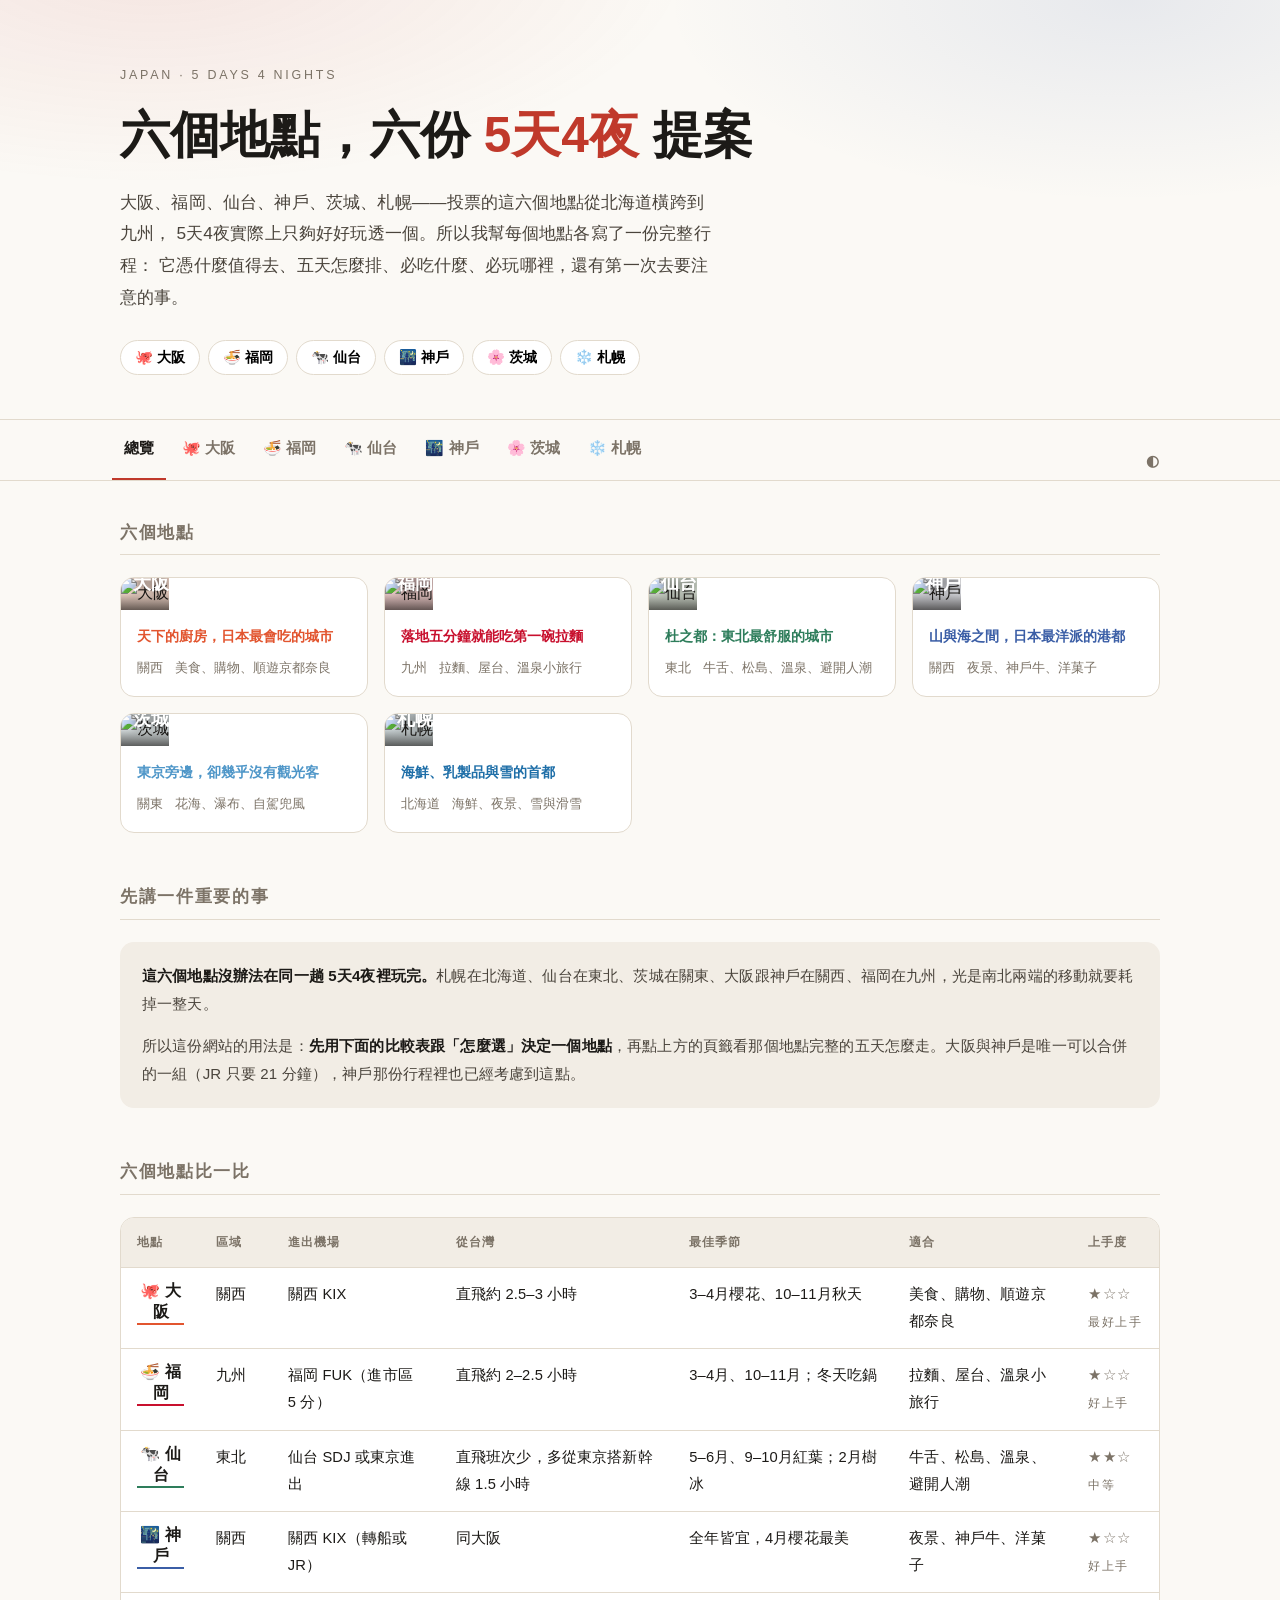
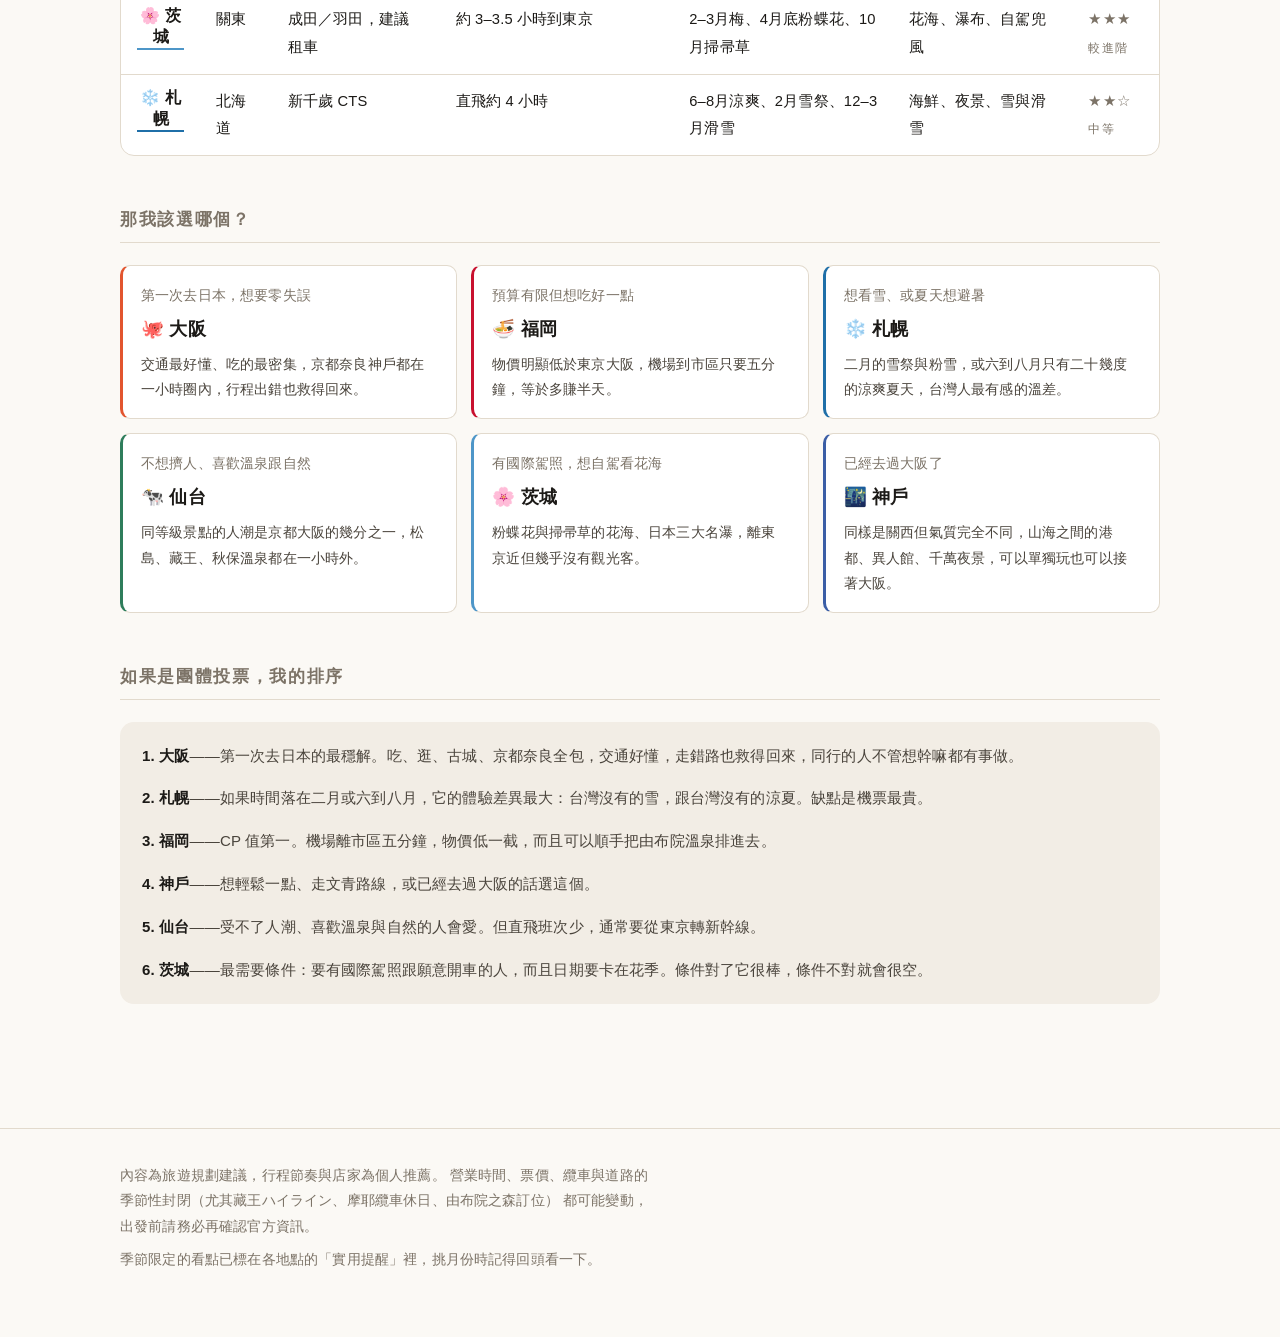
==== index.html @ 532aaed5 "Update site: photos, first-timer/deep plays, drinks & souvenirs Co-Authored-By: Claude Opus 4.8 (1M " ====
<!DOCTYPE html>
<html lang="zh-Hant">
<head>
<meta charset="UTF-8" />
<meta name="viewport" content="width=device-width, initial-scale=1.0" />
<title>日本六選一 · 5天4夜行程提案</title>
<meta name="description" content="大阪、福岡、仙台、神戶、茨城、札幌——六個地點的特色、必吃、必玩，各附一份 5 天 4 夜行程。" />
<link rel="icon" href="data:image/svg+xml,%3Csvg xmlns='http://www.w3.org/2000/svg' viewBox='0 0 100 100'%3E%3Ccircle cx='50' cy='50' r='46' fill='%23FBF9F5'/%3E%3Ccircle cx='50' cy='50' r='26' fill='%23C0392B'/%3E%3C/svg%3E" />
<link rel="stylesheet" href="assets/style.css" />
</head>
<body>

<header class="hero">
  <div class="wrap">
    <div class="kicker">JAPAN · 5 DAYS 4 NIGHTS</div>
    <h1>六個地點，六份 <span class="sun">5天4夜</span> 提案</h1>
    <p class="lede">
      大阪、福岡、仙台、神戶、茨城、札幌——投票的這六個地點從北海道橫跨到九州，
      5天4夜實際上只夠好好玩透一個。所以我幫每個地點各寫了一份完整行程：
      它憑什麼值得去、五天怎麼排、必吃什麼、必玩哪裡，還有第一次去要注意的事。
    </p>
    <div class="hero-pills" id="heroPills"></div>
  </div>
</header>

<nav class="nav" aria-label="地點導覽">
  <div class="nav-inner" id="tabs" role="tablist"></div>
</nav>

<main class="wrap" id="panels"></main>

<footer>
  <div class="wrap">
    <p>
      內容為旅遊規劃建議，行程節奏與店家為個人推薦。
      營業時間、票價、纜車與道路的季節性封閉（尤其藏王ハイライン、摩耶纜車休日、由布院之森訂位）
      都可能變動，出發前請務必再確認官方資訊。
    </p>
    <p>季節限定的看點已標在各地點的「實用提醒」裡，挑月份時記得回頭看一下。</p>
  </div>
</footer>

<button class="to-top" id="toTop" aria-label="回到頂端">↑</button>

<script src="assets/data.js"></script>
<script src="assets/credits.js"></script>
<script src="assets/extra.js"></script>
<script>
(function () {
  'use strict';

  var esc = function (s) {
    return String(s).replace(/[&<>"']/g, function (c) {
      return { '&': '&amp;', '<': '&lt;', '>': '&gt;', '"': '&quot;', "'": '&#39;' }[c];
    });
  };

  /* ── 照片：用 Wikimedia Special:FilePath 組出公開連結 ── */
  var CREDIT_INDEX = {};
  (typeof CREDITS !== 'undefined' ? CREDITS : []).forEach(function (c) {
    CREDIT_INDEX[c.dest + '/' + c.slug] = c;
  });

  function creditBySlug(dest, slug) {
    return CREDIT_INDEX[dest + '/' + slug] || null;
  }

  // 從 credits.js 的 source（File: 頁）轉成可直接 <img> 的縮圖網址
  function imgUrl(dest, slug, width) {
    var c = creditBySlug(dest, slug);
    if (!c || !c.source) return '';
    var file = c.source.replace('https://commons.wikimedia.org/wiki/File:', '');
    return 'https://commons.wikimedia.org/wiki/Special:FilePath/' + file + '?width=' + (width || 1200);
  }

  function extraOf(id) {
    return (typeof EXTRA !== 'undefined' && EXTRA[id]) ? EXTRA[id] : {};
  }

  function findBy(key, val) {
    for (var i = 0; i < DESTINATIONS.length; i++) {
      if (DESTINATIONS[i][key] === val) return DESTINATIONS[i];
    }
    return null;
  }

  var accentOf = function (id) {
    var d = findBy('id', id);
    return d ? d.accent : '#C0392B';
  };

  var emojiOf = function (id) {
    var d = findBy('id', id);
    return d ? d.emoji : '📍';
  };

  var idOfName = function (name) {
    var d = findBy('name', name);
    return d ? d.id : '';
  };

  /* ── 總覽面板 ─────────────────────────────────────── */
  function overviewPanel() {
    var rows = OVERVIEW.map(function (o) {
      return '<tr style="--row-accent:' + accentOf(o.id) + '">'
        + '<td><button class="dest-link" data-goto="' + o.id + '">'
        + emojiOf(o.id) + ' ' + esc(o.name) + '</button></td>'
        + '<td>' + esc(o.region) + '</td>'
        + '<td>' + esc(o.airport) + '</td>'
        + '<td>' + esc(o.flight) + '</td>'
        + '<td>' + esc(o.season) + '</td>'
        + '<td>' + esc(o.good) + '</td>'
        + '<td class="stars">'
        + new Array(o.level + 1).join('★') + new Array(4 - o.level).join('☆')
        + '<br><span style="font-size:.78rem">' + esc(o.levelText) + '</span></td>'
        + '</tr>';
    }).join('');

    var picks = PICK_GUIDE.map(function (p) {
      return '<div class="pick" style="border-left-color:' + accentOf(idOfName(p.a)) + '">'
        + '<div class="q">' + esc(p.q) + '</div>'
        + '<div class="a">' + emojiOf(idOfName(p.a)) + ' ' + esc(p.a) + '</div>'
        + '<p class="why">' + esc(p.why) + '</p>'
        + '</div>';
    }).join('');

    var cards = DESTINATIONS.map(function (d) {
      var x = extraOf(d.id);
      var url = x.hero ? imgUrl(d.id, x.hero, 700) : '';
      var thumb = url
        ? '<img src="' + url + '" alt="' + esc(d.name) + '" loading="lazy" />'
        : '';
      var ov = null;
      for (var oi = 0; oi < OVERVIEW.length; oi++) {
        if (OVERVIEW[oi].id === d.id) { ov = OVERVIEW[oi]; break; }
      }
      var meta = ov
        ? '<div class="mt"><span>' + esc(ov.region) + '</span><span>' + esc(ov.good) + '</span></div>'
        : '';
      return '<button class="dest-card" data-goto="' + d.id + '" style="--dest:' + d.accent + '">'
        + '<div class="thumb">' + thumb
        + '<span class="badge">' + d.emoji + ' ' + esc(d.name) + '</span></div>'
        + '<div class="body">'
        + '<div class="tl">' + esc(d.tagline) + '</div>'
        + meta
        + '</div></button>';
    }).join('');

    return '<section class="panel" id="panel-overview" role="tabpanel">'

      + '<div class="section">'
      + '<h2>六個地點</h2>'
      + '<div class="dest-cards">' + cards + '</div>'
      + '</div>'

      + '<div class="section">'
      + '<h2>先講一件重要的事</h2>'
      + '<div class="note">'
      + '<p><strong>這六個地點沒辦法在同一趟 5天4夜裡玩完。</strong>'
      + '札幌在北海道、仙台在東北、茨城在關東、大阪跟神戶在關西、福岡在九州，'
      + '光是南北兩端的移動就要耗掉一整天。</p>'
      + '<p>所以這份網站的用法是：<strong>先用下面的比較表跟「怎麼選」決定一個地點</strong>，'
      + '再點上方的頁籤看那個地點完整的五天怎麼走。'
      + '大阪與神戶是唯一可以合併的一組（JR 只要 21 分鐘），神戶那份行程裡也已經考慮到這點。</p>'
      + '</div>'
      + '</div>'

      + '<div class="section">'
      + '<h2>六個地點比一比</h2>'
      + '<div class="table-scroll"><table>'
      + '<thead><tr>'
      + '<th>地點</th><th>區域</th><th>進出機場</th><th>從台灣</th>'
      + '<th>最佳季節</th><th>適合</th><th>上手度</th>'
      + '</tr></thead><tbody>' + rows + '</tbody>'
      + '</table></div>'
      + '</div>'

      + '<div class="section">'
      + '<h2>那我該選哪個？</h2>'
      + '<div class="grid c2">' + picks + '</div>'
      + '</div>'

      + '<div class="section">'
      + '<h2>如果是團體投票，我的排序</h2>'
      + '<div class="note">'
      + '<p><strong>1. 大阪</strong>——第一次去日本的最穩解。吃、逛、古城、京都奈良全包，'
      + '交通好懂，走錯路也救得回來，同行的人不管想幹嘛都有事做。</p>'
      + '<p><strong>2. 札幌</strong>——如果時間落在二月或六到八月，它的體驗差異最大：'
      + '台灣沒有的雪，跟台灣沒有的涼夏。缺點是機票最貴。</p>'
      + '<p><strong>3. 福岡</strong>——CP 值第一。機場離市區五分鐘，物價低一截，'
      + '而且可以順手把由布院溫泉排進去。</p>'
      + '<p><strong>4. 神戶</strong>——想輕鬆一點、走文青路線，或已經去過大阪的話選這個。</p>'
      + '<p><strong>5. 仙台</strong>——受不了人潮、喜歡溫泉與自然的人會愛。'
      + '但直飛班次少，通常要從東京轉新幹線。</p>'
      + '<p><strong>6. 茨城</strong>——最需要條件：要有國際駕照跟願意開車的人，'
      + '而且日期要卡在花季。條件對了它很棒，條件不對就會很空。</p>'
      + '</div>'
      + '</div>'

      + '</section>';
  }

  /* ── 地點面板 ─────────────────────────────────────── */
  function destPanel(d) {
    var facts = Object.keys(d.facts).map(function (k) {
      return '<div class="row"><dt>' + esc(k) + '</dt><dd>' + esc(d.facts[k]) + '</dd></div>';
    }).join('');

    var why = d.why.map(function (w) {
      return '<div class="why-card">'
        + '<div class="ic">' + w.icon + '</div>'
        + '<h3>' + esc(w.title) + '</h3>'
        + '<p>' + esc(w.text) + '</p>'
        + '</div>';
    }).join('');

    var days = d.itinerary.map(function (day) {
      var blocks = day.blocks.map(function (b) {
        return '<div class="blk">'
          + '<div class="when">' + esc(b.when) + '</div>'
          + '<div class="what">' + esc(b.text) + '</div>'
          + '</div>';
      }).join('');

      var foot = '';
      if (day.stay || day.tip) {
        foot += '<div class="day-foot">';
        if (day.stay) {
          foot += '<div class="meta"><span class="lbl">住宿</span><span>' + esc(day.stay) + '</span></div>';
        }
        if (day.tip) {
          foot += '<div class="meta tip"><span class="lbl">小提醒</span><span>' + esc(day.tip) + '</span></div>';
        }
        foot += '</div>';
      }

      return '<article class="day">'
        + '<div class="day-head">'
        + '<span class="day-num">DAY ' + day.day + '</span>'
        + '<h3>' + esc(day.title) + '</h3>'
        + '</div>'
        + '<div class="day-body">' + blocks + foot + '</div>'
        + '</article>';
    }).join('');

    var eats = d.eats.map(function (e) {
      return '<div class="eat">'
        + '<div class="top"><span class="nm">' + esc(e.name) + '</span>'
        + '<span class="jp">' + esc(e.jp) + '</span></div>'
        + '<p>' + esc(e.text) + '</p>'
        + '<div class="where">' + esc(e.where) + '</div>'
        + '</div>';
    }).join('');

    var x = extraOf(d.id);
    var playImg = x.playImg || {};
    var usedSlugs = {};

    var plays = d.plays.map(function (p) {
      var slug = playImg[p.name];
      var ph;
      if (slug) {
        usedSlugs[slug] = true;
        ph = '<div class="ph"><img src="' + imgUrl(d.id, slug, 640)
          + '" alt="' + esc(p.name) + '" loading="lazy" /></div>';
      } else {
        ph = '<div class="ph no-img">' + d.emoji + '</div>';
      }
      return '<figure class="play-card">' + ph
        + '<figcaption><div class="nm">' + esc(p.name) + '</div>'
        + '<p class="ds">' + esc(p.text) + '</p></figcaption></figure>';
    }).join('');

    /* 怎麼玩：第一次 vs 深度 */
    var howto = '';
    if (x.howto) {
      var col = function (title, items) {
        var lis = (items || []).map(function (i) {
          return '<li><span><strong>' + esc(i.t) + '</strong>' + esc(i.d) + '</span></li>';
        }).join('');
        return '<ul>' + lis + '</ul>';
      };
      howto = '<div class="grid c2">'
        + '<div class="howto-col first"><h3>🧭 第一次來，這樣玩不會錯</h3>'
        + col('first', x.howto.first) + '</div>'
        + '<div class="howto-col deep"><h3>🔍 想玩深一點，像在地人</h3>'
        + col('deep', x.howto.deep) + '</div>'
        + '</div>';
    }

    /* 喝（沿用必吃卡片樣式） */
    var drinks = (x.drinks || []).map(function (e) {
      return '<div class="eat">'
        + '<div class="top"><span class="nm">' + esc(e.name) + '</span>'
        + '<span class="jp">' + esc(e.jp) + '</span></div>'
        + '<p>' + esc(e.text) + '</p>'
        + '<div class="where">' + esc(e.where) + '</div>'
        + '</div>';
    }).join('');

    /* 伴手禮 */
    var souvenirs = (x.souvenirs || []).map(function (e) {
      return '<div class="eat">'
        + '<div class="top"><span class="nm">' + esc(e.name) + '</span>'
        + '<span class="jp">' + esc(e.jp) + '</span></div>'
        + '<p>' + esc(e.text) + '</p>'
        + '<div class="where">' + esc(e.where) + '</div>'
        + '</div>';
    }).join('');

    var tips = d.tips.map(function (t) {
      return '<li><span>' + esc(t) + '</span></li>';
    }).join('');

    /* 照片版權（本頁用到的圖） */
    if (x.hero) usedSlugs[x.hero] = true;
    var creditItems = Object.keys(usedSlugs).map(function (slug) {
      return creditBySlug(d.id, slug);
    }).filter(Boolean).map(function (c) {
      return '<li>' + esc(c.title) + ' — ' + esc(c.artist)
        + '（' + esc(c.license) + '）· '
        + '<a href="' + esc(c.source) + '" target="_blank" rel="noopener">來源</a></li>';
    }).join('');
    var credits = creditItems
      ? '<details class="credits"><summary>照片版權與授權（Wikimedia Commons）</summary><ul>'
        + creditItems + '</ul></details>'
      : '';

    var heroUrl = x.hero ? imgUrl(d.id, x.hero, 1600) : '';
    var hero = heroUrl
      ? '<div class="dest-hero">'
        + '<img src="' + heroUrl + '" alt="' + esc(d.name) + '" />'
        + '<div class="scrim"></div>'
        + '<div class="big-emoji">' + d.emoji + '</div>'
        + '<div class="cap">'
        + '<div class="romaji">' + esc(d.romaji) + '</div>'
        + '<h2>' + esc(d.name) + '</h2>'
        + '<div class="tagline">' + esc(d.tagline) + '</div>'
        + '</div></div>'
      : '';

    return '<section class="panel" id="panel-' + d.id + '" role="tabpanel" style="--dest:' + d.accent + '">'

      + hero
      + '<div class="dest-head">'
      + '<p class="intro">' + esc(d.intro) + '</p>'
      + '</div>'

      + '<dl class="facts">' + facts + '</dl>'

      + '<div class="section"><h2>為什麼值得去</h2>'
      + '<div class="grid c2">' + why + '</div></div>'

      + (howto ? '<div class="section"><h2>怎麼玩：第一次 vs 深度</h2>' + howto + '</div>' : '')

      + '<div class="section"><h2>5天4夜怎麼走</h2>'
      + '<div class="days">' + days + '</div></div>'

      + '<div class="section"><h2>必吃</h2>'
      + '<div class="grid c2">' + eats + '</div></div>'

      + (drinks ? '<div class="section"><h2>喝什麼</h2>'
        + '<div class="grid c2">' + drinks + '</div></div>' : '')

      + '<div class="section"><h2>必玩景點</h2>'
      + '<div class="play-grid">' + plays + '</div></div>'

      + (souvenirs ? '<div class="section"><h2>伴手禮怎麼買</h2>'
        + '<div class="grid c2">' + souvenirs + '</div></div>' : '')

      + '<div class="section"><h2>實用提醒</h2>'
      + '<ul class="tips">' + tips + '</ul>'
      + credits + '</div>'

      + '</section>';
  }

  /* ── 組裝 ─────────────────────────────────────────── */
  var tabsEl = document.getElementById('tabs');
  var panelsEl = document.getElementById('panels');
  var heroEl = document.getElementById('heroPills');

  var tabDefs = [{ id: 'overview', label: '總覽', accent: '#C0392B' }].concat(
    DESTINATIONS.map(function (d) {
      return { id: d.id, label: d.emoji + ' ' + d.name, accent: d.accent };
    })
  );

  tabsEl.innerHTML = tabDefs.map(function (t) {
    return '<button role="tab" data-tab="' + t.id + '" aria-selected="false"'
      + ' style="--tab-accent:' + t.accent + '">' + t.label + '</button>';
  }).join('') + '<button class="theme-toggle" id="themeToggle" aria-label="切換深淺色">◐</button>';

  panelsEl.innerHTML = overviewPanel() + DESTINATIONS.map(destPanel).join('');

  heroEl.innerHTML = DESTINATIONS.map(function (d) {
    return '<button class="hero-pill" data-goto="' + d.id + '">'
      + d.emoji + ' ' + esc(d.name) + '</button>';
  }).join('');

  function show(id, push) {
    var panel = document.getElementById('panel-' + id);
    if (!panel) { id = 'overview'; panel = document.getElementById('panel-overview'); }

    Array.prototype.forEach.call(document.querySelectorAll('.panel'), function (p) {
      p.classList.toggle('is-active', p === panel);
    });
    Array.prototype.forEach.call(tabsEl.querySelectorAll('[data-tab]'), function (b) {
      var on = b.getAttribute('data-tab') === id;
      b.setAttribute('aria-selected', on ? 'true' : 'false');
      if (on) b.scrollIntoView({ block: 'nearest', inline: 'center' });
    });

    if (push && location.hash.slice(1) !== id) {
      history.pushState(null, '', '#' + id);
    }
    window.scrollTo({ top: 0 });
  }

  document.addEventListener('click', function (e) {
    var tab = e.target.closest('[data-tab]');
    if (tab) { show(tab.getAttribute('data-tab'), true); return; }

    var go = e.target.closest('[data-goto]');
    if (go) { show(go.getAttribute('data-goto'), true); return; }
  });

  window.addEventListener('hashchange', function () {
    show(location.hash.slice(1) || 'overview', false);
  });

  /* 深淺色切換 */
  var toggle = document.getElementById('themeToggle');
  var stored = null;
  try { stored = localStorage.getItem('theme'); } catch (err) { /* 隱私模式下忽略 */ }
  if (stored) document.documentElement.setAttribute('data-theme', stored);

  toggle.addEventListener('click', function () {
    var cur = document.documentElement.getAttribute('data-theme');
    if (!cur) {
      cur = window.matchMedia('(prefers-color-scheme: dark)').matches ? 'dark' : 'light';
    }
    var next = cur === 'dark' ? 'light' : 'dark';
    document.documentElement.setAttribute('data-theme', next);
    try { localStorage.setItem('theme', next); } catch (err) { /* 忽略 */ }
  });

  /* 回到頂端 */
  var toTop = document.getElementById('toTop');
  window.addEventListener('scroll', function () {
    toTop.classList.toggle('show', window.scrollY > 700);
  }, { passive: true });
  toTop.addEventListener('click', function () {
    window.scrollTo({ top: 0, behavior: 'smooth' });
  });

  show(location.hash.slice(1) || 'overview', false);
})();
</script>
</body>
</html>
---- assets/style.css ----
/* ── 基礎 ───────────────────────────────────────────── */
:root {
  --paper: #FBF9F5;
  --paper-2: #FFFFFF;
  --paper-3: #F2EDE5;
  --ink: #1C1A17;
  --ink-2: #4A443C;
  --ink-3: #7C7367;
  --line: #E2DACD;
  --accent: #C0392B;
  --shadow: 0 1px 2px rgba(28, 26, 23, .04), 0 8px 24px rgba(28, 26, 23, .06);
  --radius: 14px;
  --max: 1080px;
  color-scheme: light dark;
}

@media (prefers-color-scheme: dark) {
  :root {
    --paper: #14120F;
    --paper-2: #1E1B17;
    --paper-3: #262219;
    --ink: #F2EEE7;
    --ink-2: #C4BCAF;
    --ink-3: #8E8578;
    --line: #322C24;
    --shadow: 0 1px 2px rgba(0, 0, 0, .3), 0 8px 24px rgba(0, 0, 0, .35);
  }
}

:root[data-theme="dark"] {
  --paper: #14120F;
  --paper-2: #1E1B17;
  --paper-3: #262219;
  --ink: #F2EEE7;
  --ink-2: #C4BCAF;
  --ink-3: #8E8578;
  --line: #322C24;
  --shadow: 0 1px 2px rgba(0, 0, 0, .3), 0 8px 24px rgba(0, 0, 0, .35);
}

:root[data-theme="light"] {
  --paper: #FBF9F5;
  --paper-2: #FFFFFF;
  --paper-3: #F2EDE5;
  --ink: #1C1A17;
  --ink-2: #4A443C;
  --ink-3: #7C7367;
  --line: #E2DACD;
  --shadow: 0 1px 2px rgba(28, 26, 23, .04), 0 8px 24px rgba(28, 26, 23, .06);
}

* { box-sizing: border-box; }

body {
  margin: 0;
  background: var(--paper);
  color: var(--ink);
  font-family: "Helvetica Neue", "Segoe UI", Arial,
    "PingFang TC", "Hiragino Sans CNS", "Noto Sans TC", "Microsoft JhengHei", sans-serif;
  font-size: 16px;
  line-height: 1.85;
  -webkit-text-size-adjust: 100%;
  letter-spacing: .01em;
}

h1, h2, h3, h4 { line-height: 1.4; margin: 0; font-weight: 700; letter-spacing: 0; }
p { margin: 0 0 1em; }
a { color: inherit; }

.wrap { max-width: var(--max); margin: 0 auto; padding: 0 20px; }

/* ── Hero ───────────────────────────────────────────── */
.hero {
  position: relative;
  padding: 64px 0 44px;
  overflow: hidden;
  border-bottom: 1px solid var(--line);
  background:
    radial-gradient(ellipse 70% 90% at 12% -10%, rgba(192, 57, 43, .10), transparent 60%),
    radial-gradient(ellipse 60% 80% at 88% 0%, rgba(59, 94, 166, .10), transparent 60%);
}

.hero .kicker {
  font-size: .78rem;
  letter-spacing: .22em;
  color: var(--ink-3);
  text-transform: uppercase;
  margin-bottom: 14px;
}

.hero h1 {
  font-size: clamp(1.9rem, 6vw, 3.1rem);
  margin-bottom: 16px;
}

.hero h1 .sun { color: var(--accent); }

.hero .lede {
  max-width: 62ch;
  color: var(--ink-2);
  font-size: clamp(.98rem, 2.4vw, 1.08rem);
  margin-bottom: 26px;
}

.hero-pills { display: flex; flex-wrap: wrap; gap: 8px; }

.hero-pill {
  display: inline-flex;
  align-items: center;
  gap: 6px;
  padding: 7px 14px;
  border-radius: 999px;
  background: var(--paper-2);
  border: 1px solid var(--line);
  font-size: .9rem;
  font-weight: 600;
  cursor: pointer;
  transition: transform .15s, box-shadow .15s;
}
.hero-pill:hover { transform: translateY(-2px); box-shadow: var(--shadow); }

/* ── 導覽 ───────────────────────────────────────────── */
.nav {
  position: sticky;
  top: 0;
  z-index: 50;
  background: color-mix(in srgb, var(--paper) 88%, transparent);
  backdrop-filter: blur(12px);
  border-bottom: 1px solid var(--line);
}

.nav-inner {
  max-width: var(--max);
  margin: 0 auto;
  display: flex;
  align-items: center;
  gap: 4px;
  padding: 0 12px;
  overflow-x: auto;
  scrollbar-width: none;
}
.nav-inner::-webkit-scrollbar { display: none; }

.nav button {
  flex: 0 0 auto;
  appearance: none;
  border: 0;
  background: none;
  font: inherit;
  font-weight: 600;
  font-size: .93rem;
  color: var(--ink-3);
  padding: 15px 12px;
  cursor: pointer;
  border-bottom: 2px solid transparent;
  white-space: nowrap;
  transition: color .15s;
}
.nav button:hover { color: var(--ink); }
.nav button[aria-selected="true"] {
  color: var(--ink);
  border-bottom-color: var(--tab-accent, var(--accent));
}

.theme-toggle {
  margin-left: auto;
  flex: 0 0 auto;
  appearance: none;
  border: 1px solid var(--line);
  background: var(--paper-2);
  color: var(--ink-2);
  border-radius: 999px;
  width: 34px; height: 34px;
  font-size: .95rem;
  cursor: pointer;
}

/* ── 版面通用 ───────────────────────────────────────── */
.panel { display: none; padding: 40px 0 72px; }
.panel.is-active { display: block; animation: fade .3s ease; }
@keyframes fade { from { opacity: 0; transform: translateY(6px); } to { opacity: 1; transform: none; } }

.section { margin-bottom: 52px; }

.section > h2 {
  font-size: 1.05rem;
  letter-spacing: .1em;
  color: var(--ink-3);
  text-transform: uppercase;
  padding-bottom: 10px;
  margin-bottom: 22px;
  border-bottom: 1px solid var(--line);
}

.card {
  background: var(--paper-2);
  border: 1px solid var(--line);
  border-radius: var(--radius);
  padding: 20px 22px;
}

.grid { display: grid; gap: 14px; }
.grid.c2 { grid-template-columns: repeat(auto-fit, minmax(280px, 1fr)); }
.grid.c3 { grid-template-columns: repeat(auto-fit, minmax(230px, 1fr)); }

/* ── 總覽：比較表 ───────────────────────────────────── */
.table-scroll { overflow-x: auto; border: 1px solid var(--line); border-radius: var(--radius); background: var(--paper-2); }

table { border-collapse: collapse; width: 100%; min-width: 720px; font-size: .92rem; }
th, td { text-align: left; padding: 13px 16px; border-bottom: 1px solid var(--line); vertical-align: top; }
thead th {
  background: var(--paper-3);
  font-size: .78rem;
  letter-spacing: .08em;
  color: var(--ink-3);
  text-transform: uppercase;
  white-space: nowrap;
}
tbody tr:last-child td { border-bottom: 0; }
tbody tr:hover { background: var(--paper-3); }

.dest-link {
  font-weight: 700;
  font-size: 1rem;
  cursor: pointer;
  border: 0; background: none; font-family: inherit;
  padding: 0;
  color: var(--ink);
  border-bottom: 2px solid var(--row-accent, var(--accent));
}

.stars { color: var(--ink-3); letter-spacing: .12em; white-space: nowrap; }

/* ── 總覽：怎麼選 ───────────────────────────────────── */
.pick {
  background: var(--paper-2);
  border: 1px solid var(--line);
  border-left: 3px solid var(--accent);
  border-radius: 10px;
  padding: 16px 18px;
}
.pick .q { font-size: .88rem; color: var(--ink-3); margin-bottom: 4px; }
.pick .a { font-size: 1.15rem; font-weight: 700; margin-bottom: 6px; }
.pick .why { font-size: .9rem; color: var(--ink-2); line-height: 1.75; margin: 0; }

.note {
  background: var(--paper-3);
  border-radius: var(--radius);
  padding: 20px 22px;
  font-size: .94rem;
  color: var(--ink-2);
}
.note strong { color: var(--ink); }
.note p:last-child { margin-bottom: 0; }

/* ── 地點主視覺（照片橫幅）─────────────────────────── */
.dest-hero {
  position: relative;
  border-radius: 18px;
  overflow: hidden;
  margin-bottom: 22px;
  border: 1px solid var(--line);
  background: color-mix(in srgb, var(--dest) 14%, var(--paper-2));
  aspect-ratio: 16 / 7;
}
.dest-hero img {
  position: absolute;
  inset: 0;
  width: 100%; height: 100%;
  object-fit: cover;
  display: block;
}
.dest-hero .scrim {
  position: absolute;
  inset: 0;
  background: linear-gradient(
    to top,
    rgba(10, 8, 6, .82) 0%,
    rgba(10, 8, 6, .30) 42%,
    rgba(10, 8, 6, .05) 70%,
    transparent 100%);
}
.dest-hero .cap {
  position: absolute;
  left: clamp(18px, 4vw, 34px);
  right: clamp(18px, 4vw, 34px);
  bottom: clamp(16px, 3.5vw, 30px);
  color: #fff;
}
.dest-hero .big-emoji {
  position: absolute;
  right: clamp(14px, 3vw, 26px);
  top: clamp(12px, 3vw, 22px);
  font-size: clamp(2.4rem, 8vw, 4.2rem);
  line-height: 1;
  filter: drop-shadow(0 2px 8px rgba(0,0,0,.4));
}
.dest-hero .romaji {
  font-size: .74rem;
  letter-spacing: .28em;
  color: color-mix(in srgb, var(--dest) 60%, #fff);
  font-weight: 800;
  margin-bottom: 6px;
  text-shadow: 0 1px 6px rgba(0,0,0,.5);
}
.dest-hero h2 {
  font-size: clamp(1.9rem, 6vw, 2.9rem);
  margin-bottom: 6px;
  color: #fff;
  text-shadow: 0 2px 12px rgba(0,0,0,.55);
}
.dest-hero .tagline {
  color: #fff;
  font-weight: 600;
  font-size: clamp(.92rem, 2.6vw, 1.06rem);
  text-shadow: 0 1px 8px rgba(0,0,0,.6);
}

.dest-head { margin-bottom: 40px; }
.dest-head .intro { max-width: 62ch; color: var(--ink-2); margin: 0; font-size: 1.02rem; }

.facts { display: grid; gap: 0; margin-bottom: 44px; border-top: 1px solid var(--line); }
.facts .row {
  display: grid;
  grid-template-columns: 108px 1fr;
  gap: 14px;
  padding: 12px 2px;
  border-bottom: 1px solid var(--line);
  font-size: .93rem;
}
.facts .row dt { color: var(--ink-3); font-weight: 600; margin: 0; }
.facts .row dd { margin: 0; color: var(--ink-2); }

/* ── 為什麼值得去 ───────────────────────────────────── */
.why-card { background: var(--paper-2); border: 1px solid var(--line); border-radius: var(--radius); padding: 20px; }
.why-card .ic { font-size: 1.7rem; line-height: 1; margin-bottom: 12px; }
.why-card h3 { font-size: 1.02rem; margin-bottom: 8px; }
.why-card p { font-size: .91rem; color: var(--ink-2); margin: 0; line-height: 1.8; }

/* ── 行程時間軸 ─────────────────────────────────────── */
.days { display: grid; gap: 16px; }

.day {
  background: var(--paper-2);
  border: 1px solid var(--line);
  border-radius: var(--radius);
  overflow: hidden;
}

.day-head {
  display: flex;
  align-items: baseline;
  gap: 14px;
  padding: 16px 22px;
  background: linear-gradient(90deg, color-mix(in srgb, var(--dest) 11%, var(--paper-2)), var(--paper-2));
  border-bottom: 1px solid var(--line);
}
.day-num {
  flex: 0 0 auto;
  font-size: .72rem;
  font-weight: 800;
  letter-spacing: .14em;
  color: var(--dest);
}
.day-head h3 { font-size: 1.05rem; }

.day-body { padding: 6px 22px 18px; }

.blk {
  display: grid;
  grid-template-columns: 62px 1fr;
  gap: 16px;
  padding: 13px 0;
  border-bottom: 1px dashed var(--line);
}
.blk:last-of-type { border-bottom: 0; }
.blk .when {
  font-size: .8rem;
  font-weight: 700;
  color: var(--dest);
  padding-top: .28em;
  white-space: nowrap;
}
.blk .what { font-size: .93rem; color: var(--ink-2); line-height: 1.8; }

.day-foot { display: grid; gap: 8px; padding: 14px 0 4px; margin-top: 6px; border-top: 1px solid var(--line); }
.meta { font-size: .87rem; color: var(--ink-2); display: flex; gap: 8px; }
.meta .lbl {
  flex: 0 0 auto;
  font-size: .72rem;
  font-weight: 700;
  letter-spacing: .06em;
  padding: 1px 8px;
  border-radius: 999px;
  background: var(--paper-3);
  color: var(--ink-3);
  height: fit-content;
  margin-top: .28em;
  white-space: nowrap;
}
.meta.tip .lbl { background: color-mix(in srgb, var(--dest) 18%, var(--paper-3)); color: var(--dest); }

/* ── 必吃 ───────────────────────────────────────────── */
.eat {
  background: var(--paper-2);
  border: 1px solid var(--line);
  border-radius: var(--radius);
  padding: 17px 19px;
}
.eat .top { display: flex; align-items: baseline; gap: 9px; flex-wrap: wrap; margin-bottom: 8px; }
.eat .nm { font-weight: 700; font-size: 1rem; }
.eat .jp { font-size: .78rem; color: var(--ink-3); }
.eat p { font-size: .89rem; color: var(--ink-2); margin: 0 0 9px; line-height: 1.75; }
.eat .where { font-size: .82rem; color: var(--dest); font-weight: 600; }
.eat .where::before { content: "📍 "; }

/* ── 必玩 ───────────────────────────────────────────── */
.plays { display: grid; gap: 0; border-top: 1px solid var(--line); }
.play {
  display: grid;
  grid-template-columns: minmax(150px, 210px) 1fr;
  gap: 18px;
  padding: 14px 4px;
  border-bottom: 1px solid var(--line);
}
.play .nm { font-weight: 700; font-size: .95rem; }
.play .ds { font-size: .89rem; color: var(--ink-2); margin: 0; }

/* ── 實用提醒 ───────────────────────────────────────── */
.tips { list-style: none; padding: 0; margin: 0; display: grid; gap: 11px; }
.tips li {
  display: grid;
  grid-template-columns: 22px 1fr;
  gap: 10px;
  font-size: .92rem;
  color: var(--ink-2);
  background: var(--paper-2);
  border: 1px solid var(--line);
  border-radius: 10px;
  padding: 13px 16px;
}
.tips li::before { content: "✓"; color: var(--dest); font-weight: 800; }

/* ── 總覽：六地視覺卡片 ─────────────────────────────── */
.dest-cards { display: grid; gap: 16px; grid-template-columns: repeat(auto-fill, minmax(240px, 1fr)); }
.dest-card {
  --dest: var(--accent);
  text-align: left;
  border: 1px solid var(--line);
  border-radius: var(--radius);
  overflow: hidden;
  background: var(--paper-2);
  cursor: pointer;
  padding: 0;
  font: inherit;
  color: inherit;
  display: flex;
  flex-direction: column;
  transition: transform .15s, box-shadow .15s;
}
.dest-card:hover { transform: translateY(-3px); box-shadow: var(--shadow); }
.dest-card .thumb {
  position: relative;
  aspect-ratio: 3 / 2;
  background: color-mix(in srgb, var(--dest) 16%, var(--paper-3));
  overflow: hidden;
}
.dest-card .thumb img { width: 100%; height: 100%; object-fit: cover; display: block; }
.dest-card .thumb .badge {
  position: absolute;
  left: 12px; bottom: 10px;
  color: #fff;
  font-weight: 800;
  font-size: 1.15rem;
  text-shadow: 0 1px 8px rgba(0,0,0,.7);
}
.dest-card .thumb::after {
  content: "";
  position: absolute; inset: 0;
  background: linear-gradient(to top, rgba(10,8,6,.6), transparent 55%);
}
.dest-card .body { padding: 13px 16px 16px; display: flex; flex-direction: column; gap: 6px; }
.dest-card .tl { color: var(--dest); font-weight: 600; font-size: .9rem; }
.dest-card .mt { font-size: .82rem; color: var(--ink-3); display: flex; flex-wrap: wrap; gap: 4px 12px; }

/* ── 怎麼玩：第一次 vs 深度 ─────────────────────────── */
.howto-col {
  background: var(--paper-2);
  border: 1px solid var(--line);
  border-radius: var(--radius);
  padding: 20px 22px;
}
.howto-col.deep { background: var(--paper-3); }
.howto-col h3 {
  font-size: 1.02rem;
  margin-bottom: 14px;
  padding-bottom: 12px;
  border-bottom: 1px solid var(--line);
  display: flex; align-items: center; gap: 8px;
}
.howto-col ul { list-style: none; margin: 0; padding: 0; display: grid; gap: 14px; }
.howto-col li { display: grid; grid-template-columns: auto 1fr; gap: 10px; align-items: start; }
.howto-col li::before {
  content: "";
  width: 8px; height: 8px; border-radius: 50%;
  background: var(--dest);
  margin-top: .55em;
}
.howto-col.deep li::before { background: var(--ink-3); }
.howto-col li strong { display: block; font-size: .95rem; margin-bottom: 2px; }
.howto-col li span { font-size: .88rem; color: var(--ink-2); line-height: 1.7; }

/* ── 必玩景點：照片藝廊 ─────────────────────────────── */
.play-grid { display: grid; gap: 16px; grid-template-columns: repeat(auto-fill, minmax(238px, 1fr)); }
.play-card {
  margin: 0;
  border: 1px solid var(--line);
  border-radius: var(--radius);
  overflow: hidden;
  background: var(--paper-2);
  display: flex;
  flex-direction: column;
}
.play-card .ph {
  position: relative;
  aspect-ratio: 4 / 3;
  background: color-mix(in srgb, var(--dest) 14%, var(--paper-3));
  overflow: hidden;
}
.play-card .ph img {
  width: 100%; height: 100%;
  object-fit: cover;
  display: block;
  transition: transform .4s ease;
}
.play-card:hover .ph img { transform: scale(1.05); }
.play-card .ph.no-img {
  display: flex; align-items: center; justify-content: center;
  font-size: 2.6rem; opacity: .5;
}
.play-card figcaption { padding: 13px 16px 16px; }
.play-card .nm { font-weight: 700; font-size: .98rem; margin-bottom: 5px; }
.play-card .ds { font-size: .87rem; color: var(--ink-2); margin: 0; line-height: 1.7; }

/* ── 照片版權 ───────────────────────────────────────── */
.credits {
  margin-top: 8px;
  border: 1px solid var(--line);
  border-radius: 10px;
  background: var(--paper-2);
  font-size: .82rem;
}
.credits summary {
  cursor: pointer;
  padding: 12px 16px;
  color: var(--ink-3);
  font-weight: 600;
  letter-spacing: .04em;
}
.credits summary::marker { color: var(--dest); }
.credits ul { list-style: none; margin: 0; padding: 0 16px 14px; display: grid; gap: 7px; }
.credits li { color: var(--ink-3); line-height: 1.55; }
.credits a { color: var(--ink-2); text-decoration: underline; text-underline-offset: 2px; }

/* ── 頁尾 ───────────────────────────────────────────── */
footer {
  border-top: 1px solid var(--line);
  padding: 34px 0 56px;
  font-size: .86rem;
  color: var(--ink-3);
}
footer p { margin: 0 0 .6em; max-width: 70ch; }

.to-top {
  position: fixed;
  right: 18px; bottom: 18px;
  width: 42px; height: 42px;
  border-radius: 50%;
  border: 1px solid var(--line);
  background: var(--paper-2);
  color: var(--ink-2);
  box-shadow: var(--shadow);
  cursor: pointer;
  font-size: 1rem;
  display: none;
  z-index: 40;
}
.to-top.show { display: block; }

/* ── 手機 ───────────────────────────────────────────── */
@media (max-width: 620px) {
  body { font-size: 15.5px; }
  .hero { padding: 44px 0 34px; }
  .dest-head { padding: 24px 20px; }
  .day-head, .day-body { padding-left: 16px; padding-right: 16px; }
  .blk { grid-template-columns: 1fr; gap: 4px; }
  .blk .when { padding-top: 0; }
  .facts .row { grid-template-columns: 1fr; gap: 2px; }
  .play { grid-template-columns: 1fr; gap: 3px; }
  .section { margin-bottom: 40px; }
  .dest-hero { aspect-ratio: 3 / 2; }
  .play-grid { grid-template-columns: repeat(auto-fill, minmax(150px, 1fr)); gap: 12px; }
  .play-card figcaption { padding: 11px 13px 13px; }
  .dest-cards { grid-template-columns: repeat(auto-fill, minmax(158px, 1fr)); gap: 12px; }
}

@media (prefers-reduced-motion: reduce) {
  *, *::before, *::after { animation: none !important; transition: none !important; }
}
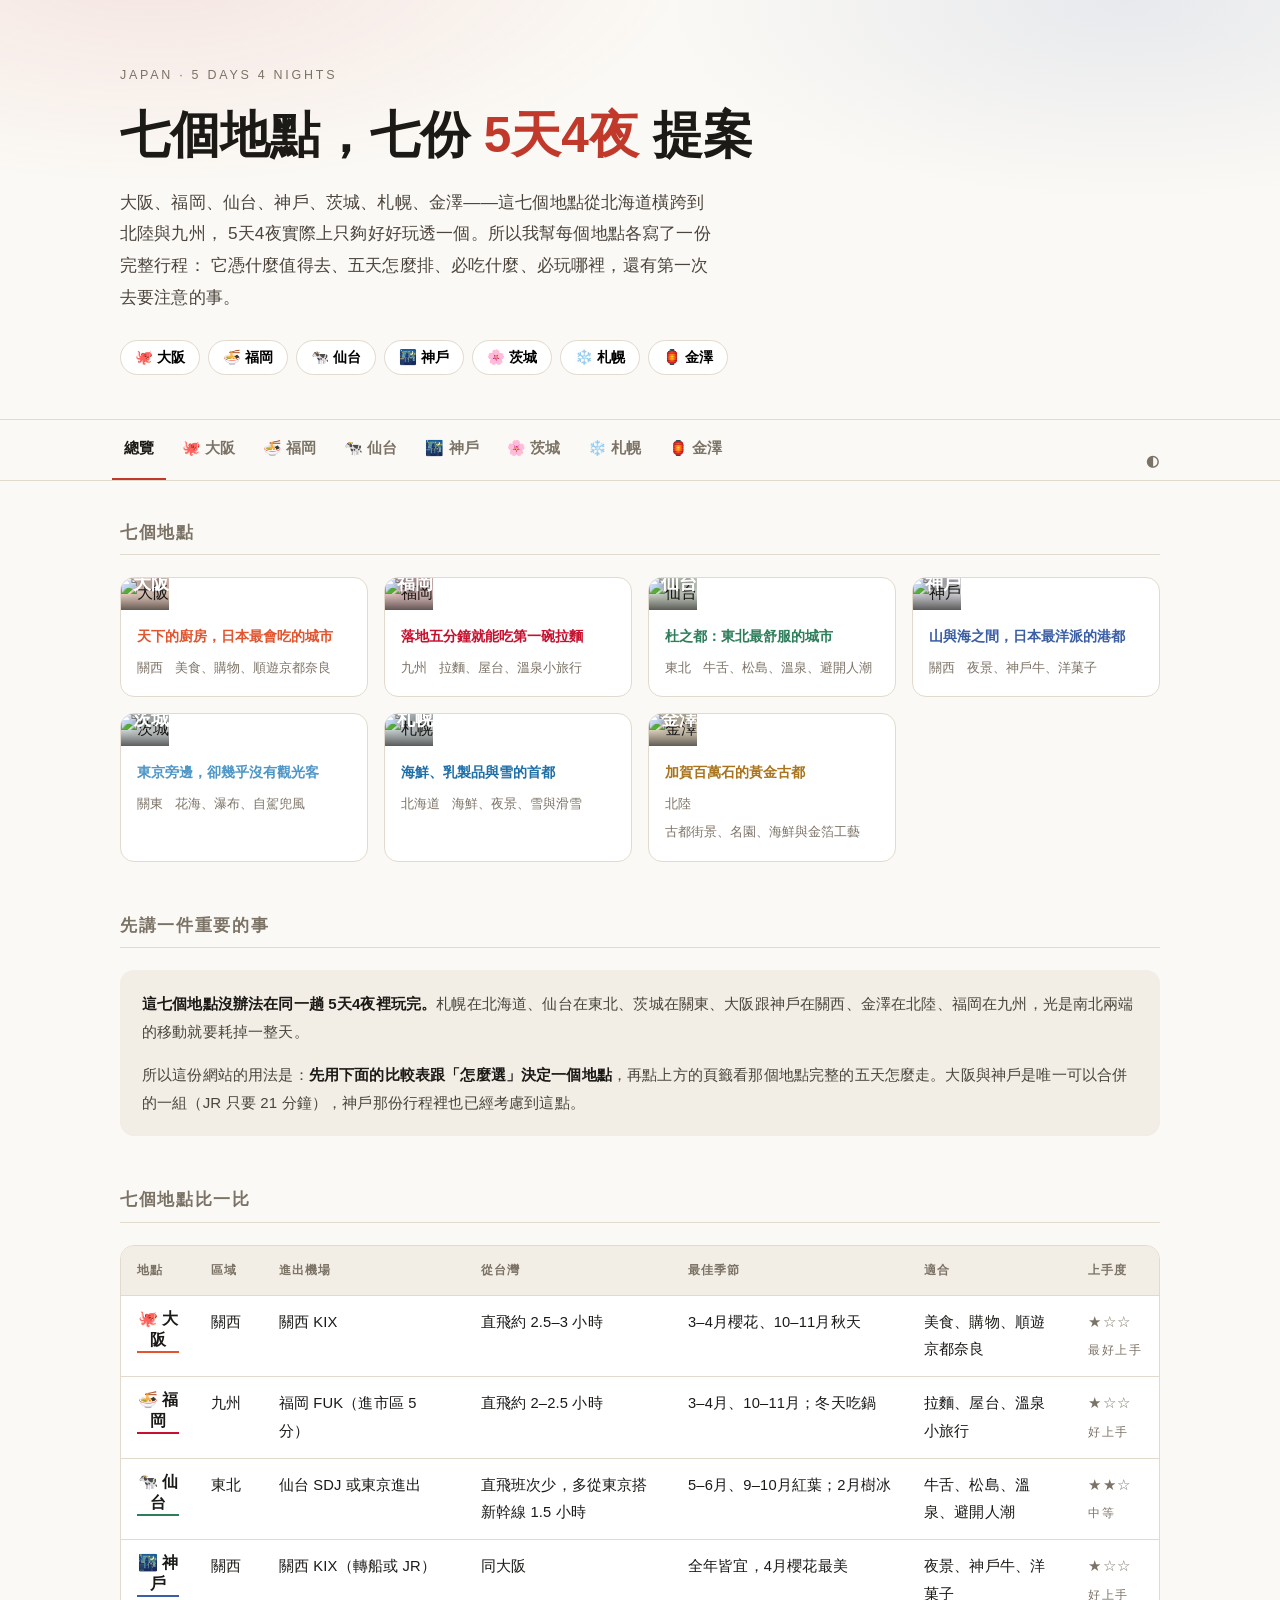
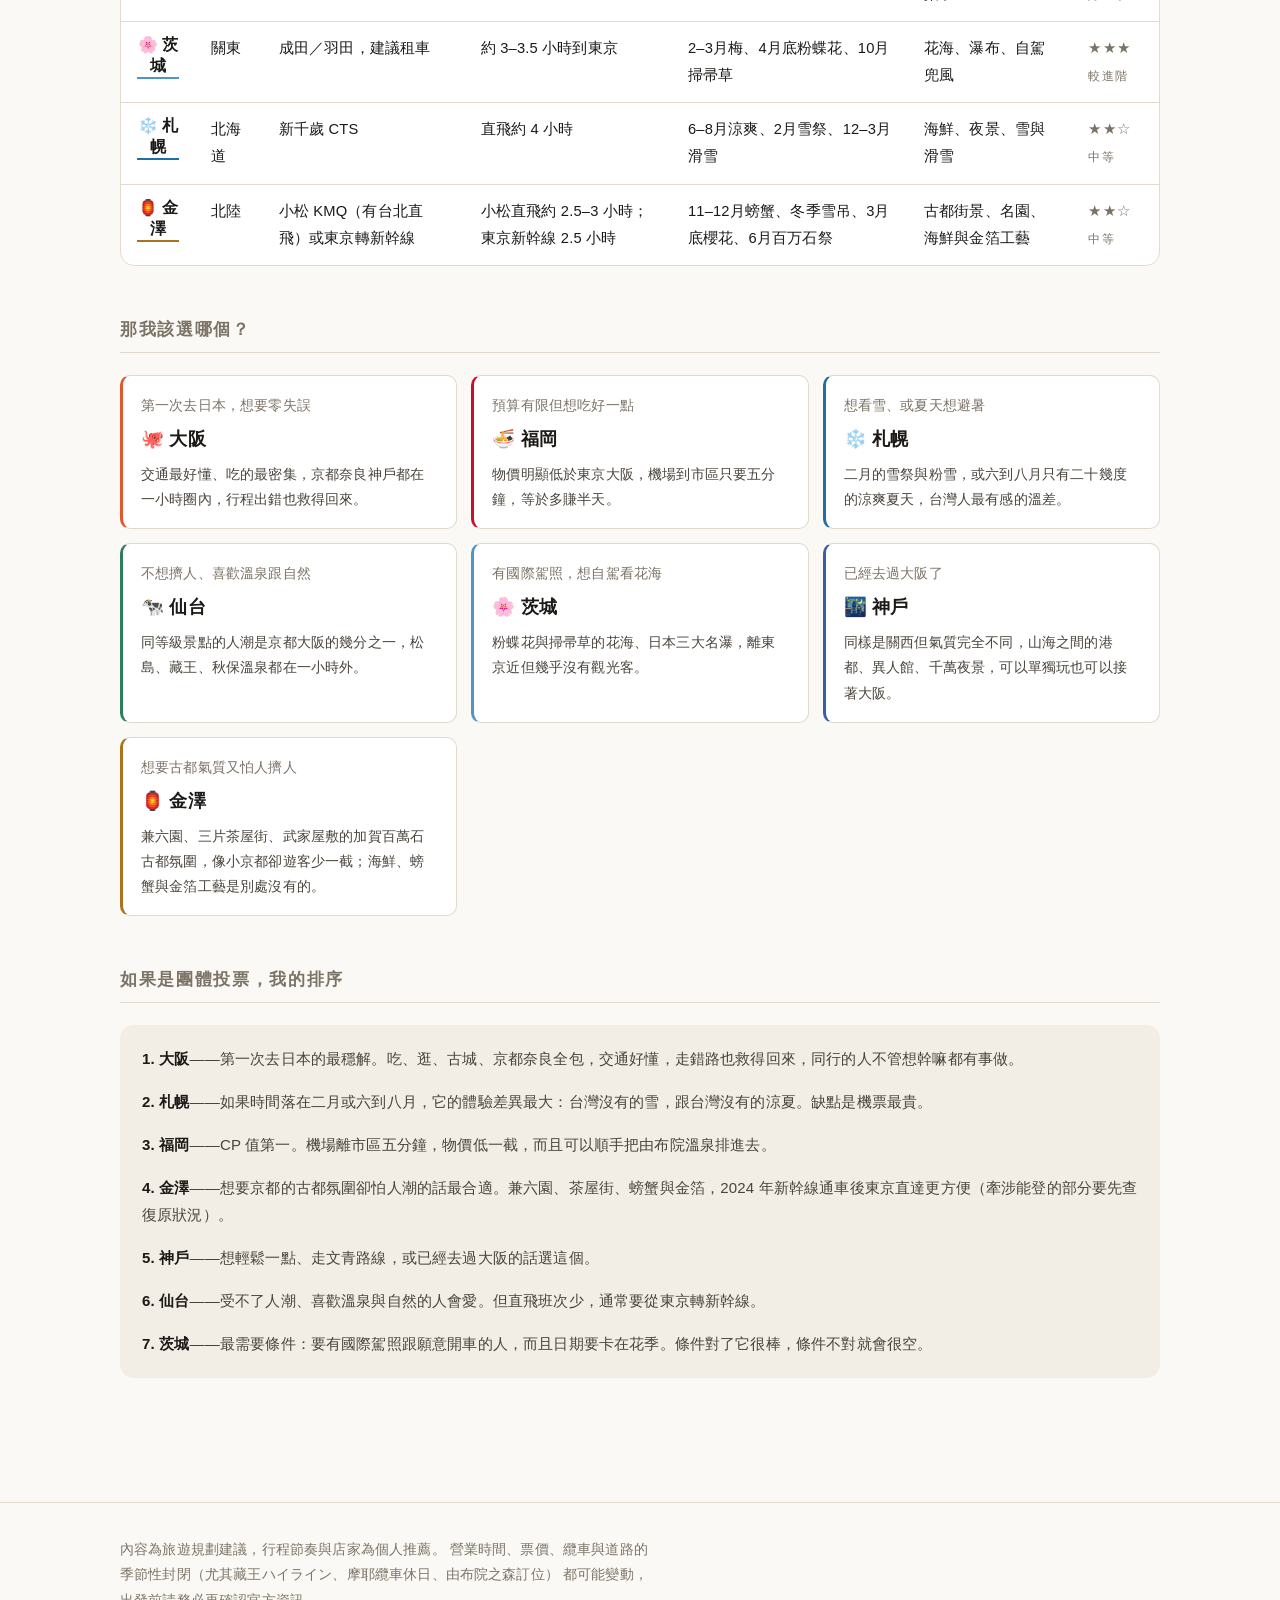
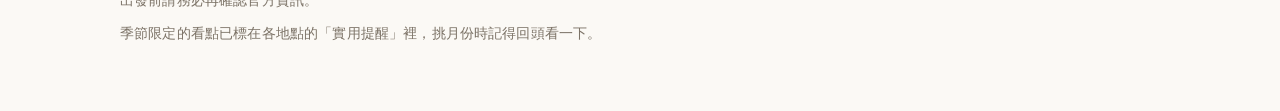
==== commit 63cfdc6c: "Update site: add Kanazawa (7th destination) Co-Authored-By: Claude Opus 4.8 (1M context) <noreply@an" ====
--- a/index.html
+++ b/index.html
@@ -4,7 +4,7 @@
 <meta charset="UTF-8" />
 <meta name="viewport" content="width=device-width, initial-scale=1.0" />
 <title>日本六選一 · 5天4夜行程提案</title>
-<meta name="description" content="大阪、福岡、仙台、神戶、茨城、札幌——六個地點的特色、必吃、必玩，各附一份 5 天 4 夜行程。" />
+<meta name="description" content="大阪、福岡、仙台、神戶、茨城、札幌、金澤——七個地點的特色、必吃、必玩，各附一份 5 天 4 夜行程。" />
 <link rel="icon" href="data:image/svg+xml,%3Csvg xmlns='http://www.w3.org/2000/svg' viewBox='0 0 100 100'%3E%3Ccircle cx='50' cy='50' r='46' fill='%23FBF9F5'/%3E%3Ccircle cx='50' cy='50' r='26' fill='%23C0392B'/%3E%3C/svg%3E" />
 <link rel="stylesheet" href="assets/style.css" />
 </head>
@@ -13,9 +13,9 @@
 <header class="hero">
   <div class="wrap">
     <div class="kicker">JAPAN · 5 DAYS 4 NIGHTS</div>
-    <h1>六個地點，六份 <span class="sun">5天4夜</span> 提案</h1>
+    <h1>七個地點，七份 <span class="sun">5天4夜</span> 提案</h1>
     <p class="lede">
-      大阪、福岡、仙台、神戶、茨城、札幌——投票的這六個地點從北海道橫跨到九州，
+      大阪、福岡、仙台、神戶、茨城、札幌、金澤——這七個地點從北海道橫跨到北陸與九州，
       5天4夜實際上只夠好好玩透一個。所以我幫每個地點各寫了一份完整行程：
       它憑什麼值得去、五天怎麼排、必吃什麼、必玩哪裡，還有第一次去要注意的事。
     </p>
@@ -149,15 +149,15 @@
     return '<section class="panel" id="panel-overview" role="tabpanel">'
 
       + '<div class="section">'
-      + '<h2>六個地點</h2>'
+      + '<h2>七個地點</h2>'
       + '<div class="dest-cards">' + cards + '</div>'
       + '</div>'
 
       + '<div class="section">'
       + '<h2>先講一件重要的事</h2>'
       + '<div class="note">'
-      + '<p><strong>這六個地點沒辦法在同一趟 5天4夜裡玩完。</strong>'
-      + '札幌在北海道、仙台在東北、茨城在關東、大阪跟神戶在關西、福岡在九州，'
+      + '<p><strong>這七個地點沒辦法在同一趟 5天4夜裡玩完。</strong>'
+      + '札幌在北海道、仙台在東北、茨城在關東、大阪跟神戶在關西、金澤在北陸、福岡在九州，'
       + '光是南北兩端的移動就要耗掉一整天。</p>'
       + '<p>所以這份網站的用法是：<strong>先用下面的比較表跟「怎麼選」決定一個地點</strong>，'
       + '再點上方的頁籤看那個地點完整的五天怎麼走。'
@@ -166,7 +166,7 @@
       + '</div>'
 
       + '<div class="section">'
-      + '<h2>六個地點比一比</h2>'
+      + '<h2>七個地點比一比</h2>'
       + '<div class="table-scroll"><table>'
       + '<thead><tr>'
       + '<th>地點</th><th>區域</th><th>進出機場</th><th>從台灣</th>'
@@ -189,10 +189,12 @@
       + '台灣沒有的雪，跟台灣沒有的涼夏。缺點是機票最貴。</p>'
       + '<p><strong>3. 福岡</strong>——CP 值第一。機場離市區五分鐘，物價低一截，'
       + '而且可以順手把由布院溫泉排進去。</p>'
-      + '<p><strong>4. 神戶</strong>——想輕鬆一點、走文青路線，或已經去過大阪的話選這個。</p>'
-      + '<p><strong>5. 仙台</strong>——受不了人潮、喜歡溫泉與自然的人會愛。'
+      + '<p><strong>4. 金澤</strong>——想要京都的古都氛圍卻怕人潮的話最合適。'
+      + '兼六園、茶屋街、螃蟹與金箔，2024 年新幹線通車後東京直達更方便（牽涉能登的部分要先查復原狀況）。</p>'
+      + '<p><strong>5. 神戶</strong>——想輕鬆一點、走文青路線，或已經去過大阪的話選這個。</p>'
+      + '<p><strong>6. 仙台</strong>——受不了人潮、喜歡溫泉與自然的人會愛。'
       + '但直飛班次少，通常要從東京轉新幹線。</p>'
-      + '<p><strong>6. 茨城</strong>——最需要條件：要有國際駕照跟願意開車的人，'
+      + '<p><strong>7. 茨城</strong>——最需要條件：要有國際駕照跟願意開車的人，'
       + '而且日期要卡在花季。條件對了它很棒，條件不對就會很空。</p>'
       + '</div>'
       + '</div>'
@@ -326,6 +328,47 @@
         + creditItems + '</ul></details>'
       : '';
 
+    /* 季節限定 */
+    var seasonal = '';
+    if (x.seasonal && x.seasonal.length) {
+      var sc = x.seasonal.map(function (s) {
+        return '<div class="season-card">'
+          + (s.tag ? '<span class="tag">' + esc(s.tag) + '</span>' : '')
+          + '<h3>' + esc(s.title) + '</h3>'
+          + '<p>' + esc(s.text) + '</p></div>';
+      }).join('');
+      seasonal = '<div class="section"><h2>季節限定</h2>'
+        + '<p class="data-note">資訊查證於 2026 年 7 月；活動日期與票價以官方最新公告為準。</p>'
+        + '<div class="grid c2">' + sc + '</div></div>';
+    }
+
+    /* 最新情報：新開與必知 */
+    var whatsnew = '';
+    if (x.whatsnew && x.whatsnew.length) {
+      var nc = x.whatsnew.map(function (n) {
+        return '<div class="eat">'
+          + '<div class="top"><span class="nm">' + esc(n.name) + '</span>'
+          + (n.tag ? '<span class="tag-new">' + esc(n.tag) + '</span>' : '') + '</div>'
+          + (n.when ? '<div class="when-badge">' + esc(n.when) + '</div>' : '')
+          + '<p>' + esc(n.text) + '</p></div>';
+      }).join('');
+      whatsnew = '<div class="section"><h2>最新情報：新開與必知</h2>'
+        + '<div class="grid c2">' + nc + '</div></div>';
+    }
+
+    /* 美食名店口袋清單 */
+    var foodPicks = (x.foodPicks || []).map(function (e) {
+      return '<div class="eat">'
+        + '<div class="top"><span class="nm">' + esc(e.name) + '</span>'
+        + '<span class="jp">' + esc(e.jp) + '</span></div>'
+        + '<p>' + esc(e.text) + '</p>'
+        + '<div class="where">' + esc(e.where) + '</div></div>';
+    }).join('');
+    var foodPicksSec = foodPicks
+      ? '<div class="section"><h2>美食名店口袋清單</h2>'
+        + '<div class="grid c2">' + foodPicks + '</div></div>'
+      : '';
+
     var heroUrl = x.hero ? imgUrl(d.id, x.hero, 1600) : '';
     var hero = heroUrl
       ? '<div class="dest-hero">'
@@ -351,6 +394,9 @@
       + '<div class="section"><h2>為什麼值得去</h2>'
       + '<div class="grid c2">' + why + '</div></div>'
 
+      + seasonal
+      + whatsnew
+
       + (howto ? '<div class="section"><h2>怎麼玩：第一次 vs 深度</h2>' + howto + '</div>' : '')
 
       + '<div class="section"><h2>5天4夜怎麼走</h2>'
@@ -358,6 +404,8 @@
 
       + '<div class="section"><h2>必吃</h2>'
       + '<div class="grid c2">' + eats + '</div></div>'
+
+      + foodPicksSec
 
       + (drinks ? '<div class="section"><h2>喝什麼</h2>'
         + '<div class="grid c2">' + drinks + '</div></div>' : '')
--- a/assets/style.css
+++ b/assets/style.css
@@ -509,6 +509,32 @@
 .howto-col.deep li::before { background: var(--ink-3); }
 .howto-col li strong { display: block; font-size: .95rem; margin-bottom: 2px; }
 .howto-col li span { font-size: .88rem; color: var(--ink-2); line-height: 1.7; }
+
+/* ── 季節限定 ───────────────────────────────────────── */
+.data-note { font-size: .82rem; color: var(--ink-3); margin: -8px 0 18px; }
+.season-card {
+  background: var(--paper-2);
+  border: 1px solid var(--line);
+  border-radius: var(--radius);
+  padding: 18px 20px;
+}
+.season-card .tag {
+  display: inline-block;
+  font-size: .72rem; font-weight: 800; letter-spacing: .06em;
+  color: #fff; background: var(--dest);
+  border-radius: 999px; padding: 3px 11px; margin-bottom: 11px;
+}
+.season-card h3 { font-size: 1rem; margin-bottom: 7px; }
+.season-card p { font-size: .89rem; color: var(--ink-2); margin: 0; line-height: 1.78; }
+
+/* ── 最新情報（沿用 .eat 卡片，加 when / tag）─────────── */
+.eat .when-badge { font-size: .74rem; font-weight: 700; color: var(--dest); margin-bottom: 7px; }
+.eat .tag-new {
+  display: inline-block;
+  font-size: .68rem; font-weight: 800; letter-spacing: .05em;
+  color: #fff; background: var(--dest);
+  border-radius: 999px; padding: 2px 9px; margin-left: 6px;
+}
 
 /* ── 必玩景點：照片藝廊 ─────────────────────────────── */
 .play-grid { display: grid; gap: 16px; grid-template-columns: repeat(auto-fill, minmax(238px, 1fr)); }
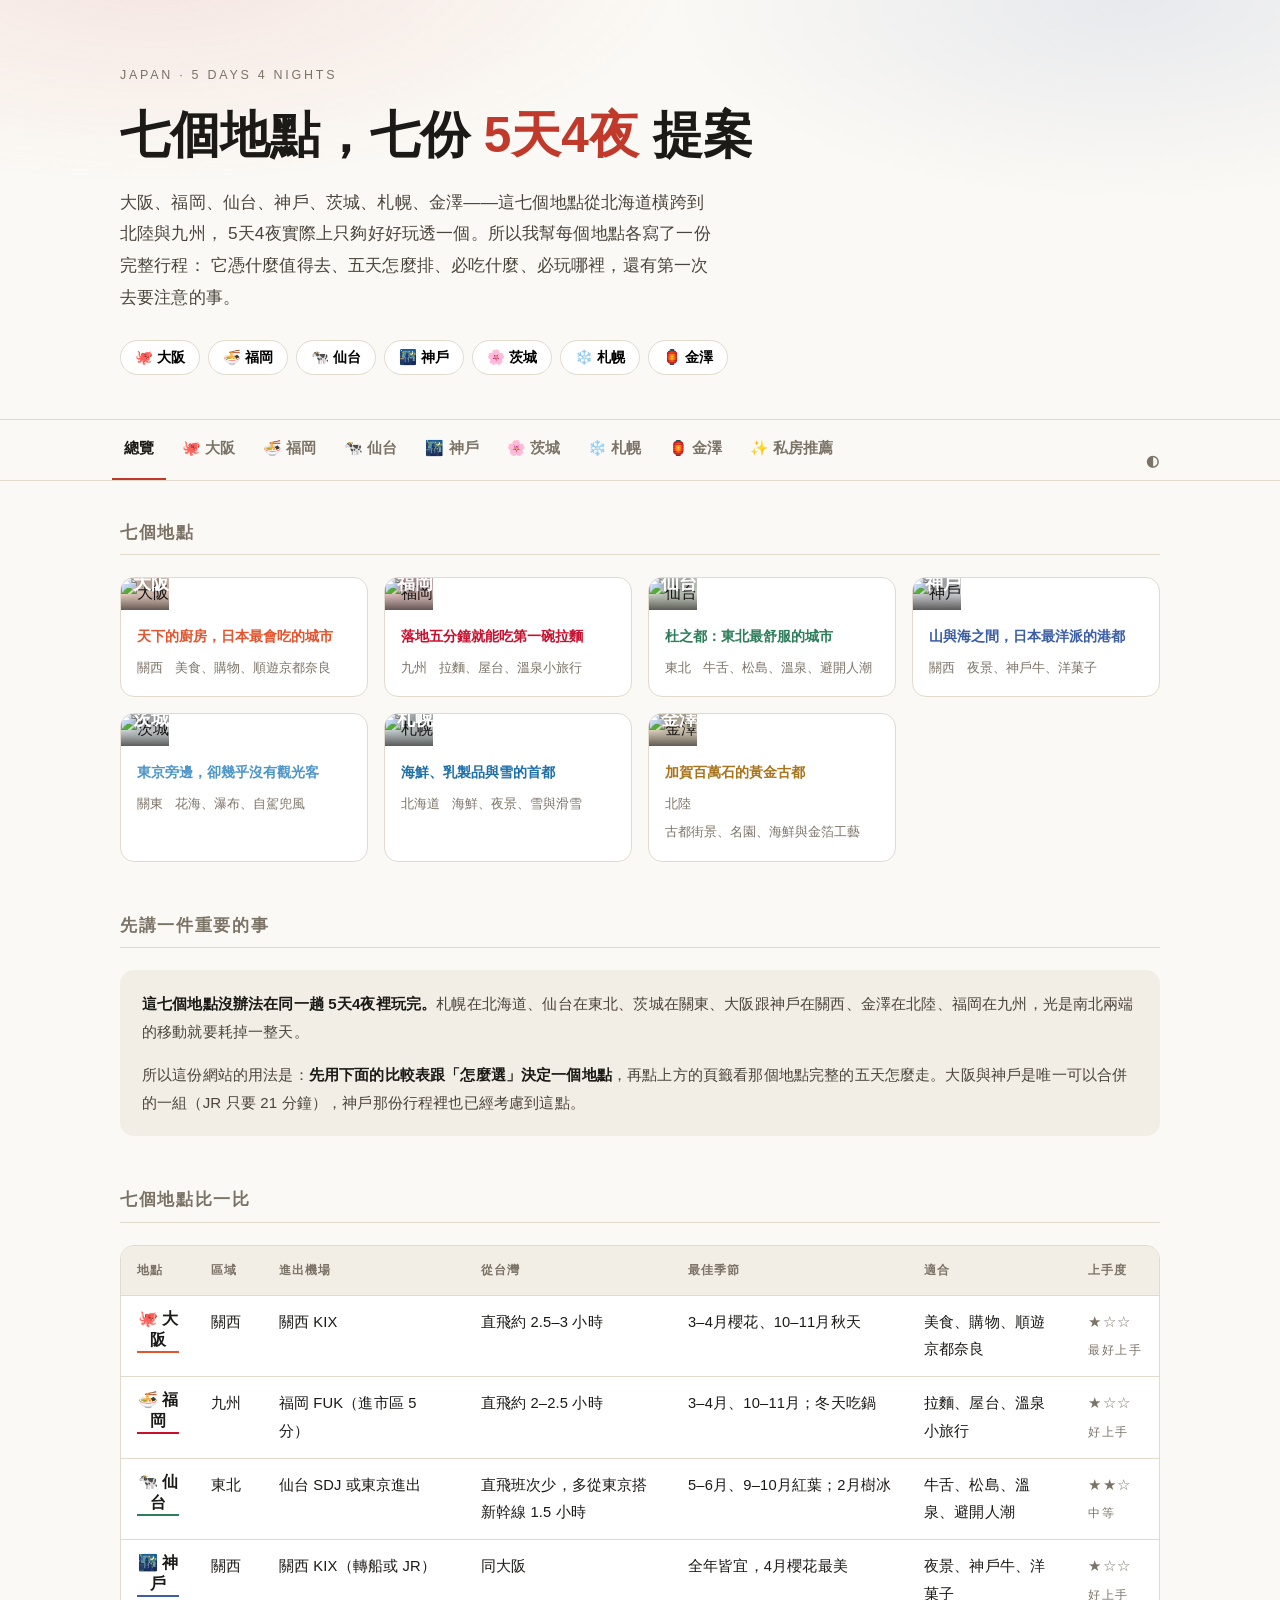
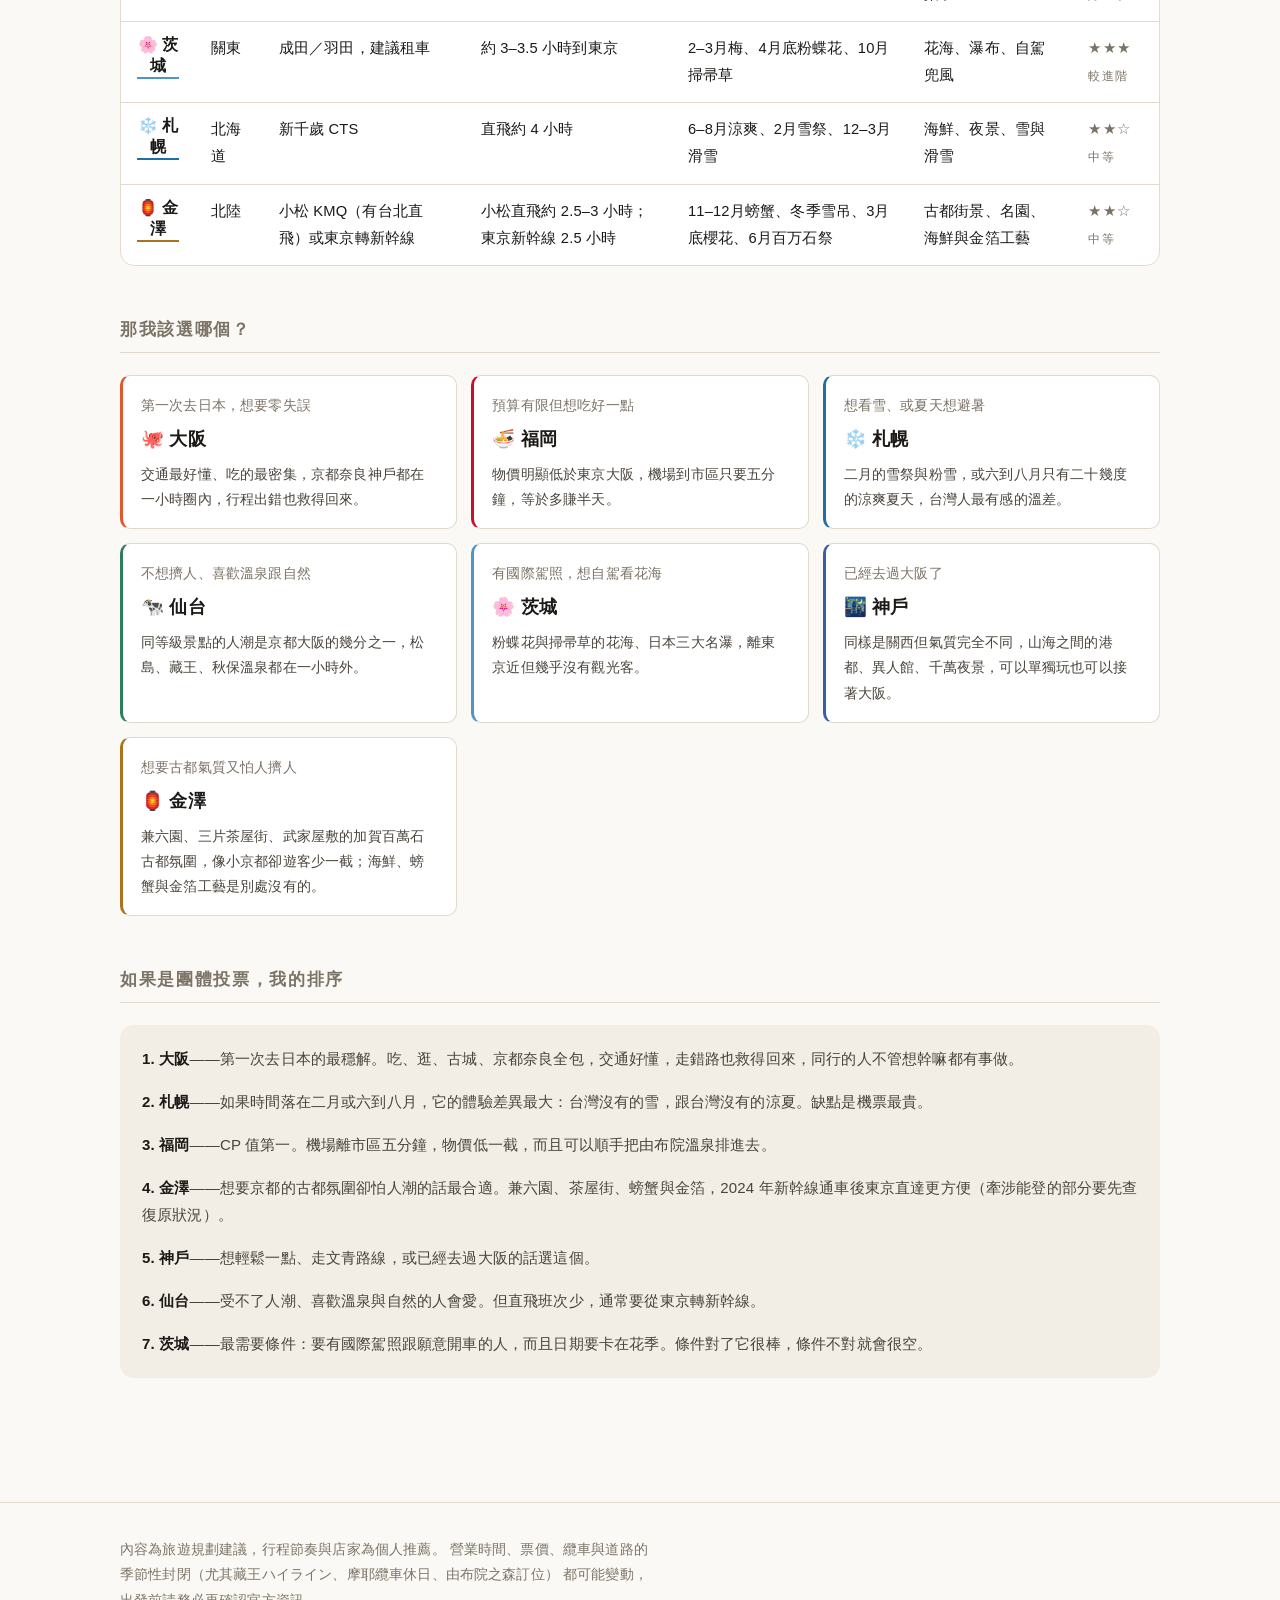
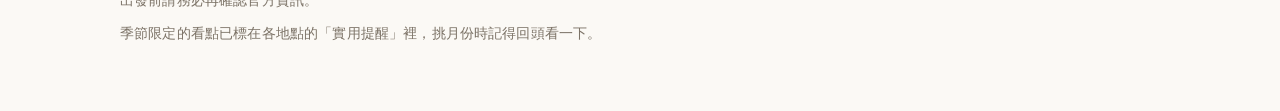
==== commit 46c031eb: "Update site: recommend section swapped to Aomori / San'in / Wakayama Co-Authored-By: Claude Opus 4.8" ====
--- a/index.html
+++ b/index.html
@@ -423,6 +423,55 @@
       + '</section>';
   }
 
+  /* ── 編輯私房推薦面板 ─────────────────────────────── */
+  var REC_ACCENT = '#3E7C82';
+
+  function recommendPanel() {
+    var cards = (typeof RECOMMEND !== 'undefined' ? RECOMMEND : []).map(function (r) {
+      var url = imgUrl('recommend', r.id, 900);
+      var thumb = url ? '<img src="' + url + '" alt="' + esc(r.name) + '" loading="lazy" />' : '';
+      var row = function (lbl, val) {
+        return '<div class="rec-row"><span class="rl">' + lbl + '</span><span>' + esc(val) + '</span></div>';
+      };
+      return '<article class="rec-card">'
+        + '<div class="rec-ph">' + thumb
+        + '<span class="rec-badge">' + r.emoji + ' ' + esc(r.name) + '</span>'
+        + '<span class="rec-region">' + esc(r.region) + '</span></div>'
+        + '<div class="rec-body">'
+        + '<div class="rec-tag">' + esc(r.tagline) + '</div>'
+        + '<p class="rec-why">' + esc(r.why) + '</p>'
+        + row('亮點', r.highlights.join('、'))
+        + row('必吃', r.eats.join('、'))
+        + row('季節', r.season)
+        + row('天數', r.days)
+        + row('怎麼去', r.transport)
+        + '<div class="rec-note"><span class="tag-new">最新</span>' + esc(r.heads) + '</div>'
+        + '</div></article>';
+    }).join('');
+
+    var recCredits = (typeof CREDITS !== 'undefined' ? CREDITS : [])
+      .filter(function (c) { return c.dest === 'recommend'; })
+      .map(function (c) {
+        return '<li>' + esc(c.title) + ' — ' + esc(c.artist)
+          + '（' + esc(c.license) + '）· '
+          + '<a href="' + esc(c.source) + '" target="_blank" rel="noopener">來源</a></li>';
+      }).join('');
+    var credits = recCredits
+      ? '<details class="credits"><summary>照片版權與授權（Wikimedia Commons）</summary><ul>'
+        + recCredits + '</ul></details>'
+      : '';
+
+    return '<section class="panel" id="panel-recommend" role="tabpanel" style="--dest:' + REC_ACCENT + '">'
+      + '<div class="section">'
+      + '<h2>編輯私房推薦</h2>'
+      + '<p class="data-note">這一區不是投票名單，而是我以旅遊角度補的「沒被提名、卻值得單獨成行」五個地點，'
+      + '刻意跨開關東、關西、沖繩、中國地方與四國，把現有七地沒代表到的區域與主題補齊。'
+      + '資訊查證於 2026 年 8 月，活動與票價以官方最新公告為準。</p>'
+      + '<div class="rec-grid">' + cards + '</div>'
+      + credits
+      + '</div></section>';
+  }
+
   /* ── 組裝 ─────────────────────────────────────────── */
   var tabsEl = document.getElementById('tabs');
   var panelsEl = document.getElementById('panels');
@@ -432,14 +481,14 @@
     DESTINATIONS.map(function (d) {
       return { id: d.id, label: d.emoji + ' ' + d.name, accent: d.accent };
     })
-  );
+  ).concat([{ id: 'recommend', label: '✨ 私房推薦', accent: REC_ACCENT }]);
 
   tabsEl.innerHTML = tabDefs.map(function (t) {
     return '<button role="tab" data-tab="' + t.id + '" aria-selected="false"'
       + ' style="--tab-accent:' + t.accent + '">' + t.label + '</button>';
   }).join('') + '<button class="theme-toggle" id="themeToggle" aria-label="切換深淺色">◐</button>';
 
-  panelsEl.innerHTML = overviewPanel() + DESTINATIONS.map(destPanel).join('');
+  panelsEl.innerHTML = overviewPanel() + DESTINATIONS.map(destPanel).join('') + recommendPanel();
 
   heroEl.innerHTML = DESTINATIONS.map(function (d) {
     return '<button class="hero-pill" data-goto="' + d.id + '">'
--- a/assets/style.css
+++ b/assets/style.css
@@ -587,6 +587,54 @@
 .credits ul { list-style: none; margin: 0; padding: 0 16px 14px; display: grid; gap: 7px; }
 .credits li { color: var(--ink-3); line-height: 1.55; }
 .credits a { color: var(--ink-2); text-decoration: underline; text-underline-offset: 2px; }
+
+/* ── 編輯私房推薦 ───────────────────────────────────── */
+.rec-grid { display: grid; gap: 20px; grid-template-columns: repeat(auto-fill, minmax(380px, 1fr)); }
+.rec-card {
+  border: 1px solid var(--line);
+  border-radius: var(--radius);
+  overflow: hidden;
+  background: var(--paper-2);
+  display: flex;
+  flex-direction: column;
+}
+.rec-ph {
+  position: relative;
+  aspect-ratio: 16 / 9;
+  background: color-mix(in srgb, var(--dest) 14%, var(--paper-3));
+  overflow: hidden;
+}
+.rec-ph img { width: 100%; height: 100%; object-fit: cover; display: block; }
+.rec-ph::after {
+  content: ""; position: absolute; inset: 0;
+  background: linear-gradient(to top, rgba(10, 8, 6, .74), transparent 55%);
+}
+.rec-badge {
+  position: absolute; left: 16px; bottom: 12px;
+  color: #fff; font-weight: 800; font-size: 1.3rem;
+  text-shadow: 0 2px 10px rgba(0, 0, 0, .6);
+}
+.rec-region {
+  position: absolute; right: 14px; top: 12px;
+  font-size: .72rem; font-weight: 800; letter-spacing: .06em;
+  color: #fff; background: var(--dest);
+  border-radius: 999px; padding: 3px 11px;
+}
+.rec-body { padding: 16px 20px 18px; display: flex; flex-direction: column; gap: 10px; }
+.rec-tag { color: var(--dest); font-weight: 700; }
+.rec-why { font-size: .9rem; color: var(--ink-2); margin: 0; line-height: 1.8; }
+.rec-row { display: grid; grid-template-columns: 46px 1fr; gap: 10px; font-size: .86rem; color: var(--ink-2); line-height: 1.7; }
+.rec-row .rl {
+  font-size: .72rem; font-weight: 700; color: var(--dest);
+  background: var(--paper-3); border-radius: 6px;
+  padding: 3px 0; height: fit-content; text-align: center;
+}
+.rec-note {
+  font-size: .85rem; color: var(--ink-2);
+  background: var(--paper-3); border-radius: 10px;
+  padding: 12px 14px; line-height: 1.72; margin-top: 2px;
+}
+.rec-note .tag-new { margin: 0 6px 0 0; }
 
 /* ── 頁尾 ───────────────────────────────────────────── */
 footer {
@@ -628,6 +676,7 @@
   .play-grid { grid-template-columns: repeat(auto-fill, minmax(150px, 1fr)); gap: 12px; }
   .play-card figcaption { padding: 11px 13px 13px; }
   .dest-cards { grid-template-columns: repeat(auto-fill, minmax(158px, 1fr)); gap: 12px; }
+  .rec-grid { grid-template-columns: 1fr; gap: 16px; }
 }
 
 @media (prefers-reduced-motion: reduce) {
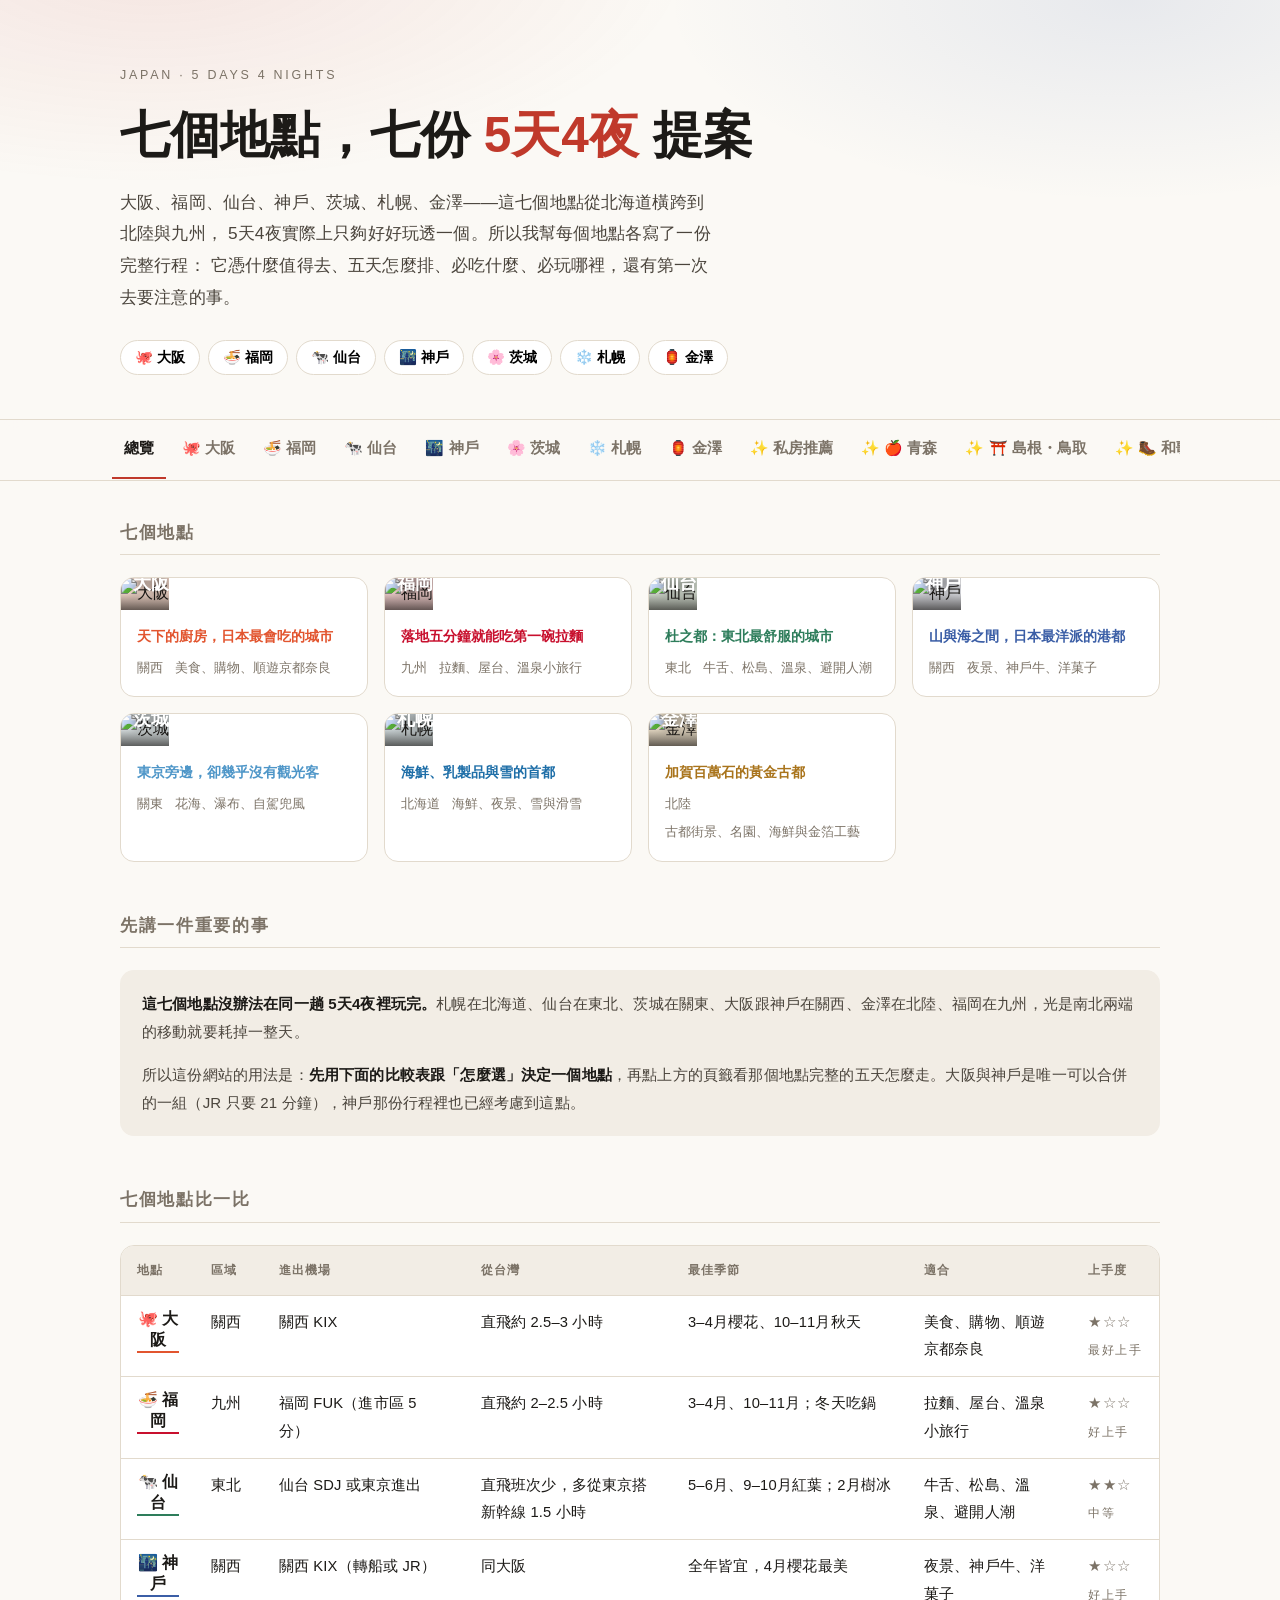
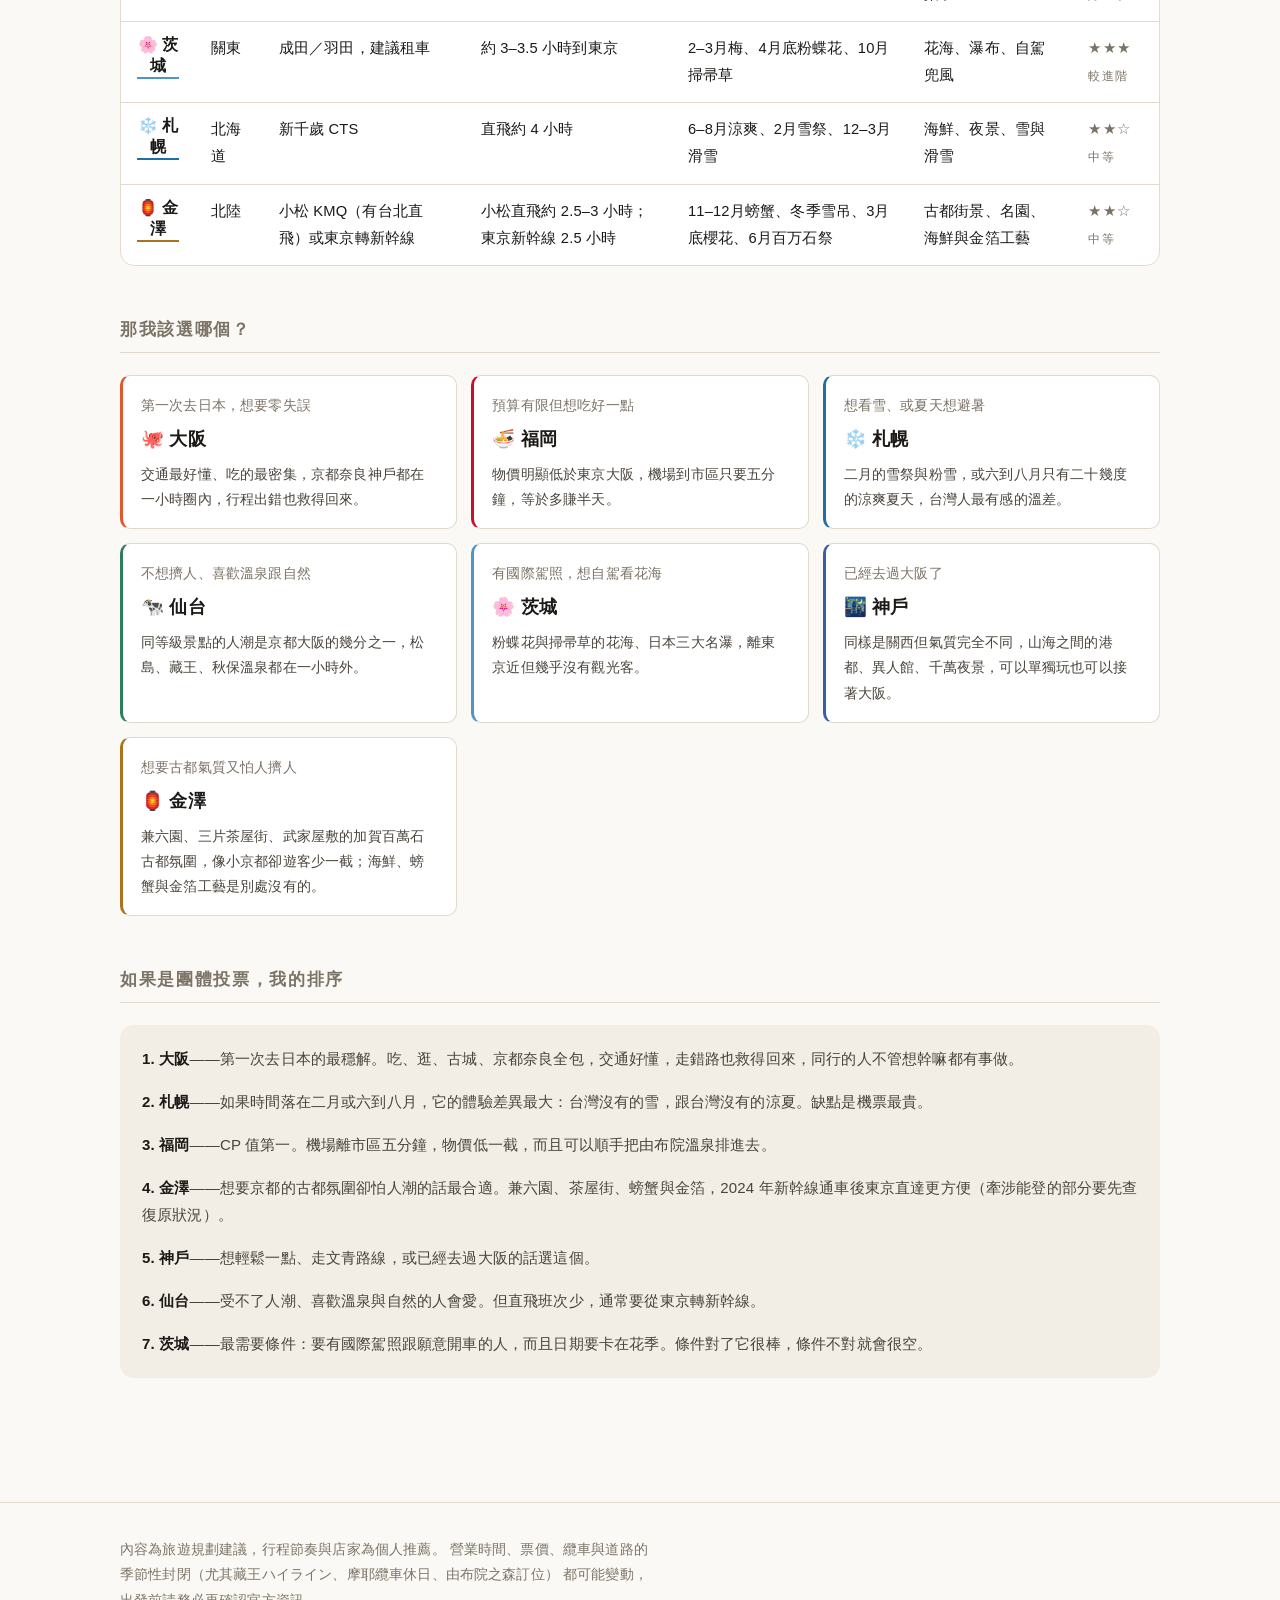
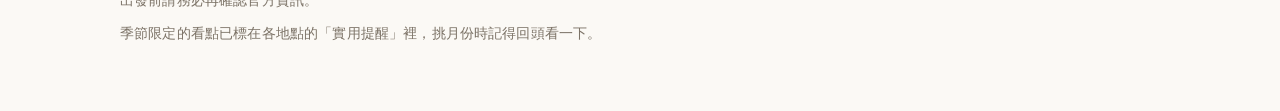
==== commit 776d689f: "Update site: full pages for the 5 私房推薦 picks Co-Authored-By: Claude Opus 4.8 (1M context) <noreply@a" ====
--- a/index.html
+++ b/index.html
@@ -374,6 +374,7 @@
       ? '<div class="dest-hero">'
         + '<img src="' + heroUrl + '" alt="' + esc(d.name) + '" />'
         + '<div class="scrim"></div>'
+        + (d.pick ? '<span class="pick-ribbon">✨ 編輯私房推薦</span>' : '')
         + '<div class="big-emoji">' + d.emoji + '</div>'
         + '<div class="cap">'
         + '<div class="romaji">' + esc(d.romaji) + '</div>'
@@ -428,12 +429,12 @@
 
   function recommendPanel() {
     var cards = (typeof RECOMMEND !== 'undefined' ? RECOMMEND : []).map(function (r) {
-      var url = imgUrl('recommend', r.id, 900);
+      var url = imgUrl(r.id, r.id + '-hero', 900);
       var thumb = url ? '<img src="' + url + '" alt="' + esc(r.name) + '" loading="lazy" />' : '';
       var row = function (lbl, val) {
         return '<div class="rec-row"><span class="rl">' + lbl + '</span><span>' + esc(val) + '</span></div>';
       };
-      return '<article class="rec-card">'
+      return '<article class="rec-card" data-goto="' + r.id + '">'
         + '<div class="rec-ph">' + thumb
         + '<span class="rec-badge">' + r.emoji + ' ' + esc(r.name) + '</span>'
         + '<span class="rec-region">' + esc(r.region) + '</span></div>'
@@ -446,6 +447,7 @@
         + row('天數', r.days)
         + row('怎麼去', r.transport)
         + '<div class="rec-note"><span class="tag-new">最新</span>' + esc(r.heads) + '</div>'
+        + '<div class="rec-more">看完整介紹與 5 天 4 夜行程 →</div>'
         + '</div></article>';
     }).join('');
 
@@ -465,7 +467,8 @@
       + '<div class="section">'
       + '<h2>編輯私房推薦</h2>'
       + '<p class="data-note">這一區不是投票名單，而是我以旅遊角度補的「沒被提名、卻值得單獨成行」五個地點，'
-      + '刻意跨開關東、關西、沖繩、中國地方與四國，把現有七地沒代表到的區域與主題補齊。'
+      + '刻意跨開東北、山陰、紀伊半島、中國地方與四國，把現有七地沒代表到的區域與主題補齊。'
+      + '每個都有跟其他地點一樣完整的頁面——<strong>點任一張卡（或上方頁籤）看完整介紹與 5 天 4 夜行程</strong>。'
       + '資訊查證於 2026 年 8 月，活動與票價以官方最新公告為準。</p>'
       + '<div class="rec-grid">' + cards + '</div>'
       + credits
@@ -477,18 +480,24 @@
   var panelsEl = document.getElementById('panels');
   var heroEl = document.getElementById('heroPills');
 
+  var PICK_LIST = (typeof PICKS !== 'undefined' ? PICKS : []);
+
   var tabDefs = [{ id: 'overview', label: '總覽', accent: '#C0392B' }].concat(
     DESTINATIONS.map(function (d) {
       return { id: d.id, label: d.emoji + ' ' + d.name, accent: d.accent };
     })
-  ).concat([{ id: 'recommend', label: '✨ 私房推薦', accent: REC_ACCENT }]);
+  ).concat([{ id: 'recommend', label: '✨ 私房推薦', accent: REC_ACCENT }])
+   .concat(PICK_LIST.map(function (d) {
+      return { id: d.id, label: '✨ ' + d.emoji + ' ' + d.name, accent: d.accent };
+   }));
 
   tabsEl.innerHTML = tabDefs.map(function (t) {
     return '<button role="tab" data-tab="' + t.id + '" aria-selected="false"'
       + ' style="--tab-accent:' + t.accent + '">' + t.label + '</button>';
   }).join('') + '<button class="theme-toggle" id="themeToggle" aria-label="切換深淺色">◐</button>';
 
-  panelsEl.innerHTML = overviewPanel() + DESTINATIONS.map(destPanel).join('') + recommendPanel();
+  panelsEl.innerHTML = overviewPanel() + DESTINATIONS.map(destPanel).join('')
+    + recommendPanel() + PICK_LIST.map(destPanel).join('');
 
   heroEl.innerHTML = DESTINATIONS.map(function (d) {
     return '<button class="hero-pill" data-goto="' + d.id + '">'
--- a/assets/style.css
+++ b/assets/style.css
@@ -635,6 +635,23 @@
   padding: 12px 14px; line-height: 1.72; margin-top: 2px;
 }
 .rec-note .tag-new { margin: 0 6px 0 0; }
+.rec-card[data-goto] { cursor: pointer; transition: transform .15s, box-shadow .15s; }
+.rec-card[data-goto]:hover { transform: translateY(-3px); box-shadow: var(--shadow); }
+.rec-card[data-goto] * { cursor: pointer; }
+.rec-more { color: var(--dest); font-weight: 700; font-size: .86rem; margin-top: 2px; }
+
+/* ── 私房推薦頁面的緞帶 ─────────────────────────────── */
+.pick-ribbon {
+  position: absolute;
+  left: 0; top: 16px;
+  background: var(--dest);
+  color: #fff;
+  font-size: .74rem; font-weight: 800; letter-spacing: .08em;
+  padding: 5px 14px 5px 12px;
+  border-radius: 0 999px 999px 0;
+  box-shadow: 0 2px 8px rgba(0,0,0,.3);
+  z-index: 2;
+}
 
 /* ── 頁尾 ───────────────────────────────────────────── */
 footer {
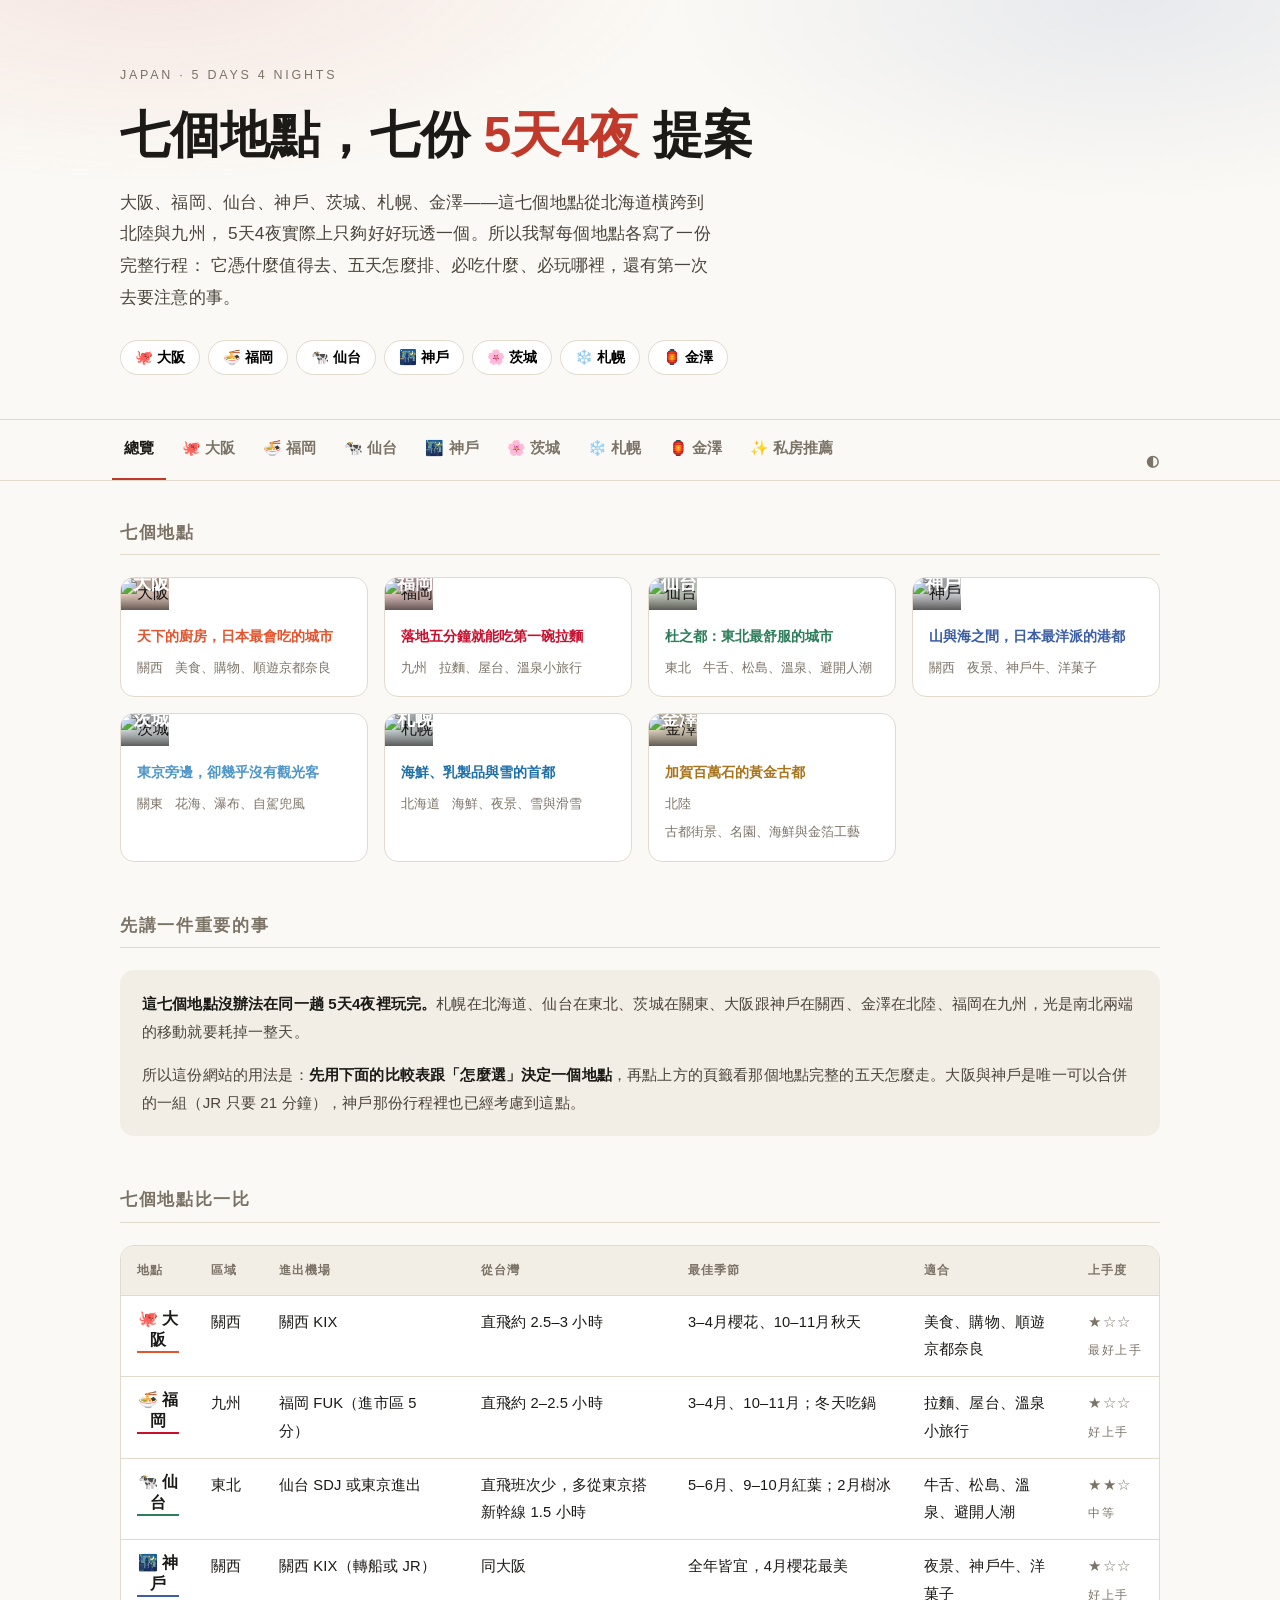
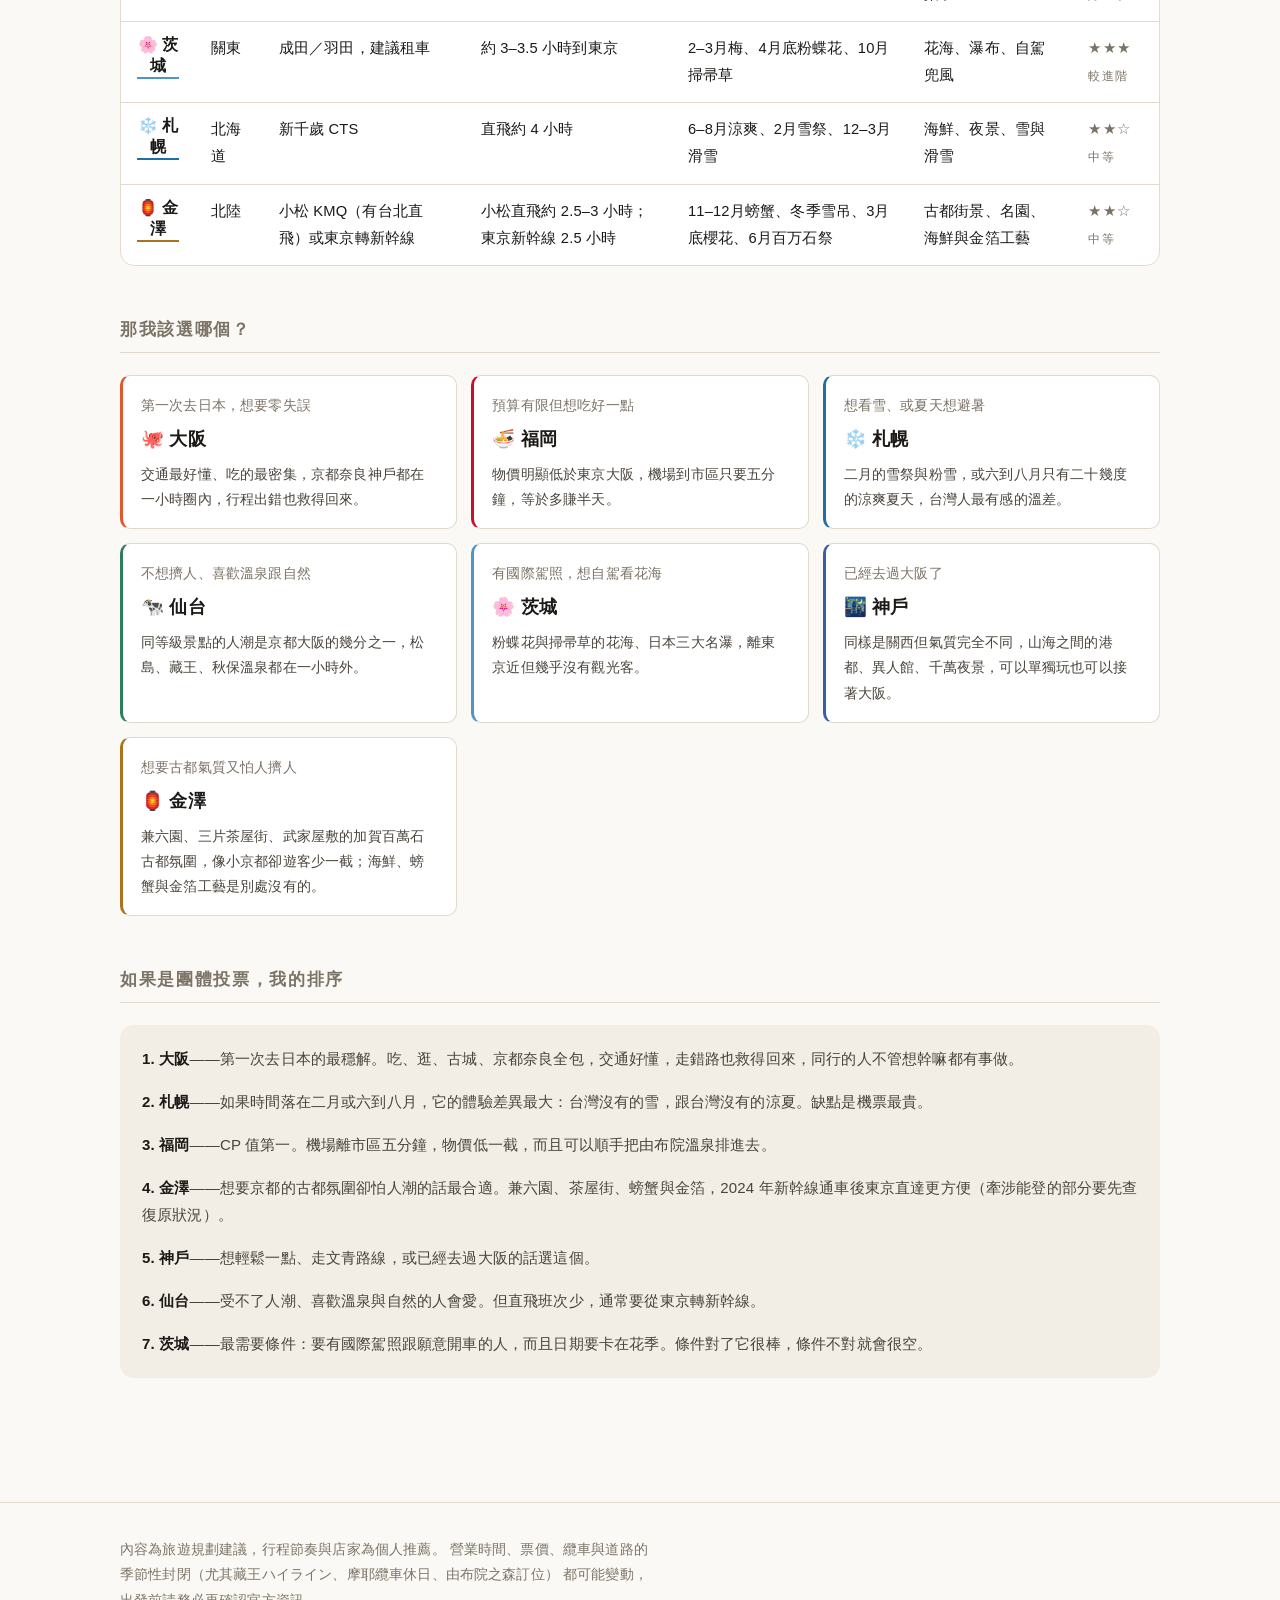
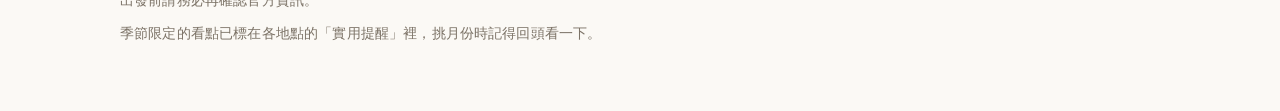
==== commit 34e8a0f8: "Update site: consolidate picks into one tab; trim emoji Co-Authored-By: Claude Opus 4.8 (1M context)" ====
--- a/index.html
+++ b/index.html
@@ -210,7 +210,6 @@
 
     var why = d.why.map(function (w) {
       return '<div class="why-card">'
-        + '<div class="ic">' + w.icon + '</div>'
         + '<h3>' + esc(w.title) + '</h3>'
         + '<p>' + esc(w.text) + '</p>'
         + '</div>';
@@ -283,9 +282,9 @@
         return '<ul>' + lis + '</ul>';
       };
       howto = '<div class="grid c2">'
-        + '<div class="howto-col first"><h3>🧭 第一次來，這樣玩不會錯</h3>'
+        + '<div class="howto-col first"><h3>第一次來，這樣玩不會錯</h3>'
         + col('first', x.howto.first) + '</div>'
-        + '<div class="howto-col deep"><h3>🔍 想玩深一點，像在地人</h3>'
+        + '<div class="howto-col deep"><h3>想玩深一點，像在地人</h3>'
         + col('deep', x.howto.deep) + '</div>'
         + '</div>';
     }
@@ -385,6 +384,7 @@
 
     return '<section class="panel" id="panel-' + d.id + '" role="tabpanel" style="--dest:' + d.accent + '">'
 
+      + (d.pick ? '<a class="pick-back" data-goto="recommend">← 回私房推薦</a>' : '')
       + hero
       + '<div class="dest-head">'
       + '<p class="intro">' + esc(d.intro) + '</p>'
@@ -486,10 +486,8 @@
     DESTINATIONS.map(function (d) {
       return { id: d.id, label: d.emoji + ' ' + d.name, accent: d.accent };
     })
-  ).concat([{ id: 'recommend', label: '✨ 私房推薦', accent: REC_ACCENT }])
-   .concat(PICK_LIST.map(function (d) {
-      return { id: d.id, label: '✨ ' + d.emoji + ' ' + d.name, accent: d.accent };
-   }));
+  ).concat([{ id: 'recommend', label: '✨ 私房推薦', accent: REC_ACCENT }]);
+  /* 5 個私房推薦景點不各佔頁籤，收攏在「✨ 私房推薦」tab 下，由 hub 卡片點進完整頁 */
 
   tabsEl.innerHTML = tabDefs.map(function (t) {
     return '<button role="tab" data-tab="' + t.id + '" aria-selected="false"'
@@ -504,15 +502,20 @@
       + d.emoji + ' ' + esc(d.name) + '</button>';
   }).join('');
 
+  var PICK_IDS = PICK_LIST.map(function (d) { return d.id; });
+
   function show(id, push) {
     var panel = document.getElementById('panel-' + id);
     if (!panel) { id = 'overview'; panel = document.getElementById('panel-overview'); }
+
+    /* 私房推薦的 5 個景點沒有自己的頁籤，高亮回「私房推薦」 */
+    var tabId = PICK_IDS.indexOf(id) !== -1 ? 'recommend' : id;
 
     Array.prototype.forEach.call(document.querySelectorAll('.panel'), function (p) {
       p.classList.toggle('is-active', p === panel);
     });
     Array.prototype.forEach.call(tabsEl.querySelectorAll('[data-tab]'), function (b) {
-      var on = b.getAttribute('data-tab') === id;
+      var on = b.getAttribute('data-tab') === tabId;
       b.setAttribute('aria-selected', on ? 'true' : 'false');
       if (on) b.scrollIntoView({ block: 'nearest', inline: 'center' });
     });
--- a/assets/style.css
+++ b/assets/style.css
@@ -639,6 +639,18 @@
 .rec-card[data-goto]:hover { transform: translateY(-3px); box-shadow: var(--shadow); }
 .rec-card[data-goto] * { cursor: pointer; }
 .rec-more { color: var(--dest); font-weight: 700; font-size: .86rem; margin-top: 2px; }
+
+/* ── 私房推薦：返回連結 ─────────────────────────────── */
+.pick-back {
+  display: inline-block;
+  margin-bottom: 14px;
+  font-size: .88rem;
+  font-weight: 700;
+  color: var(--dest);
+  cursor: pointer;
+  text-decoration: none;
+}
+.pick-back:hover { text-decoration: underline; text-underline-offset: 3px; }
 
 /* ── 私房推薦頁面的緞帶 ─────────────────────────────── */
 .pick-ribbon {
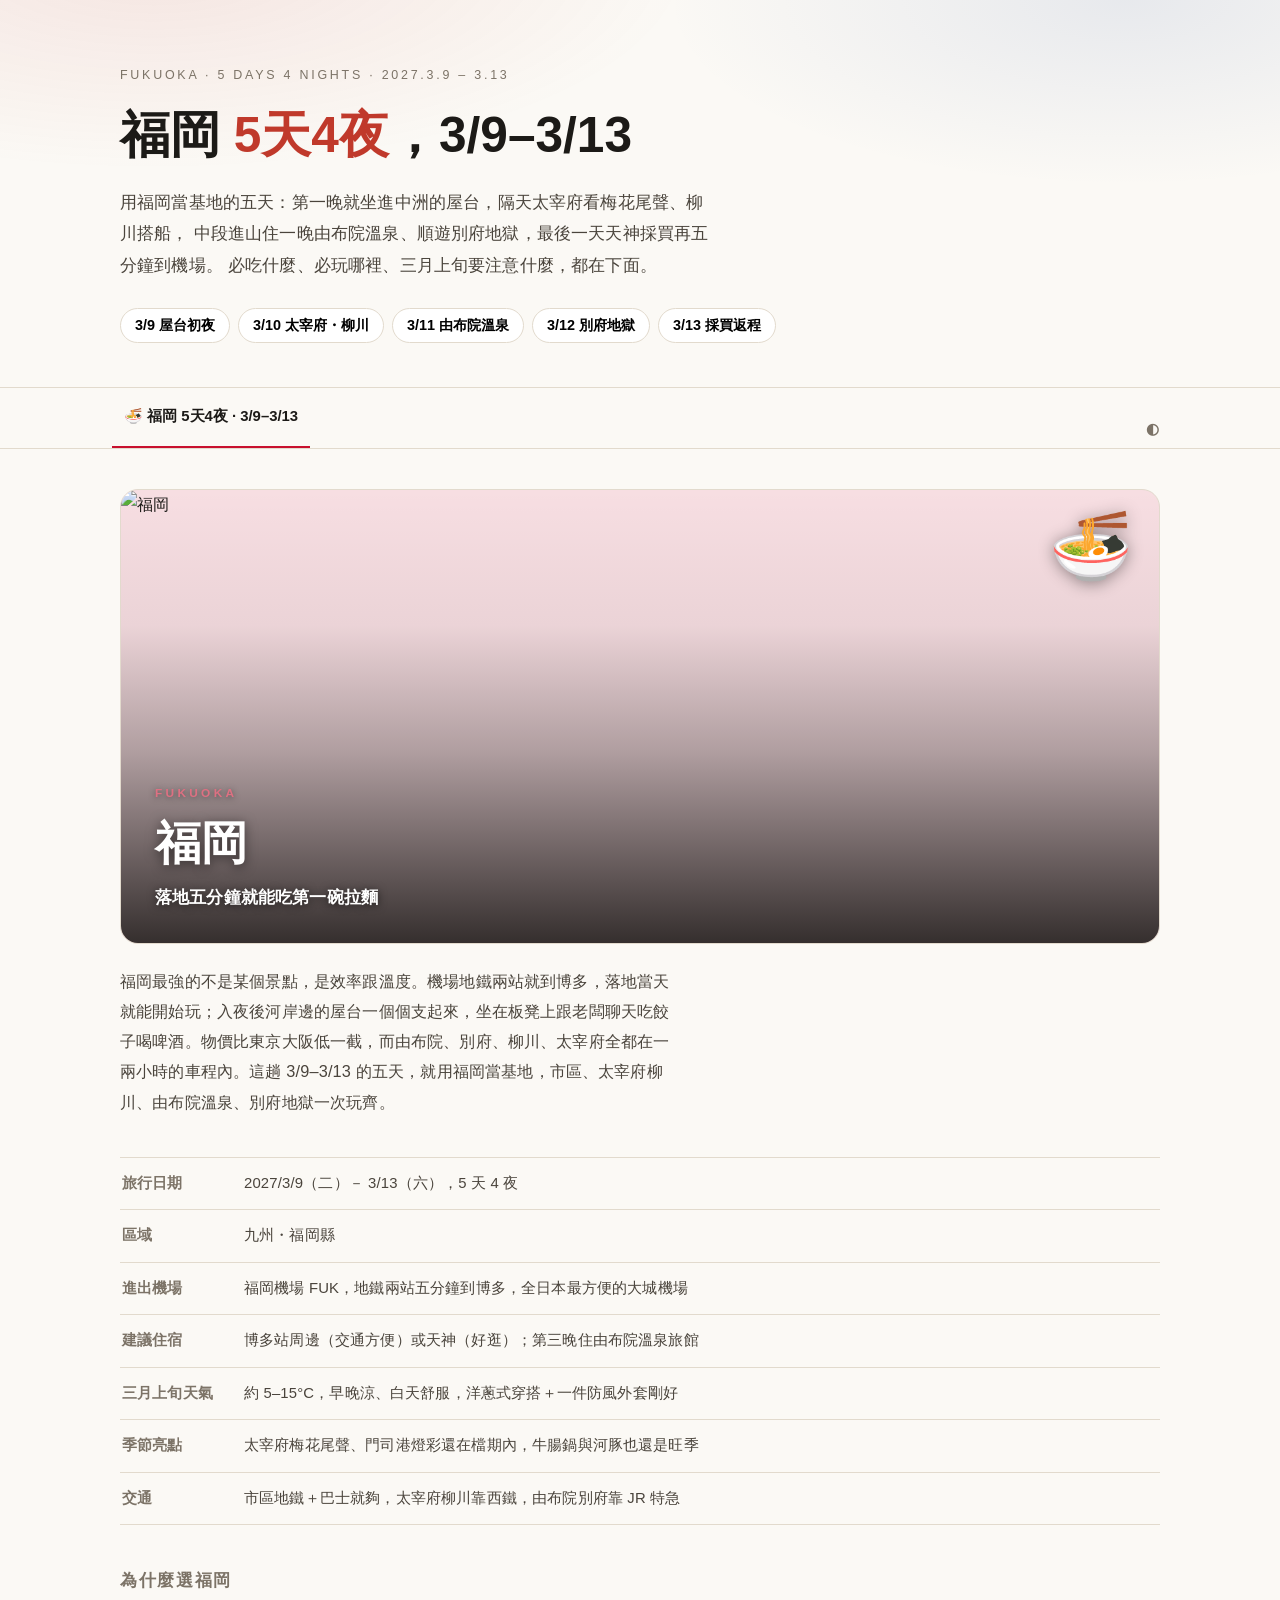
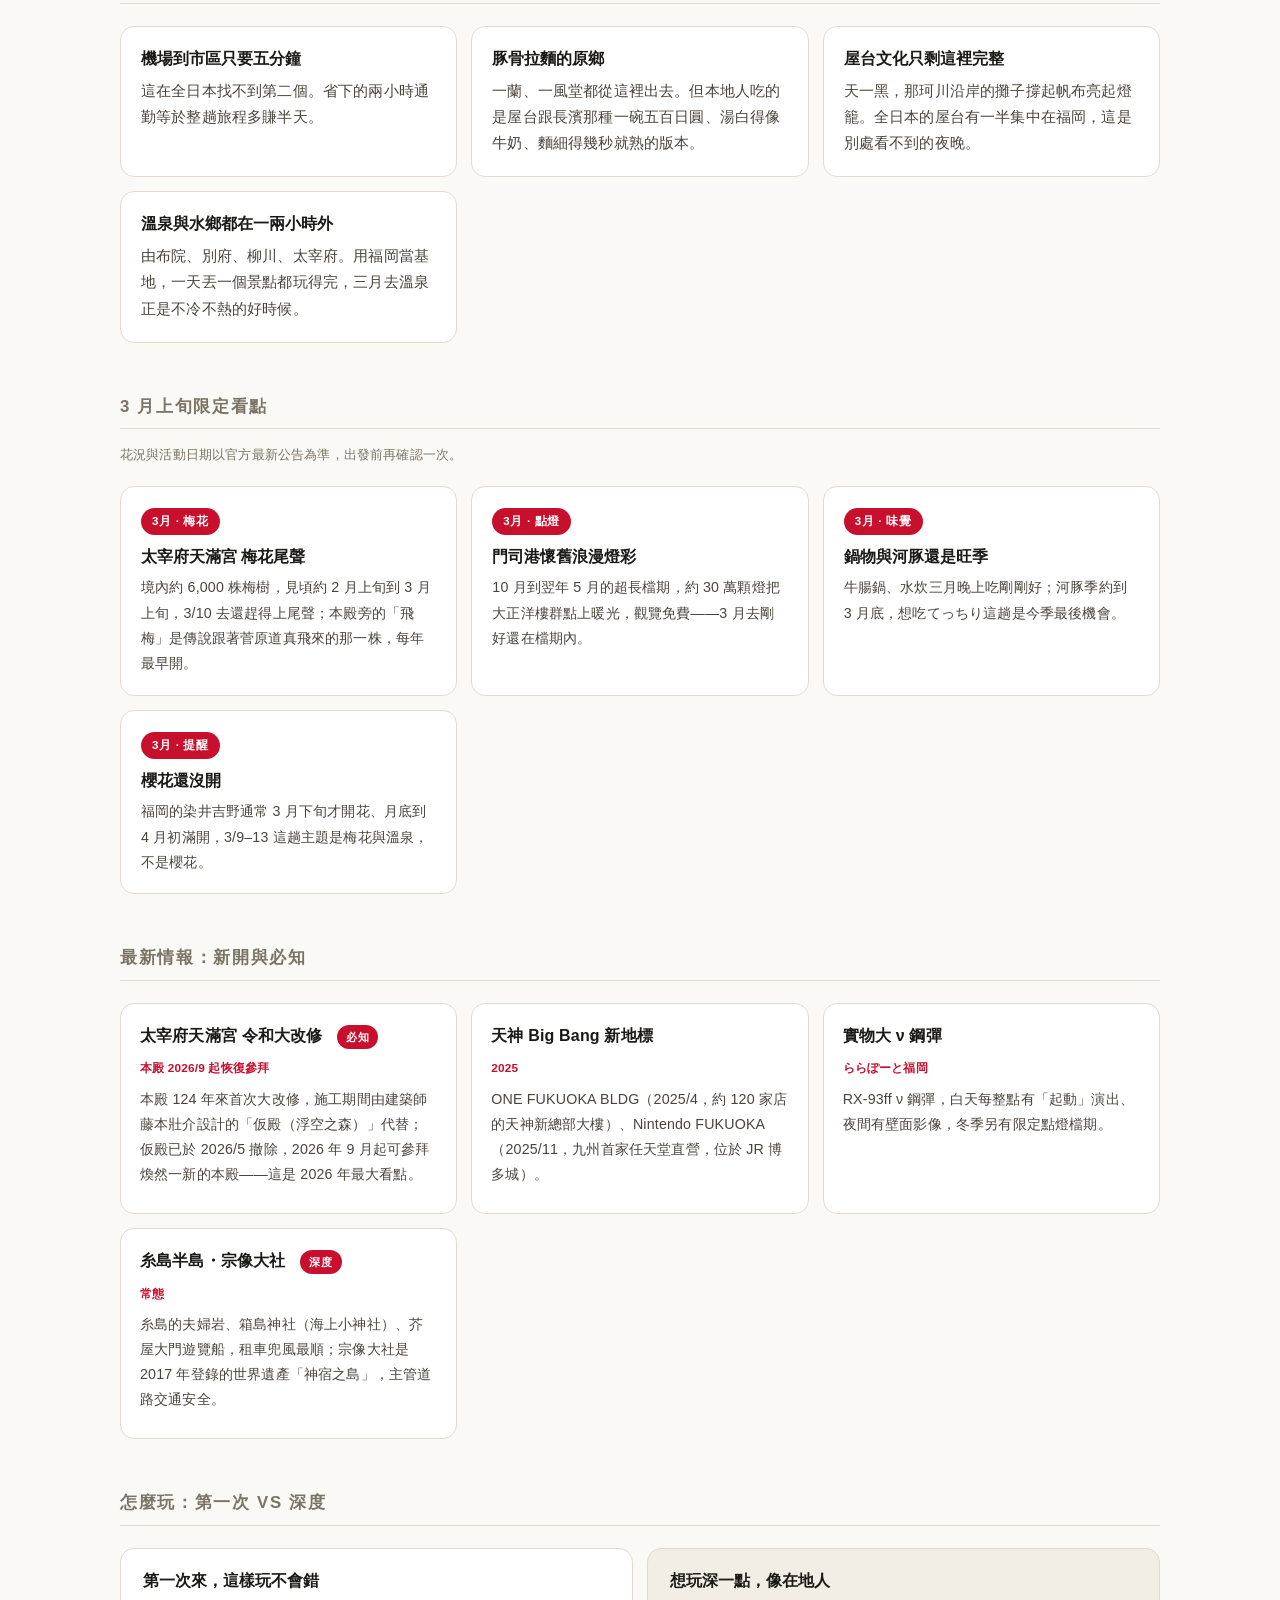
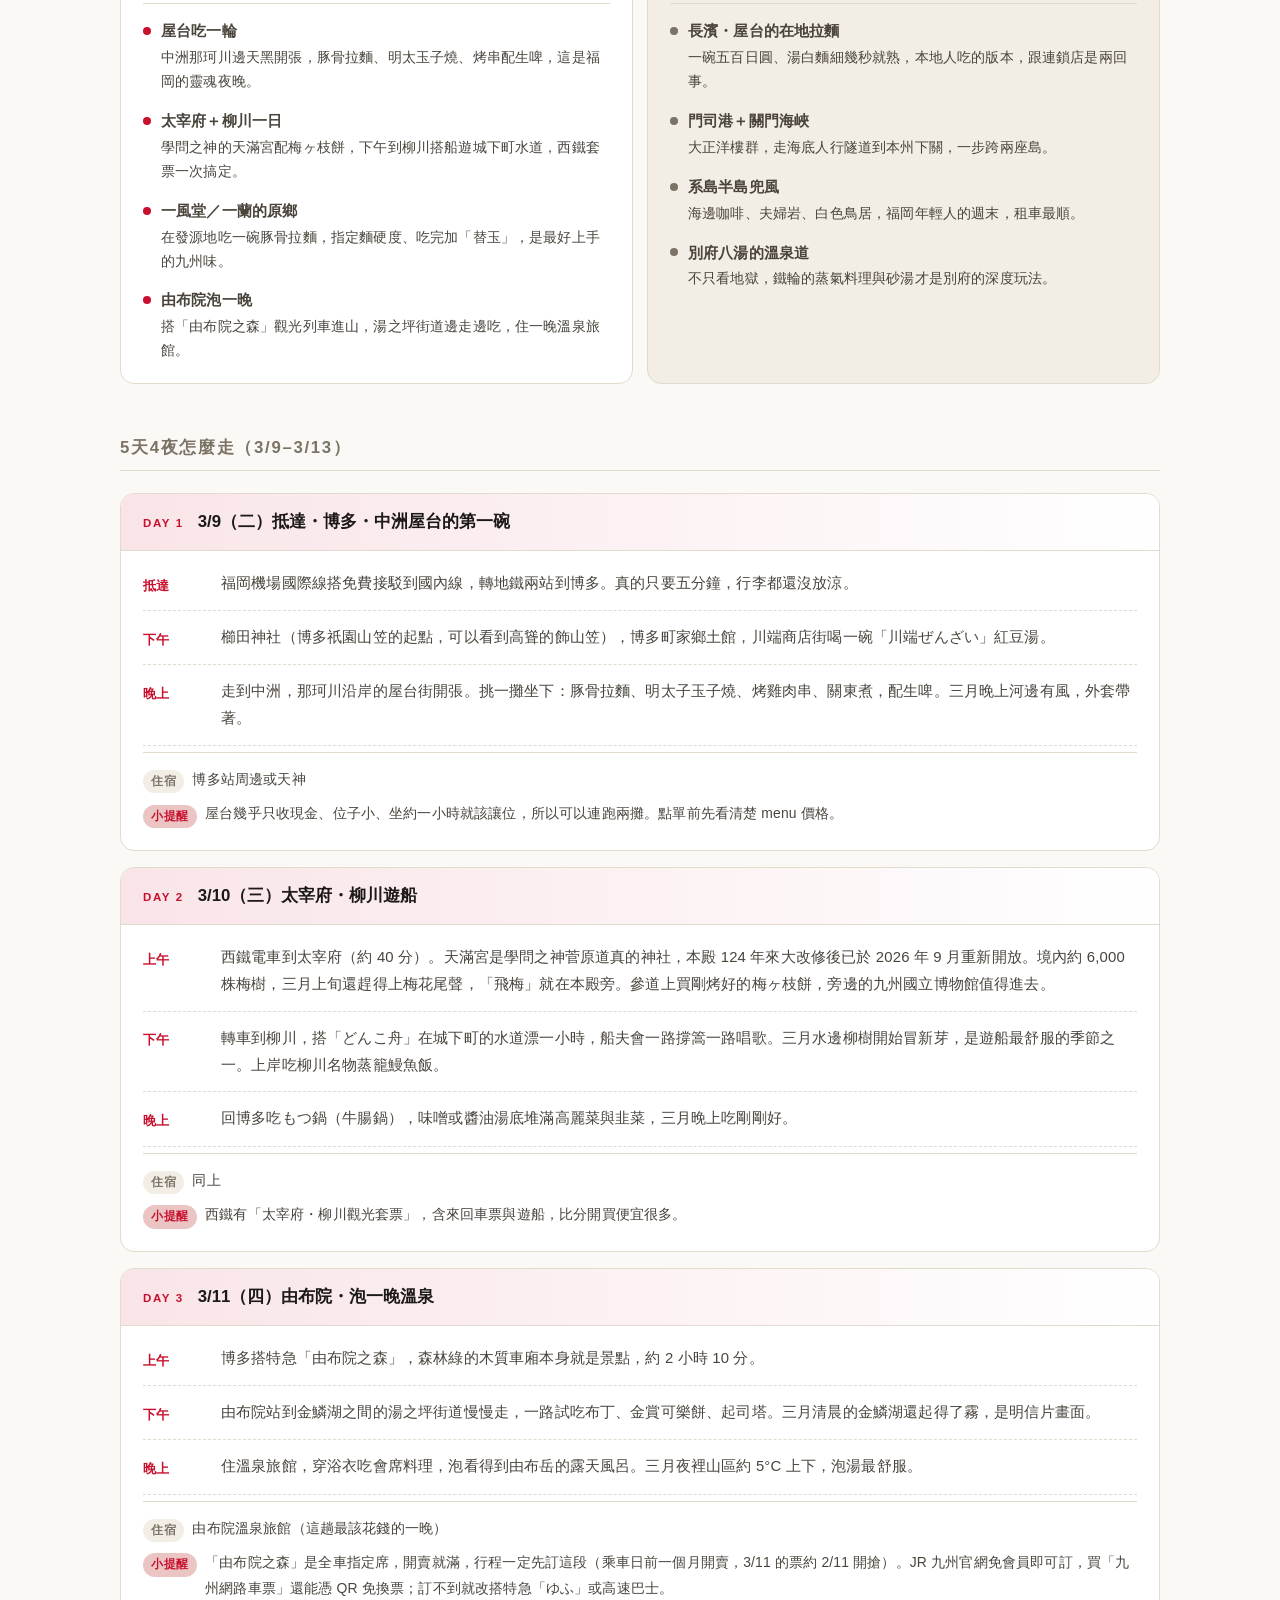
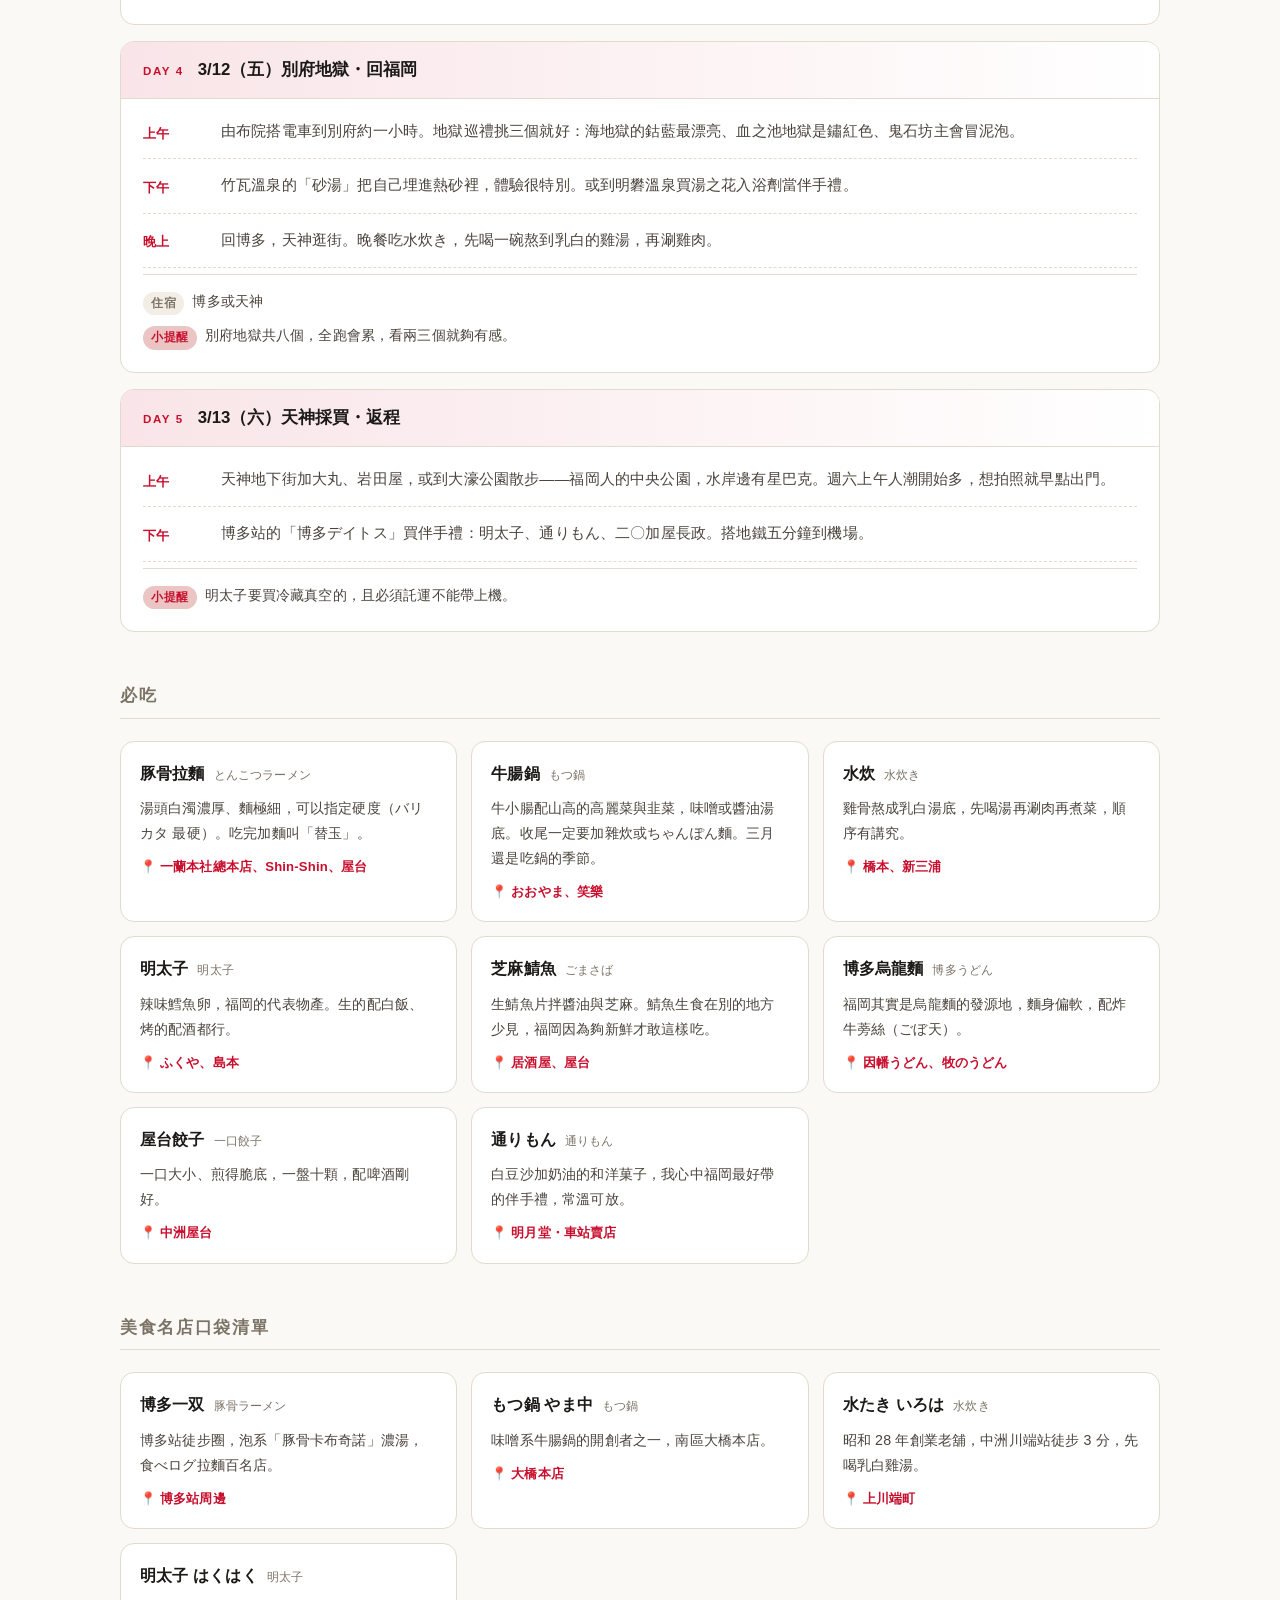
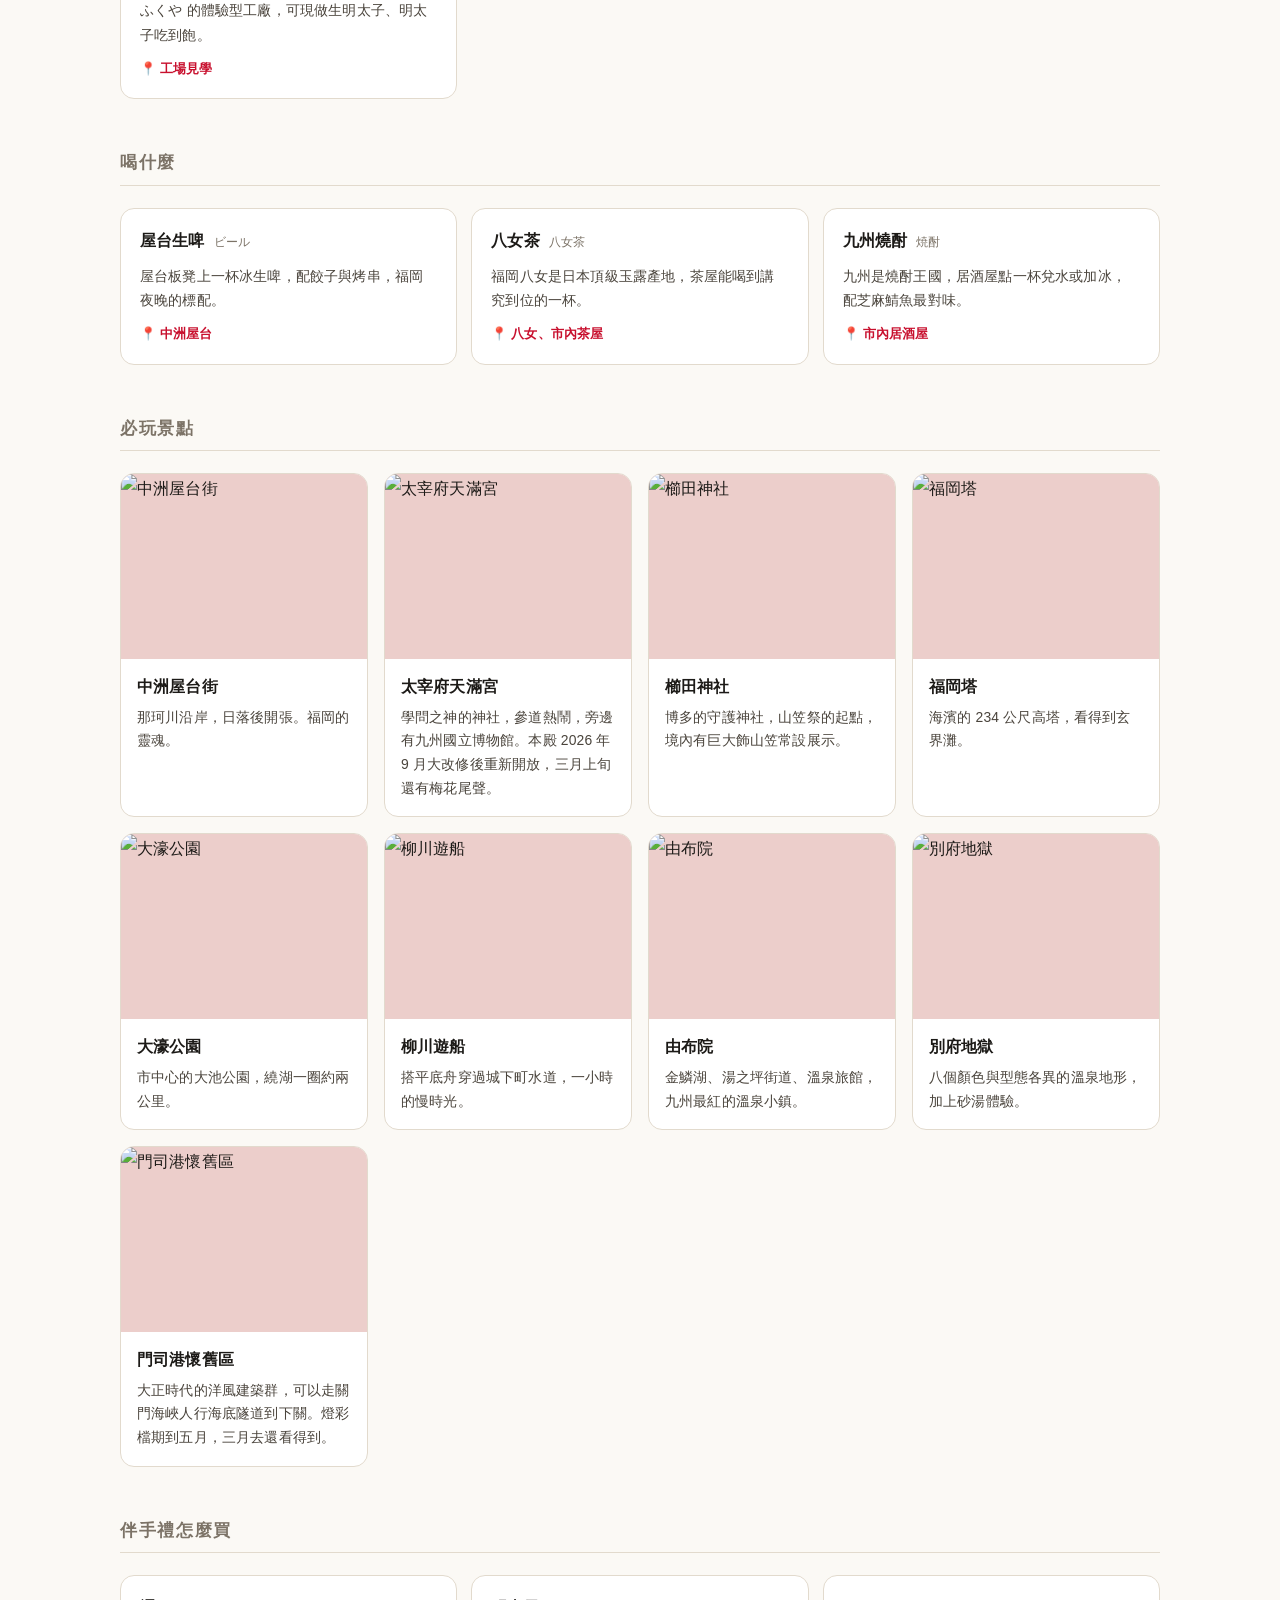
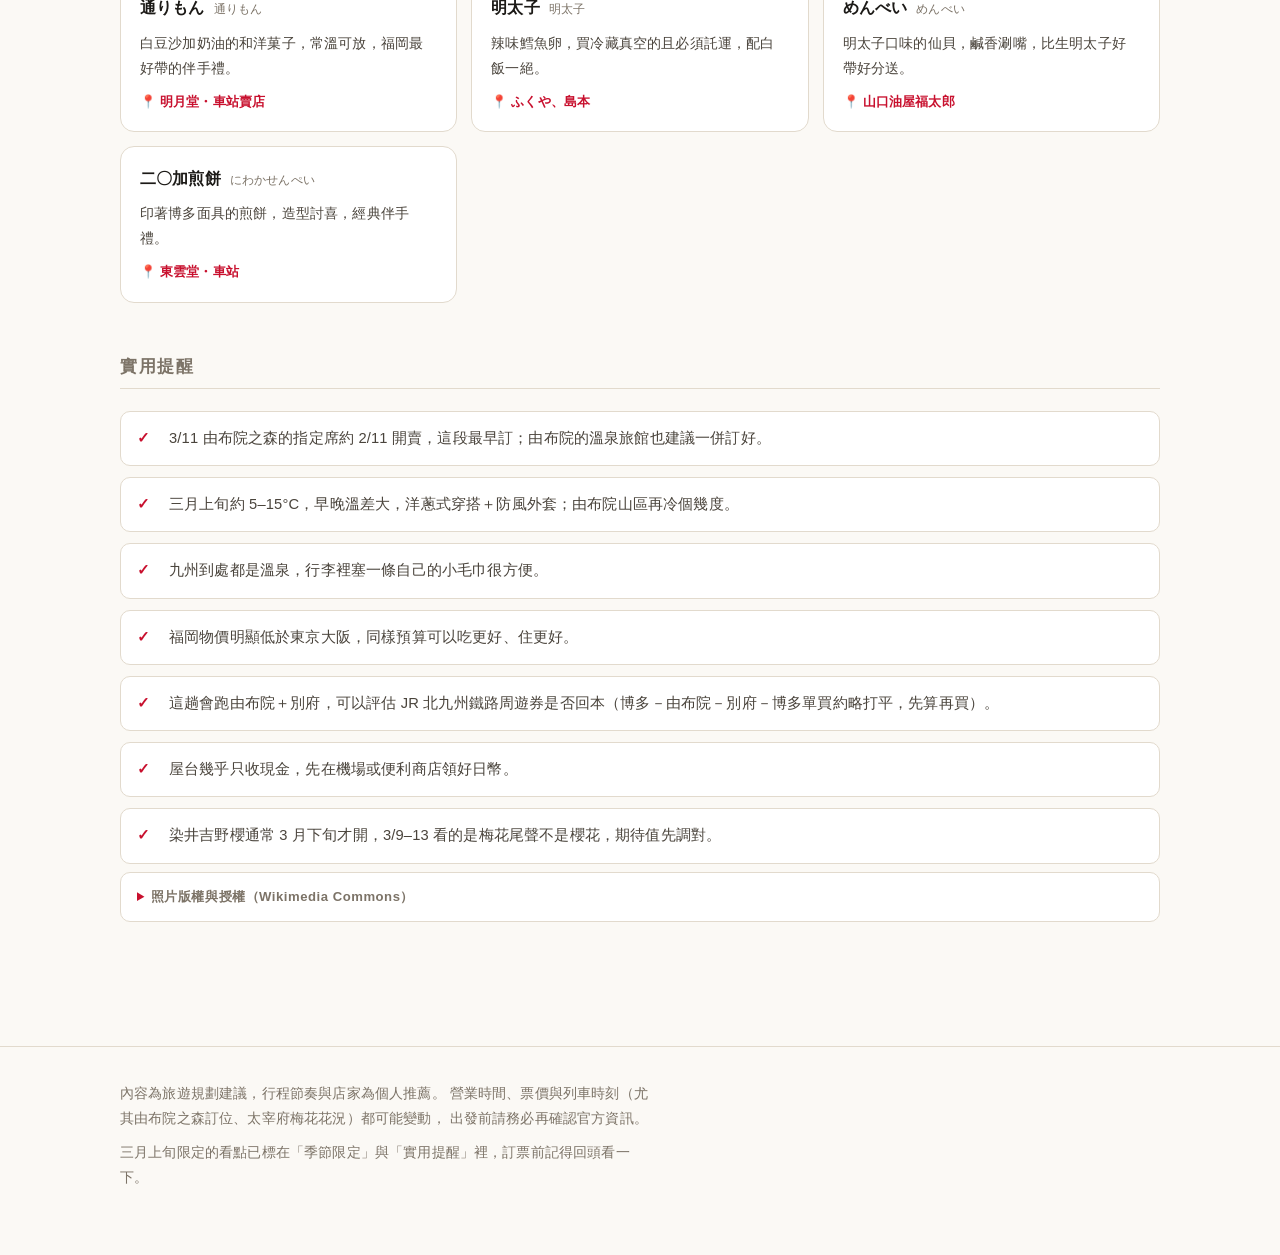
==== commit 3432a615: "Update site: Fukuoka 5D4N itinerary (3/9–3/13) Co-Authored-By: Claude Fable 5 <noreply@anthropic.com" ====
--- a/index.html
+++ b/index.html
@@ -3,8 +3,8 @@
 <head>
 <meta charset="UTF-8" />
 <meta name="viewport" content="width=device-width, initial-scale=1.0" />
-<title>日本六選一 · 5天4夜行程提案</title>
-<meta name="description" content="大阪、福岡、仙台、神戶、茨城、札幌、金澤——七個地點的特色、必吃、必玩，各附一份 5 天 4 夜行程。" />
+<title>福岡 5天4夜 · 3/9–3/13 行程</title>
+<meta name="description" content="福岡 5 天 4 夜（3/9–3/13）完整行程：博多屋台、太宰府柳川、由布院溫泉、別府地獄，附必吃清單、必玩景點與實用提醒。" />
 <link rel="icon" href="data:image/svg+xml,%3Csvg xmlns='http://www.w3.org/2000/svg' viewBox='0 0 100 100'%3E%3Ccircle cx='50' cy='50' r='46' fill='%23FBF9F5'/%3E%3Ccircle cx='50' cy='50' r='26' fill='%23C0392B'/%3E%3C/svg%3E" />
 <link rel="stylesheet" href="assets/style.css" />
 </head>
@@ -12,19 +12,19 @@
 
 <header class="hero">
   <div class="wrap">
-    <div class="kicker">JAPAN · 5 DAYS 4 NIGHTS</div>
-    <h1>七個地點，七份 <span class="sun">5天4夜</span> 提案</h1>
+    <div class="kicker">FUKUOKA · 5 DAYS 4 NIGHTS · 2027.3.9 – 3.13</div>
+    <h1>福岡 <span class="sun">5天4夜</span>，3/9–3/13</h1>
     <p class="lede">
-      大阪、福岡、仙台、神戶、茨城、札幌、金澤——這七個地點從北海道橫跨到北陸與九州，
-      5天4夜實際上只夠好好玩透一個。所以我幫每個地點各寫了一份完整行程：
-      它憑什麼值得去、五天怎麼排、必吃什麼、必玩哪裡，還有第一次去要注意的事。
+      用福岡當基地的五天：第一晚就坐進中洲的屋台，隔天太宰府看梅花尾聲、柳川搭船，
+      中段進山住一晚由布院溫泉、順遊別府地獄，最後一天天神採買再五分鐘到機場。
+      必吃什麼、必玩哪裡、三月上旬要注意什麼，都在下面。
     </p>
     <div class="hero-pills" id="heroPills"></div>
   </div>
 </header>
 
-<nav class="nav" aria-label="地點導覽">
-  <div class="nav-inner" id="tabs" role="tablist"></div>
+<nav class="nav" aria-label="工具列">
+  <div class="nav-inner" id="tabs"></div>
 </nav>
 
 <main class="wrap" id="panels"></main>
@@ -33,10 +33,10 @@
   <div class="wrap">
     <p>
       內容為旅遊規劃建議，行程節奏與店家為個人推薦。
-      營業時間、票價、纜車與道路的季節性封閉（尤其藏王ハイライン、摩耶纜車休日、由布院之森訂位）
-      都可能變動，出發前請務必再確認官方資訊。
+      營業時間、票價與列車時刻（尤其由布院之森訂位、太宰府梅花花況）都可能變動，
+      出發前請務必再確認官方資訊。
     </p>
-    <p>季節限定的看點已標在各地點的「實用提醒」裡，挑月份時記得回頭看一下。</p>
+    <p>三月上旬限定的看點已標在「季節限定」與「實用提醒」裡，訂票前記得回頭看一下。</p>
   </div>
 </footer>
 
@@ -75,131 +75,6 @@
 
   function extraOf(id) {
     return (typeof EXTRA !== 'undefined' && EXTRA[id]) ? EXTRA[id] : {};
-  }
-
-  function findBy(key, val) {
-    for (var i = 0; i < DESTINATIONS.length; i++) {
-      if (DESTINATIONS[i][key] === val) return DESTINATIONS[i];
-    }
-    return null;
-  }
-
-  var accentOf = function (id) {
-    var d = findBy('id', id);
-    return d ? d.accent : '#C0392B';
-  };
-
-  var emojiOf = function (id) {
-    var d = findBy('id', id);
-    return d ? d.emoji : '📍';
-  };
-
-  var idOfName = function (name) {
-    var d = findBy('name', name);
-    return d ? d.id : '';
-  };
-
-  /* ── 總覽面板 ─────────────────────────────────────── */
-  function overviewPanel() {
-    var rows = OVERVIEW.map(function (o) {
-      return '<tr style="--row-accent:' + accentOf(o.id) + '">'
-        + '<td><button class="dest-link" data-goto="' + o.id + '">'
-        + emojiOf(o.id) + ' ' + esc(o.name) + '</button></td>'
-        + '<td>' + esc(o.region) + '</td>'
-        + '<td>' + esc(o.airport) + '</td>'
-        + '<td>' + esc(o.flight) + '</td>'
-        + '<td>' + esc(o.season) + '</td>'
-        + '<td>' + esc(o.good) + '</td>'
-        + '<td class="stars">'
-        + new Array(o.level + 1).join('★') + new Array(4 - o.level).join('☆')
-        + '<br><span style="font-size:.78rem">' + esc(o.levelText) + '</span></td>'
-        + '</tr>';
-    }).join('');
-
-    var picks = PICK_GUIDE.map(function (p) {
-      return '<div class="pick" style="border-left-color:' + accentOf(idOfName(p.a)) + '">'
-        + '<div class="q">' + esc(p.q) + '</div>'
-        + '<div class="a">' + emojiOf(idOfName(p.a)) + ' ' + esc(p.a) + '</div>'
-        + '<p class="why">' + esc(p.why) + '</p>'
-        + '</div>';
-    }).join('');
-
-    var cards = DESTINATIONS.map(function (d) {
-      var x = extraOf(d.id);
-      var url = x.hero ? imgUrl(d.id, x.hero, 700) : '';
-      var thumb = url
-        ? '<img src="' + url + '" alt="' + esc(d.name) + '" loading="lazy" />'
-        : '';
-      var ov = null;
-      for (var oi = 0; oi < OVERVIEW.length; oi++) {
-        if (OVERVIEW[oi].id === d.id) { ov = OVERVIEW[oi]; break; }
-      }
-      var meta = ov
-        ? '<div class="mt"><span>' + esc(ov.region) + '</span><span>' + esc(ov.good) + '</span></div>'
-        : '';
-      return '<button class="dest-card" data-goto="' + d.id + '" style="--dest:' + d.accent + '">'
-        + '<div class="thumb">' + thumb
-        + '<span class="badge">' + d.emoji + ' ' + esc(d.name) + '</span></div>'
-        + '<div class="body">'
-        + '<div class="tl">' + esc(d.tagline) + '</div>'
-        + meta
-        + '</div></button>';
-    }).join('');
-
-    return '<section class="panel" id="panel-overview" role="tabpanel">'
-
-      + '<div class="section">'
-      + '<h2>七個地點</h2>'
-      + '<div class="dest-cards">' + cards + '</div>'
-      + '</div>'
-
-      + '<div class="section">'
-      + '<h2>先講一件重要的事</h2>'
-      + '<div class="note">'
-      + '<p><strong>這七個地點沒辦法在同一趟 5天4夜裡玩完。</strong>'
-      + '札幌在北海道、仙台在東北、茨城在關東、大阪跟神戶在關西、金澤在北陸、福岡在九州，'
-      + '光是南北兩端的移動就要耗掉一整天。</p>'
-      + '<p>所以這份網站的用法是：<strong>先用下面的比較表跟「怎麼選」決定一個地點</strong>，'
-      + '再點上方的頁籤看那個地點完整的五天怎麼走。'
-      + '大阪與神戶是唯一可以合併的一組（JR 只要 21 分鐘），神戶那份行程裡也已經考慮到這點。</p>'
-      + '</div>'
-      + '</div>'
-
-      + '<div class="section">'
-      + '<h2>七個地點比一比</h2>'
-      + '<div class="table-scroll"><table>'
-      + '<thead><tr>'
-      + '<th>地點</th><th>區域</th><th>進出機場</th><th>從台灣</th>'
-      + '<th>最佳季節</th><th>適合</th><th>上手度</th>'
-      + '</tr></thead><tbody>' + rows + '</tbody>'
-      + '</table></div>'
-      + '</div>'
-
-      + '<div class="section">'
-      + '<h2>那我該選哪個？</h2>'
-      + '<div class="grid c2">' + picks + '</div>'
-      + '</div>'
-
-      + '<div class="section">'
-      + '<h2>如果是團體投票，我的排序</h2>'
-      + '<div class="note">'
-      + '<p><strong>1. 大阪</strong>——第一次去日本的最穩解。吃、逛、古城、京都奈良全包，'
-      + '交通好懂，走錯路也救得回來，同行的人不管想幹嘛都有事做。</p>'
-      + '<p><strong>2. 札幌</strong>——如果時間落在二月或六到八月，它的體驗差異最大：'
-      + '台灣沒有的雪，跟台灣沒有的涼夏。缺點是機票最貴。</p>'
-      + '<p><strong>3. 福岡</strong>——CP 值第一。機場離市區五分鐘，物價低一截，'
-      + '而且可以順手把由布院溫泉排進去。</p>'
-      + '<p><strong>4. 金澤</strong>——想要京都的古都氛圍卻怕人潮的話最合適。'
-      + '兼六園、茶屋街、螃蟹與金箔，2024 年新幹線通車後東京直達更方便（牽涉能登的部分要先查復原狀況）。</p>'
-      + '<p><strong>5. 神戶</strong>——想輕鬆一點、走文青路線，或已經去過大阪的話選這個。</p>'
-      + '<p><strong>6. 仙台</strong>——受不了人潮、喜歡溫泉與自然的人會愛。'
-      + '但直飛班次少，通常要從東京轉新幹線。</p>'
-      + '<p><strong>7. 茨城</strong>——最需要條件：要有國際駕照跟願意開車的人，'
-      + '而且日期要卡在花季。條件對了它很棒，條件不對就會很空。</p>'
-      + '</div>'
-      + '</div>'
-
-      + '</section>';
   }
 
   /* ── 地點面板 ─────────────────────────────────────── */
@@ -235,7 +110,7 @@
         foot += '</div>';
       }
 
-      return '<article class="day">'
+      return '<article class="day" id="day-' + day.day + '">'
         + '<div class="day-head">'
         + '<span class="day-num">DAY ' + day.day + '</span>'
         + '<h3>' + esc(day.title) + '</h3>'
@@ -336,8 +211,8 @@
           + '<h3>' + esc(s.title) + '</h3>'
           + '<p>' + esc(s.text) + '</p></div>';
       }).join('');
-      seasonal = '<div class="section"><h2>季節限定</h2>'
-        + '<p class="data-note">資訊查證於 2026 年 7 月；活動日期與票價以官方最新公告為準。</p>'
+      seasonal = '<div class="section"><h2>3 月上旬限定看點</h2>'
+        + '<p class="data-note">花況與活動日期以官方最新公告為準，出發前再確認一次。</p>'
         + '<div class="grid c2">' + sc + '</div></div>';
     }
 
@@ -373,7 +248,6 @@
       ? '<div class="dest-hero">'
         + '<img src="' + heroUrl + '" alt="' + esc(d.name) + '" />'
         + '<div class="scrim"></div>'
-        + (d.pick ? '<span class="pick-ribbon">✨ 編輯私房推薦</span>' : '')
         + '<div class="big-emoji">' + d.emoji + '</div>'
         + '<div class="cap">'
         + '<div class="romaji">' + esc(d.romaji) + '</div>'
@@ -382,9 +256,8 @@
         + '</div></div>'
       : '';
 
-    return '<section class="panel" id="panel-' + d.id + '" role="tabpanel" style="--dest:' + d.accent + '">'
-
-      + (d.pick ? '<a class="pick-back" data-goto="recommend">← 回私房推薦</a>' : '')
+    return '<section class="panel is-active" id="panel-' + d.id + '" role="main" style="--dest:' + d.accent + '">'
+
       + hero
       + '<div class="dest-head">'
       + '<p class="intro">' + esc(d.intro) + '</p>'
@@ -392,7 +265,7 @@
 
       + '<dl class="facts">' + facts + '</dl>'
 
-      + '<div class="section"><h2>為什麼值得去</h2>'
+      + '<div class="section"><h2>為什麼選福岡</h2>'
       + '<div class="grid c2">' + why + '</div></div>'
 
       + seasonal
@@ -400,7 +273,7 @@
 
       + (howto ? '<div class="section"><h2>怎麼玩：第一次 vs 深度</h2>' + howto + '</div>' : '')
 
-      + '<div class="section"><h2>5天4夜怎麼走</h2>'
+      + '<div class="section" id="itinerary"><h2>5天4夜怎麼走（3/9–3/13）</h2>'
       + '<div class="days">' + days + '</div></div>'
 
       + '<div class="section"><h2>必吃</h2>'
@@ -424,118 +297,36 @@
       + '</section>';
   }
 
-  /* ── 編輯私房推薦面板 ─────────────────────────────── */
-  var REC_ACCENT = '#3E7C82';
-
-  function recommendPanel() {
-    var cards = (typeof RECOMMEND !== 'undefined' ? RECOMMEND : []).map(function (r) {
-      var url = imgUrl(r.id, r.id + '-hero', 900);
-      var thumb = url ? '<img src="' + url + '" alt="' + esc(r.name) + '" loading="lazy" />' : '';
-      var row = function (lbl, val) {
-        return '<div class="rec-row"><span class="rl">' + lbl + '</span><span>' + esc(val) + '</span></div>';
-      };
-      return '<article class="rec-card" data-goto="' + r.id + '">'
-        + '<div class="rec-ph">' + thumb
-        + '<span class="rec-badge">' + r.emoji + ' ' + esc(r.name) + '</span>'
-        + '<span class="rec-region">' + esc(r.region) + '</span></div>'
-        + '<div class="rec-body">'
-        + '<div class="rec-tag">' + esc(r.tagline) + '</div>'
-        + '<p class="rec-why">' + esc(r.why) + '</p>'
-        + row('亮點', r.highlights.join('、'))
-        + row('必吃', r.eats.join('、'))
-        + row('季節', r.season)
-        + row('天數', r.days)
-        + row('怎麼去', r.transport)
-        + '<div class="rec-note"><span class="tag-new">最新</span>' + esc(r.heads) + '</div>'
-        + '<div class="rec-more">看完整介紹與 5 天 4 夜行程 →</div>'
-        + '</div></article>';
-    }).join('');
-
-    var recCredits = (typeof CREDITS !== 'undefined' ? CREDITS : [])
-      .filter(function (c) { return c.dest === 'recommend'; })
-      .map(function (c) {
-        return '<li>' + esc(c.title) + ' — ' + esc(c.artist)
-          + '（' + esc(c.license) + '）· '
-          + '<a href="' + esc(c.source) + '" target="_blank" rel="noopener">來源</a></li>';
-      }).join('');
-    var credits = recCredits
-      ? '<details class="credits"><summary>照片版權與授權（Wikimedia Commons）</summary><ul>'
-        + recCredits + '</ul></details>'
-      : '';
-
-    return '<section class="panel" id="panel-recommend" role="tabpanel" style="--dest:' + REC_ACCENT + '">'
-      + '<div class="section">'
-      + '<h2>編輯私房推薦</h2>'
-      + '<p class="data-note">這一區不是投票名單，而是我以旅遊角度補的「沒被提名、卻值得單獨成行」五個地點，'
-      + '刻意跨開東北、山陰、紀伊半島、中國地方與四國，把現有七地沒代表到的區域與主題補齊。'
-      + '每個都有跟其他地點一樣完整的頁面——<strong>點任一張卡（或上方頁籤）看完整介紹與 5 天 4 夜行程</strong>。'
-      + '資訊查證於 2026 年 8 月，活動與票價以官方最新公告為準。</p>'
-      + '<div class="rec-grid">' + cards + '</div>'
-      + credits
-      + '</div></section>';
-  }
-
   /* ── 組裝 ─────────────────────────────────────────── */
+  var FUKUOKA = DESTINATIONS[0];
   var tabsEl = document.getElementById('tabs');
   var panelsEl = document.getElementById('panels');
   var heroEl = document.getElementById('heroPills');
 
-  var PICK_LIST = (typeof PICKS !== 'undefined' ? PICKS : []);
-
-  var tabDefs = [{ id: 'overview', label: '總覽', accent: '#C0392B' }].concat(
-    DESTINATIONS.map(function (d) {
-      return { id: d.id, label: d.emoji + ' ' + d.name, accent: d.accent };
-    })
-  ).concat([{ id: 'recommend', label: '✨ 私房推薦', accent: REC_ACCENT }]);
-  /* 5 個私房推薦景點不各佔頁籤，收攏在「✨ 私房推薦」tab 下，由 hub 卡片點進完整頁 */
-
-  tabsEl.innerHTML = tabDefs.map(function (t) {
-    return '<button role="tab" data-tab="' + t.id + '" aria-selected="false"'
-      + ' style="--tab-accent:' + t.accent + '">' + t.label + '</button>';
-  }).join('') + '<button class="theme-toggle" id="themeToggle" aria-label="切換深淺色">◐</button>';
-
-  panelsEl.innerHTML = overviewPanel() + DESTINATIONS.map(destPanel).join('')
-    + recommendPanel() + PICK_LIST.map(destPanel).join('');
-
-  heroEl.innerHTML = DESTINATIONS.map(function (d) {
-    return '<button class="hero-pill" data-goto="' + d.id + '">'
-      + d.emoji + ' ' + esc(d.name) + '</button>';
+  tabsEl.innerHTML = '<button role="tab" data-tab="fukuoka" aria-selected="true"'
+    + ' style="--tab-accent:' + FUKUOKA.accent + '">' + FUKUOKA.emoji + ' 福岡 5天4夜 · 3/9–3/13</button>'
+    + '<button class="theme-toggle" id="themeToggle" aria-label="切換深淺色">◐</button>';
+
+  panelsEl.innerHTML = destPanel(FUKUOKA);
+
+  /* 英雄區的每日小膠囊：點了捲到那一天 */
+  var DAY_PILLS = [
+    { day: 1, label: '3/9 屋台初夜' },
+    { day: 2, label: '3/10 太宰府・柳川' },
+    { day: 3, label: '3/11 由布院溫泉' },
+    { day: 4, label: '3/12 別府地獄' },
+    { day: 5, label: '3/13 採買返程' },
+  ];
+  heroEl.innerHTML = DAY_PILLS.map(function (p) {
+    return '<button class="hero-pill" data-day="' + p.day + '">' + esc(p.label) + '</button>';
   }).join('');
 
-  var PICK_IDS = PICK_LIST.map(function (d) { return d.id; });
-
-  function show(id, push) {
-    var panel = document.getElementById('panel-' + id);
-    if (!panel) { id = 'overview'; panel = document.getElementById('panel-overview'); }
-
-    /* 私房推薦的 5 個景點沒有自己的頁籤，高亮回「私房推薦」 */
-    var tabId = PICK_IDS.indexOf(id) !== -1 ? 'recommend' : id;
-
-    Array.prototype.forEach.call(document.querySelectorAll('.panel'), function (p) {
-      p.classList.toggle('is-active', p === panel);
-    });
-    Array.prototype.forEach.call(tabsEl.querySelectorAll('[data-tab]'), function (b) {
-      var on = b.getAttribute('data-tab') === tabId;
-      b.setAttribute('aria-selected', on ? 'true' : 'false');
-      if (on) b.scrollIntoView({ block: 'nearest', inline: 'center' });
-    });
-
-    if (push && location.hash.slice(1) !== id) {
-      history.pushState(null, '', '#' + id);
-    }
-    window.scrollTo({ top: 0 });
-  }
-
   document.addEventListener('click', function (e) {
-    var tab = e.target.closest('[data-tab]');
-    if (tab) { show(tab.getAttribute('data-tab'), true); return; }
-
-    var go = e.target.closest('[data-goto]');
-    if (go) { show(go.getAttribute('data-goto'), true); return; }
-  });
-
-  window.addEventListener('hashchange', function () {
-    show(location.hash.slice(1) || 'overview', false);
+    var pill = e.target.closest('[data-day]');
+    if (pill) {
+      var el = document.getElementById('day-' + pill.getAttribute('data-day'));
+      if (el) el.scrollIntoView({ behavior: 'smooth', block: 'start' });
+    }
   });
 
   /* 深淺色切換 */
@@ -562,8 +353,6 @@
   toTop.addEventListener('click', function () {
     window.scrollTo({ top: 0, behavior: 'smooth' });
   });
-
-  show(location.hash.slice(1) || 'overview', false);
 })();
 </script>
 </body>
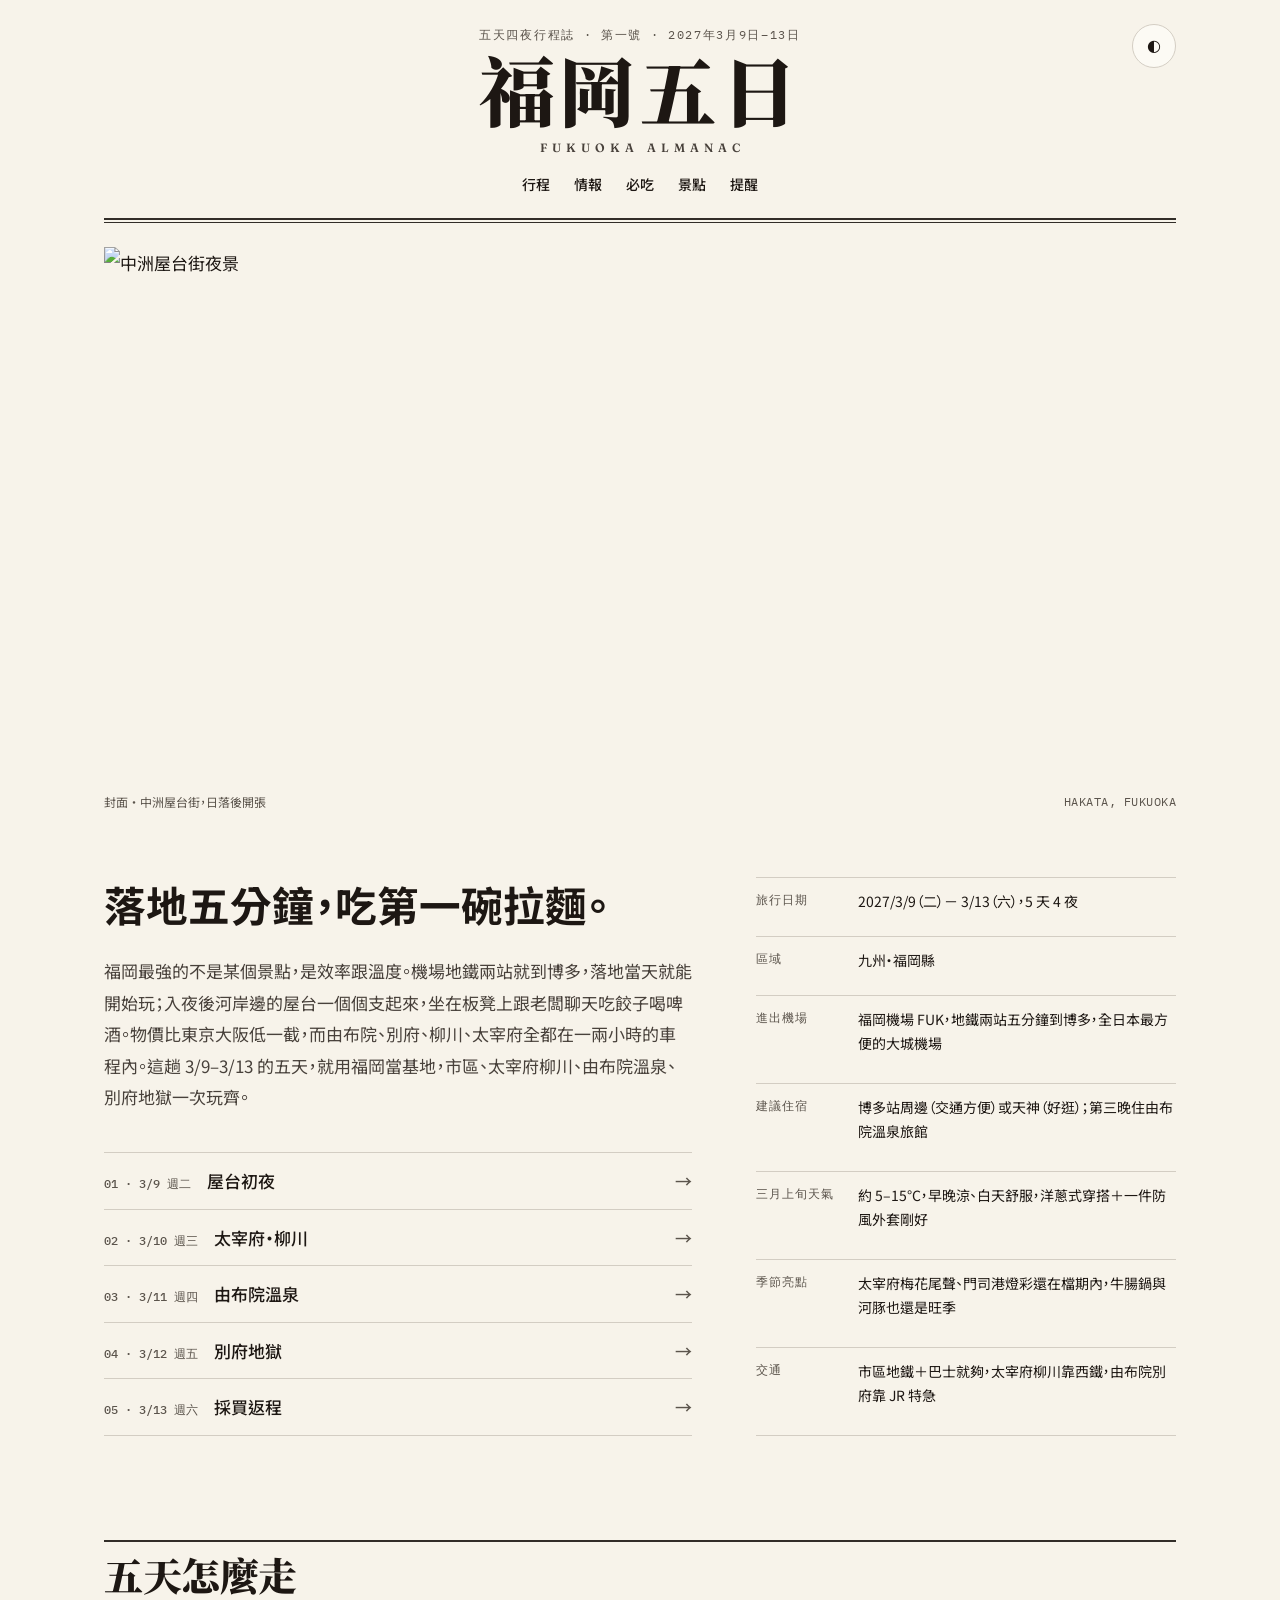
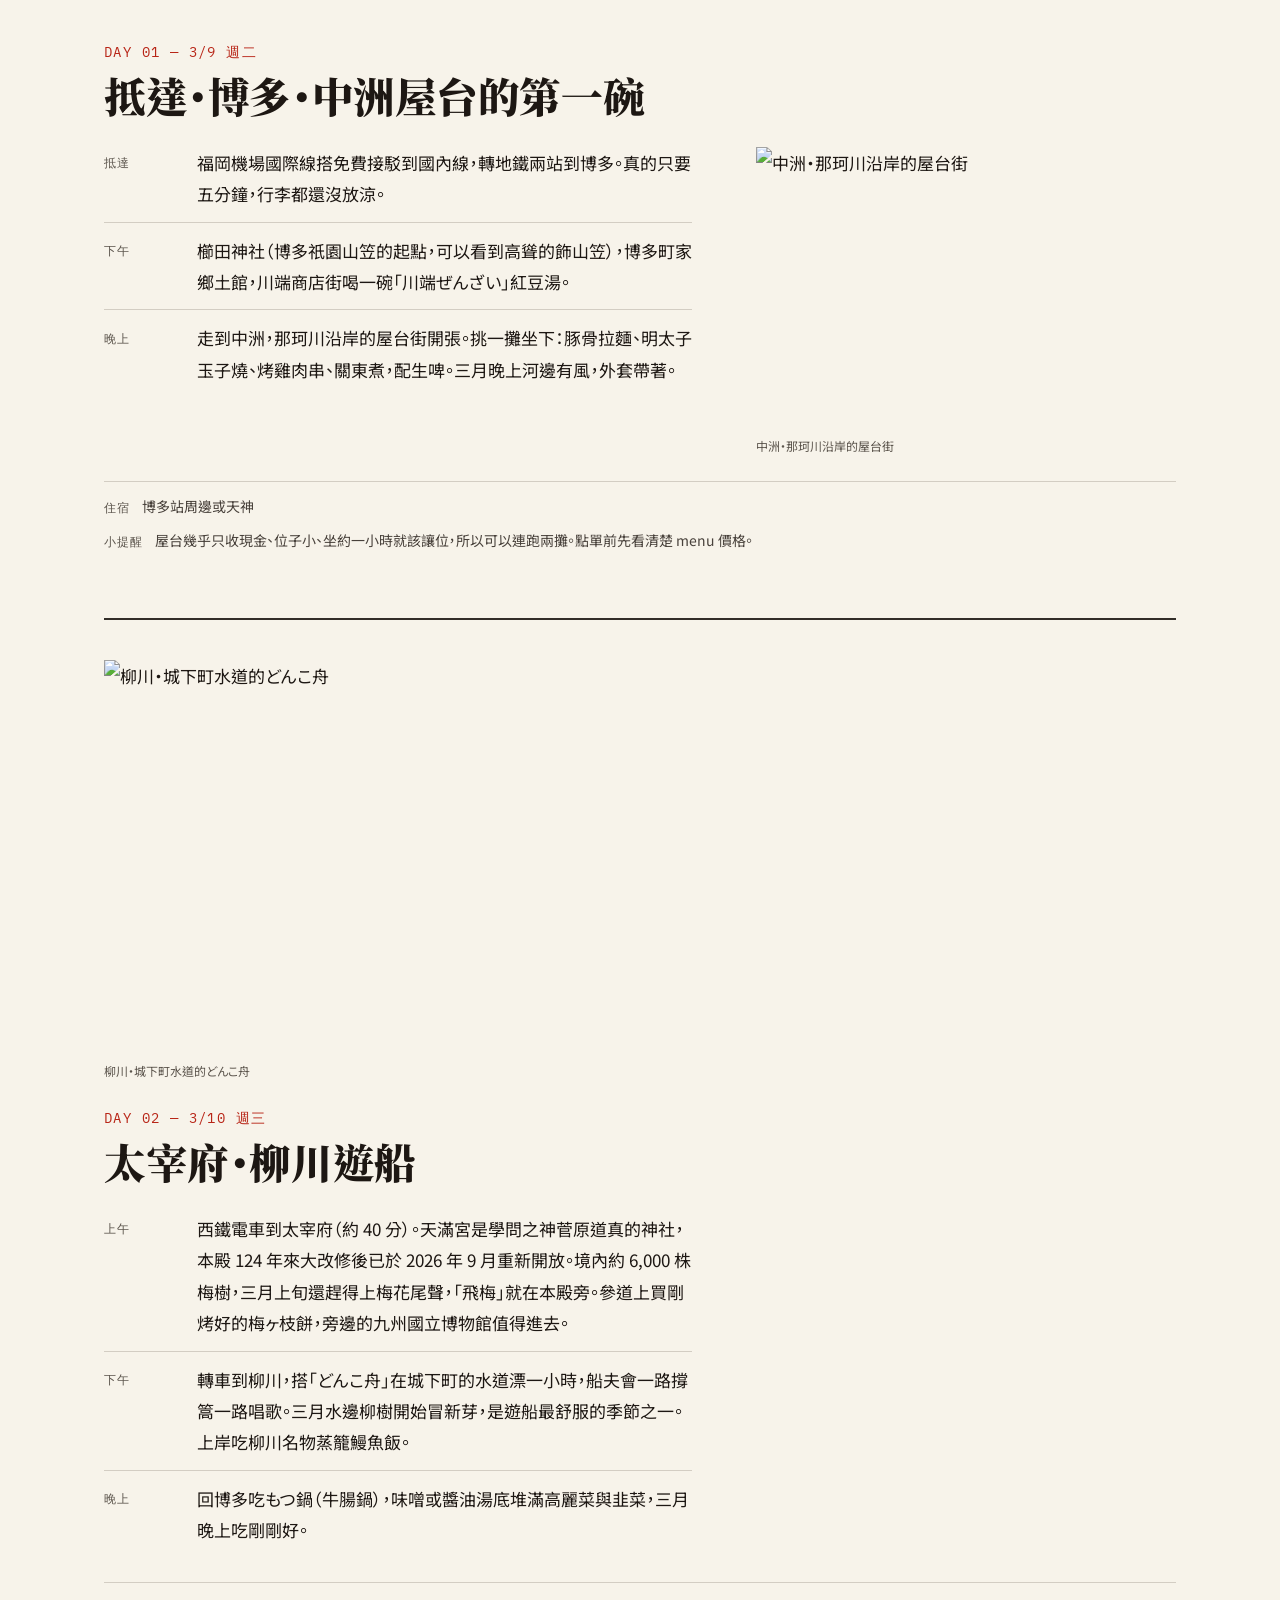
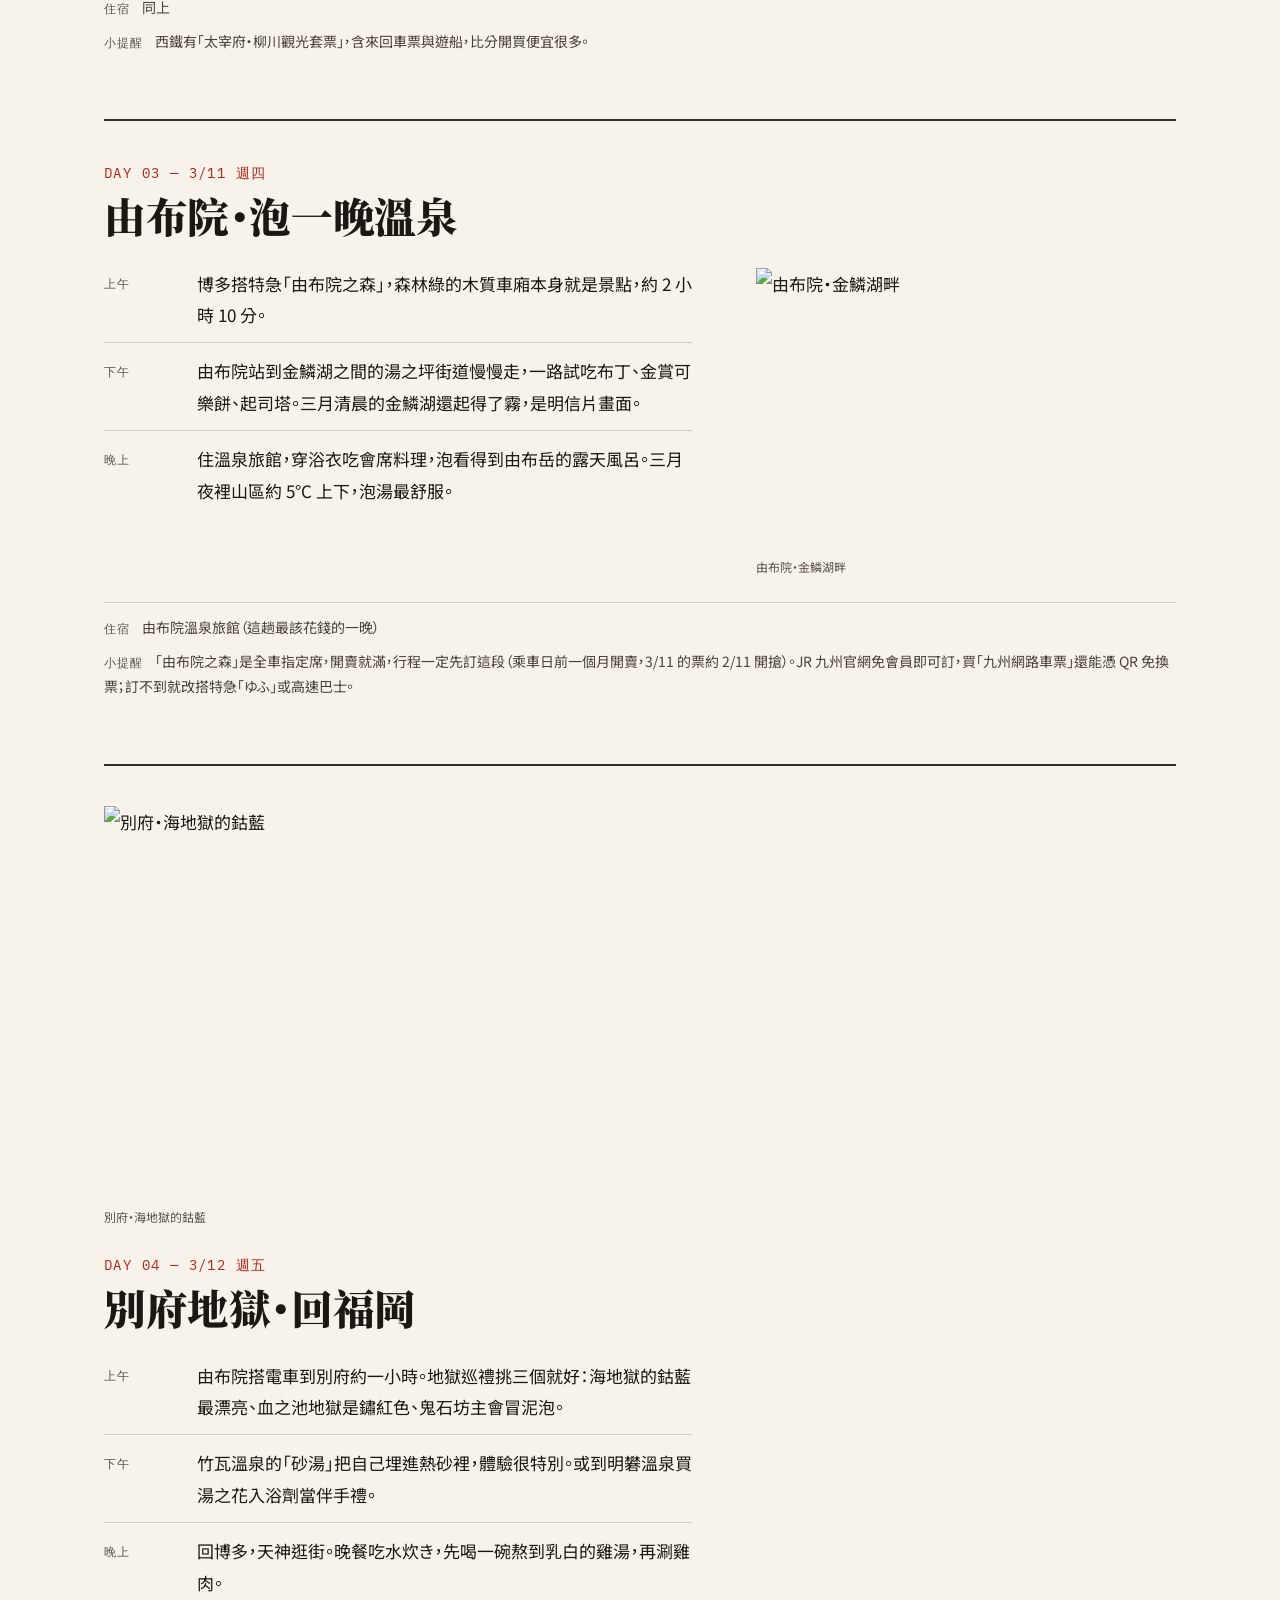
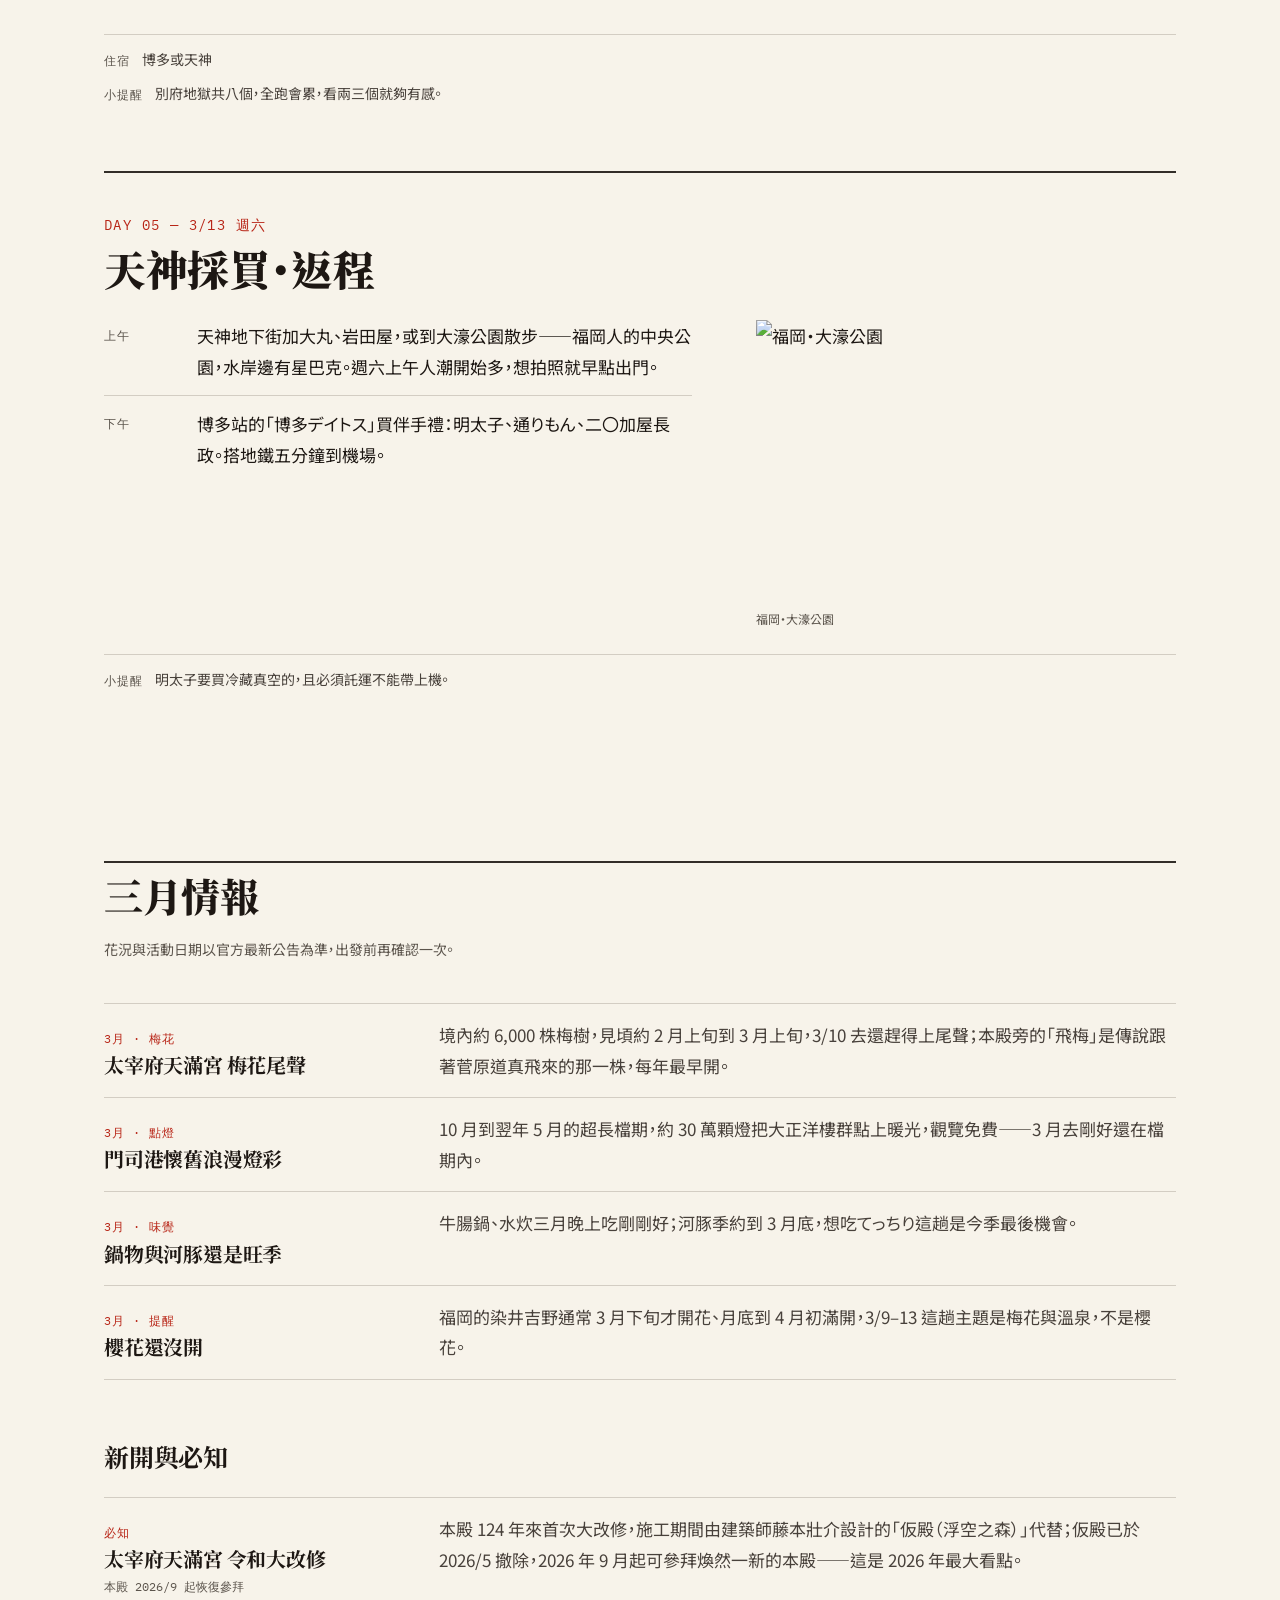
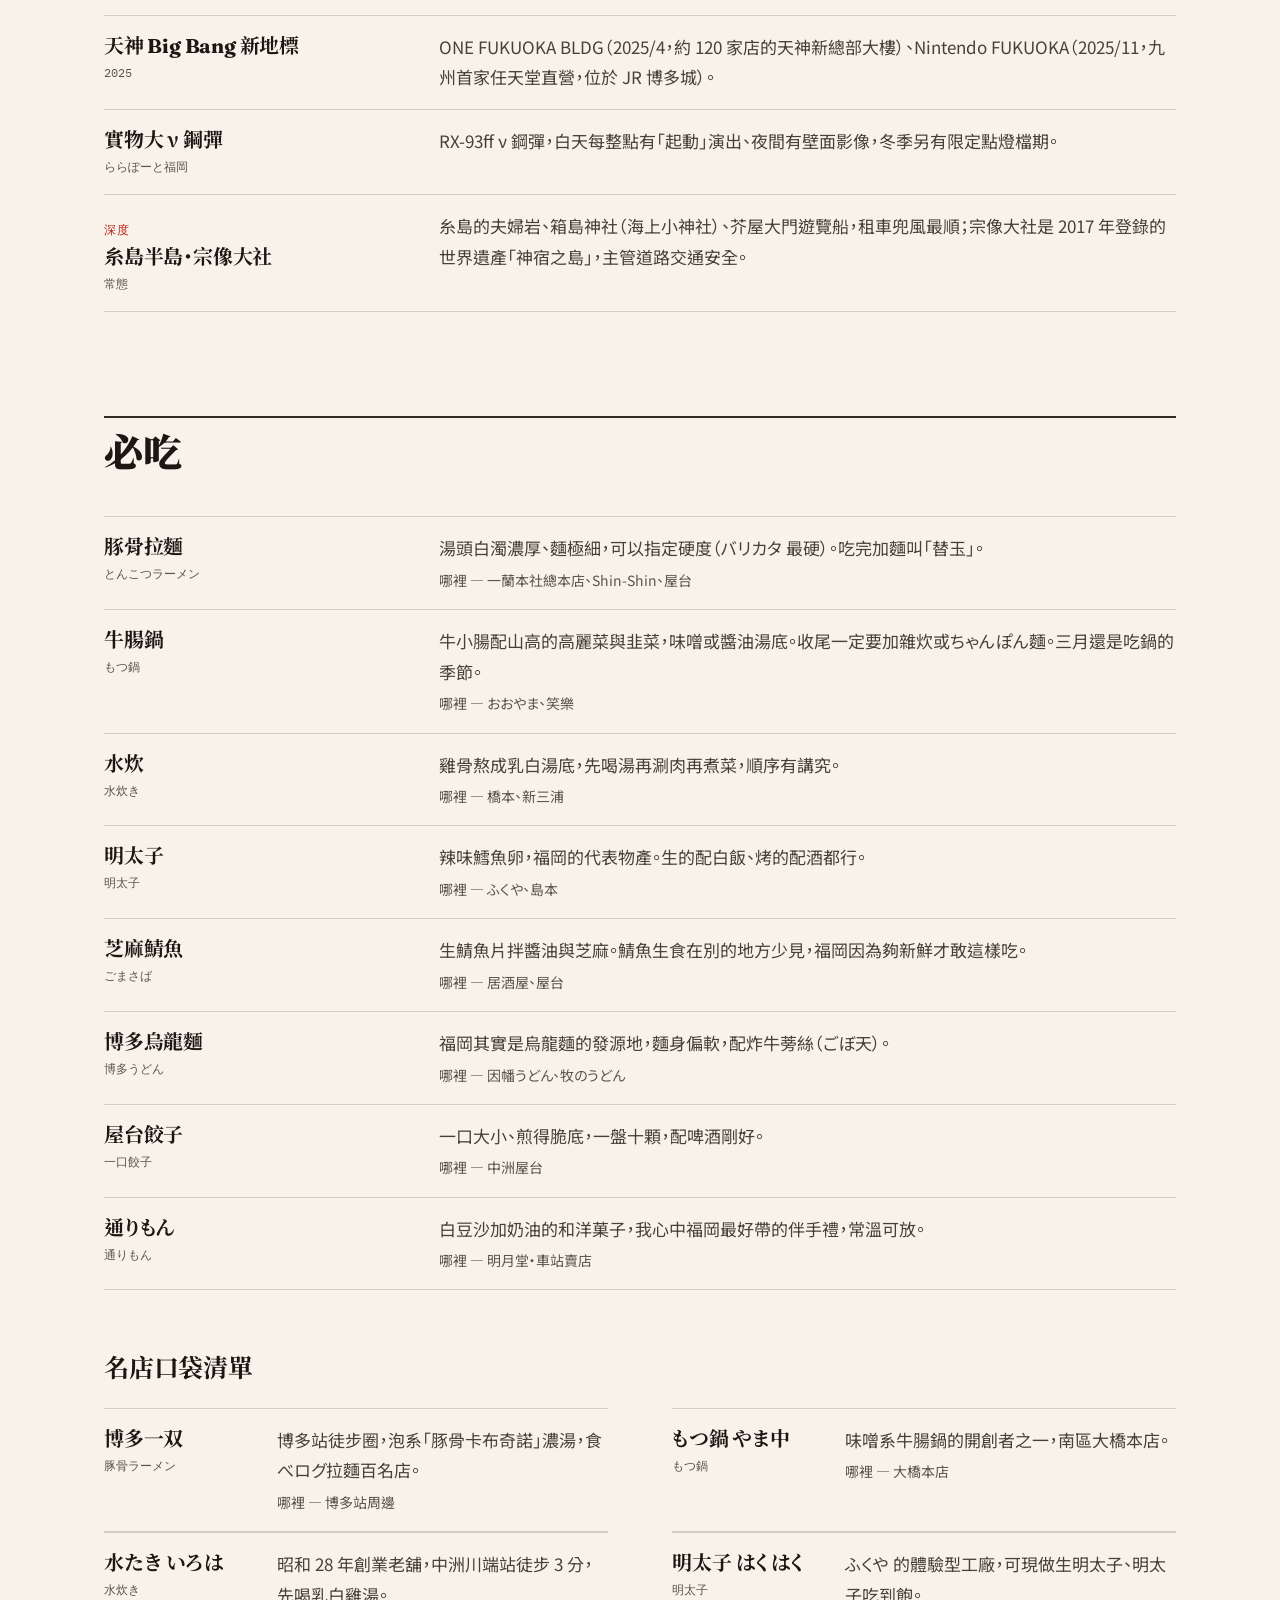
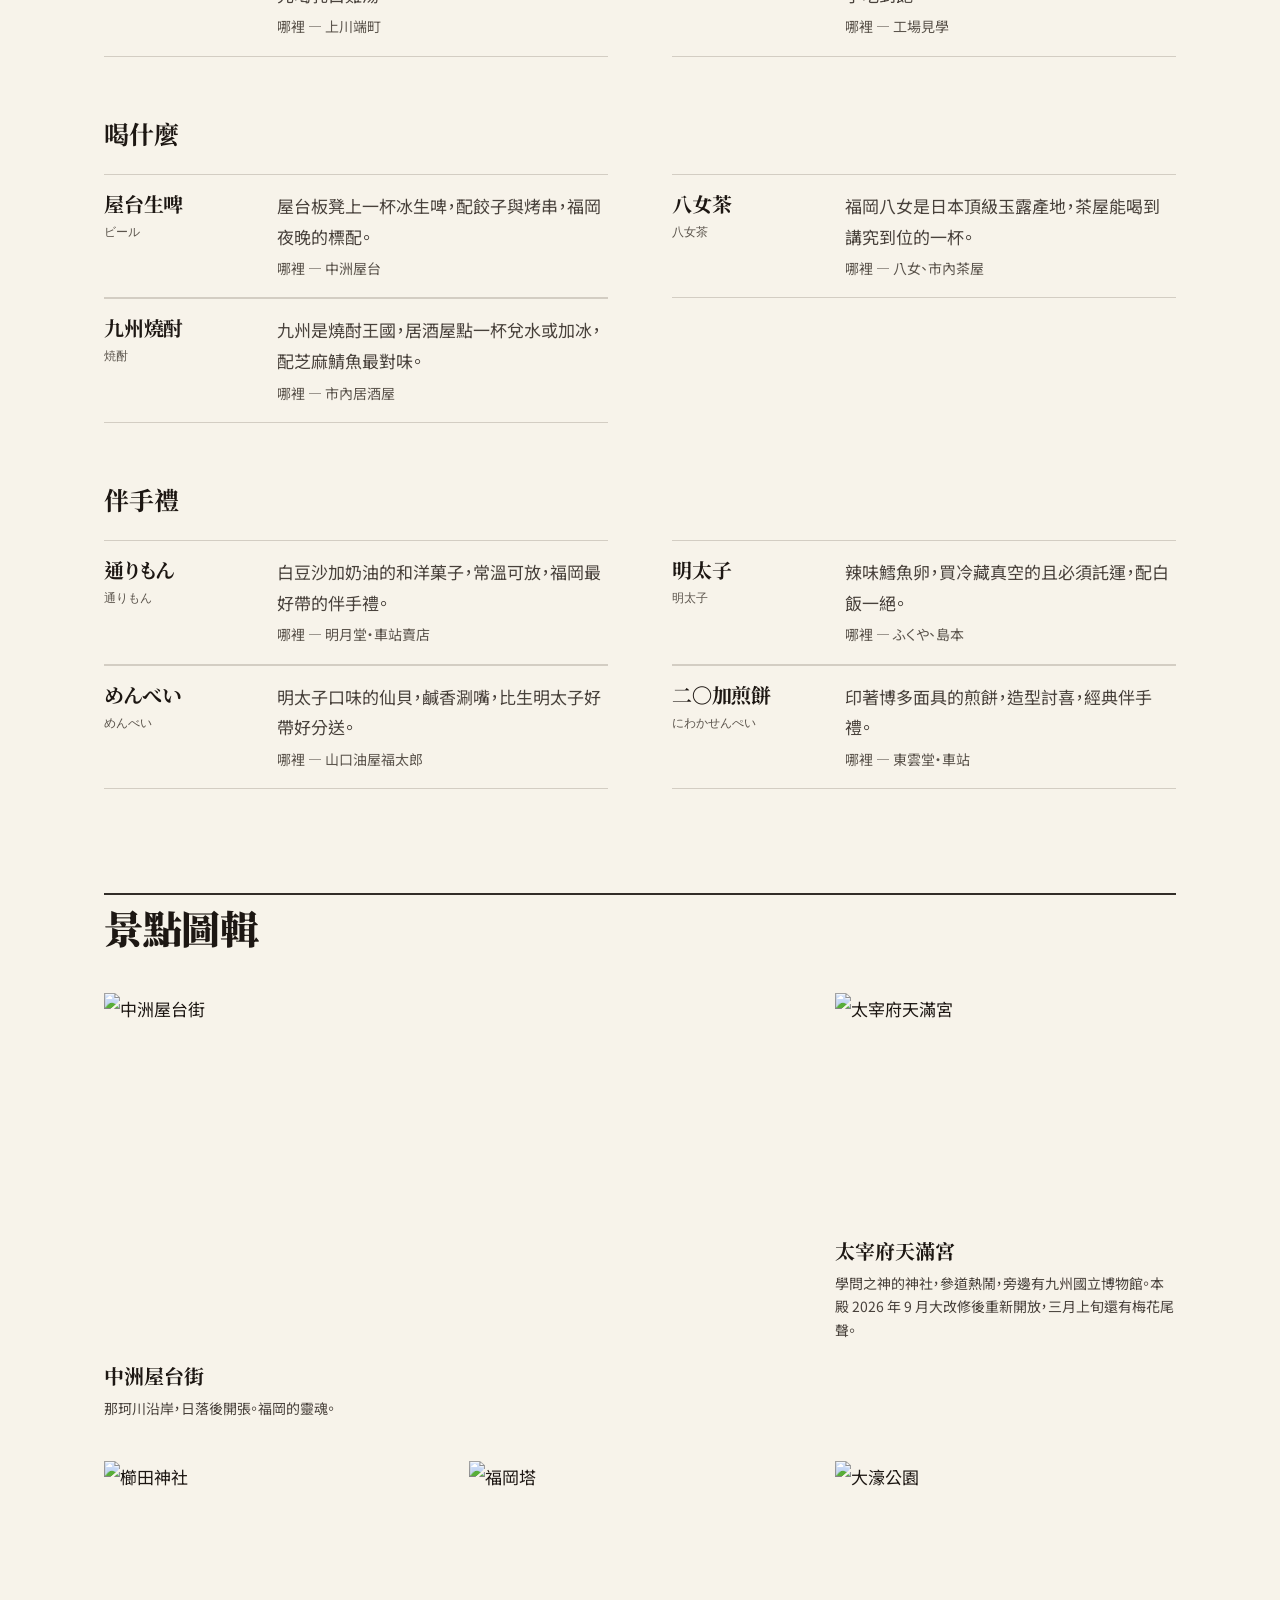
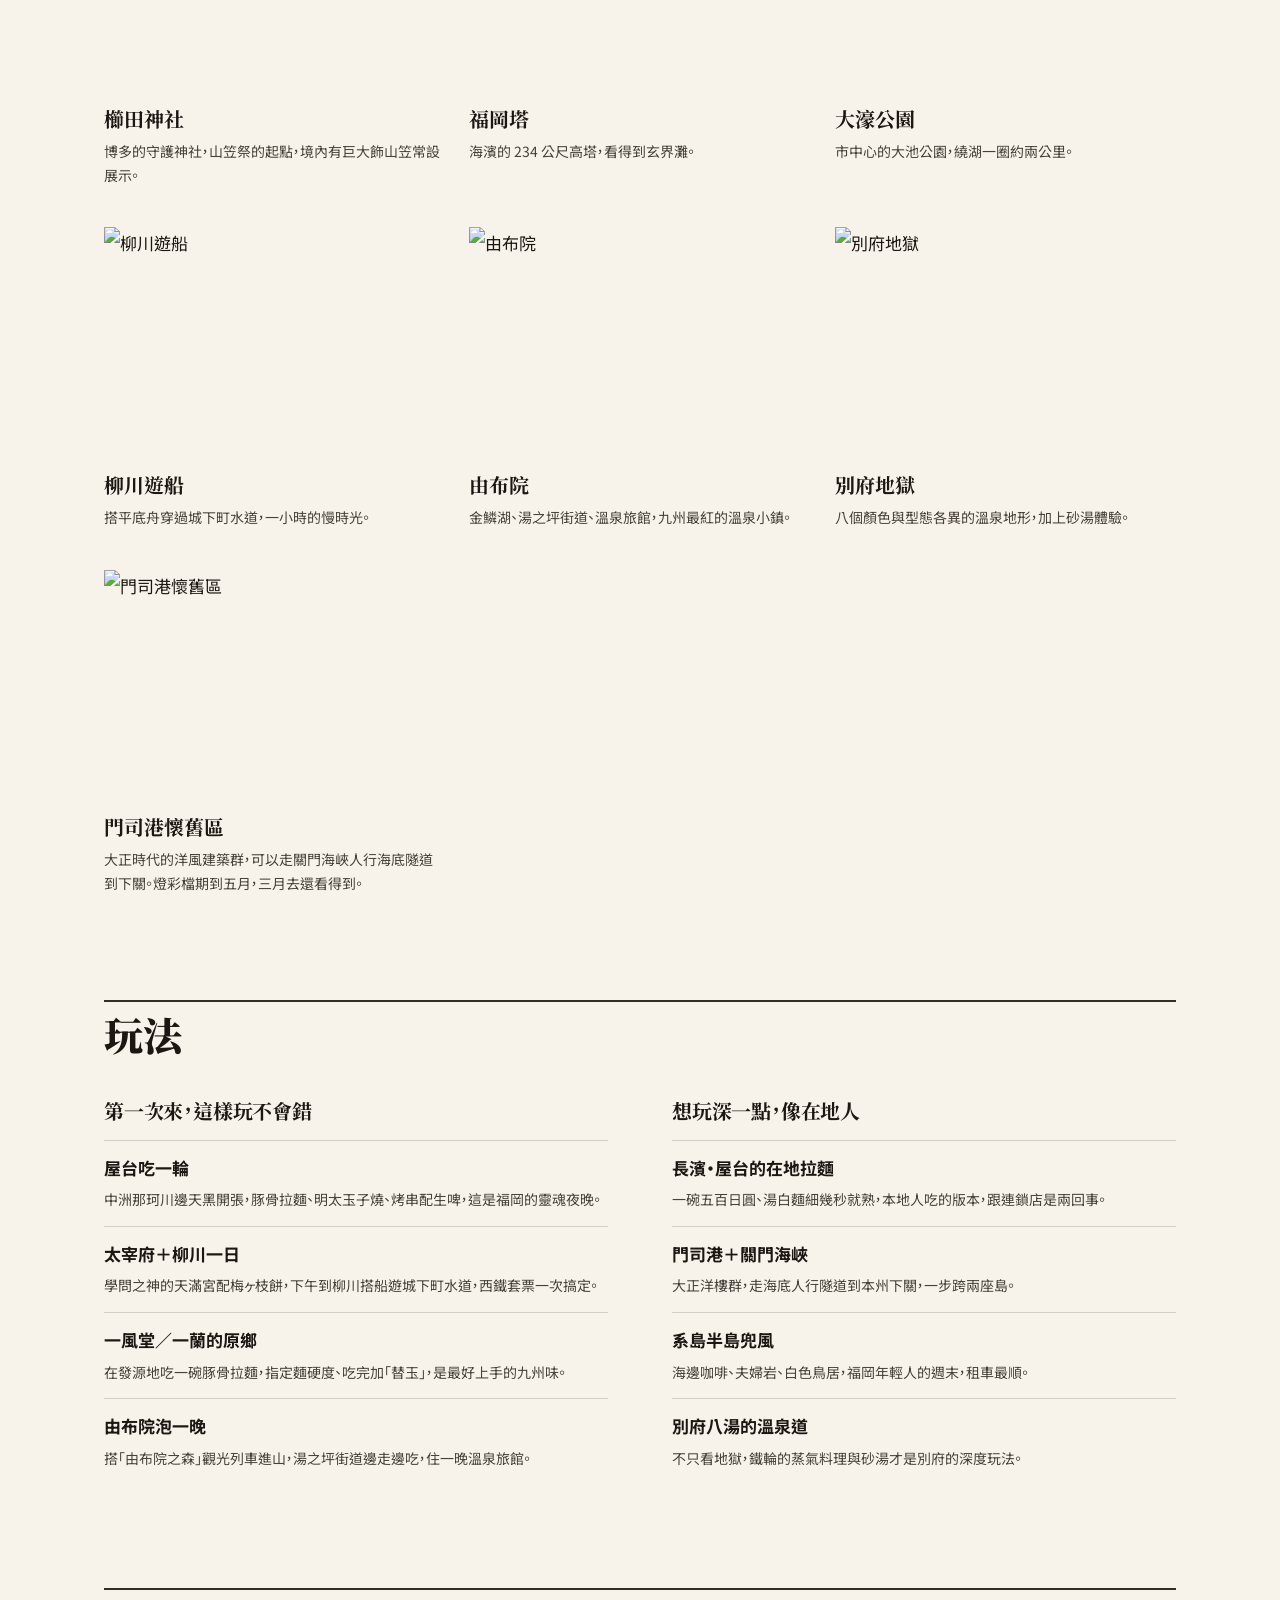
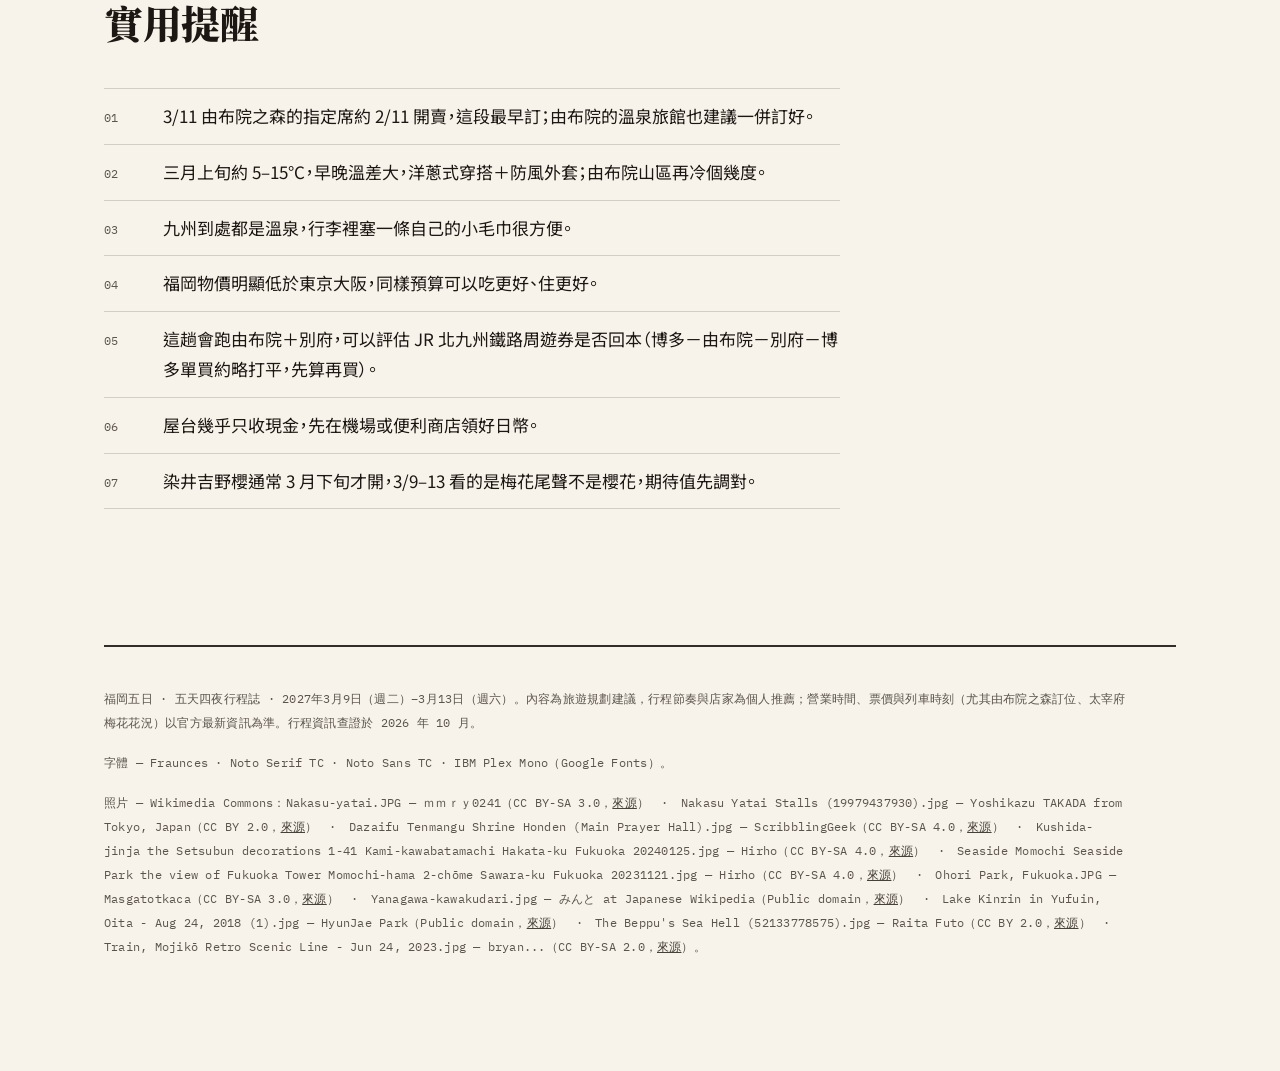
==== commit 929e1966: "Update site: editorial magazine redesign (Fukuoka 5D4N) Co-Authored-By: Claude Fable 5 <noreply@anth" ====
--- a/index.html
+++ b/index.html
@@ -2,45 +2,38 @@
 <html lang="zh-Hant">
 <head>
 <meta charset="UTF-8" />
-<meta name="viewport" content="width=device-width, initial-scale=1.0" />
-<title>福岡 5天4夜 · 3/9–3/13 行程</title>
-<meta name="description" content="福岡 5 天 4 夜（3/9–3/13）完整行程：博多屋台、太宰府柳川、由布院溫泉、別府地獄，附必吃清單、必玩景點與實用提醒。" />
-<link rel="icon" href="data:image/svg+xml,%3Csvg xmlns='http://www.w3.org/2000/svg' viewBox='0 0 100 100'%3E%3Ccircle cx='50' cy='50' r='46' fill='%23FBF9F5'/%3E%3Ccircle cx='50' cy='50' r='26' fill='%23C0392B'/%3E%3C/svg%3E" />
-<link rel="stylesheet" href="assets/style.css" />
+<meta name="viewport" content="width=device-width, initial-scale=1.0, viewport-fit=cover" />
+<title>福岡五日 — 5天4夜行程誌（2027/3/9–3/13）</title>
+<meta name="description" content="福岡 5 天 4 夜行程誌（2027/3/9–3/13）：博多屋台、太宰府柳川、由布院溫泉、別府地獄，附必吃清單、景點圖輯與實用提醒。" />
+<link rel="icon" href="data:image/svg+xml,%3Csvg xmlns='http://www.w3.org/2000/svg' viewBox='0 0 100 100'%3E%3Crect width='100' height='100' fill='%23F7F3EA'/%3E%3Ccircle cx='50' cy='50' r='27' fill='%23B9361F'/%3E%3C/svg%3E" />
+<link rel="preconnect" href="https://fonts.googleapis.com" />
+<link rel="preconnect" href="https://fonts.gstatic.com" crossorigin />
+<link rel="stylesheet" href="https://fonts.googleapis.com/css2?family=Fraunces:opsz,wght@9..144,600;9..144,700;9..144,900&family=Noto+Serif+TC:wght@700;900&family=Noto+Sans+TC:wght@400;500;700&family=IBM+Plex+Mono:wght@400;500&display=swap" />
+<link rel="stylesheet" href="assets/style.css?v=20261016" />
 </head>
 <body>
 
-<header class="hero">
-  <div class="wrap">
-    <div class="kicker">FUKUOKA · 5 DAYS 4 NIGHTS · 2027.3.9 – 3.13</div>
-    <h1>福岡 <span class="sun">5天4夜</span>，3/9–3/13</h1>
-    <p class="lede">
-      用福岡當基地的五天：第一晚就坐進中洲的屋台，隔天太宰府看梅花尾聲、柳川搭船，
-      中段進山住一晚由布院溫泉、順遊別府地獄，最後一天天神採買再五分鐘到機場。
-      必吃什麼、必玩哪裡、三月上旬要注意什麼，都在下面。
-    </p>
-    <div class="hero-pills" id="heroPills"></div>
-  </div>
+<header class="mast reveal" style="--i:0">
+  <p class="mast-line mono">五天四夜行程誌 · 第一號 · 2027年3月9日–13日</p>
+  <h1 class="mast-name">福岡五日<span class="latin">FUKUOKA ALMANAC</span></h1>
+  <nav class="mast-nav" aria-label="章節導覽">
+    <ul>
+      <li><a href="#itinerary">行程</a></li>
+      <li><a href="#news">情報</a></li>
+      <li><a href="#eats">必吃</a></li>
+      <li><a href="#plays">景點</a></li>
+      <li><a href="#tips">提醒</a></li>
+    </ul>
+  </nav>
+  <hr class="mast-rule" aria-hidden="true" />
+  <button class="theme-toggle" id="themeToggle" aria-label="切換深淺色">◐</button>
 </header>
 
-<nav class="nav" aria-label="工具列">
-  <div class="nav-inner" id="tabs"></div>
-</nav>
-
-<main class="wrap" id="panels"></main>
-
-<footer>
-  <div class="wrap">
-    <p>
-      內容為旅遊規劃建議，行程節奏與店家為個人推薦。
-      營業時間、票價與列車時刻（尤其由布院之森訂位、太宰府梅花花況）都可能變動，
-      出發前請務必再確認官方資訊。
-    </p>
-    <p>三月上旬限定的看點已標在「季節限定」與「實用提醒」裡，訂票前記得回頭看一下。</p>
-  </div>
+<main class="wrap" id="main"></main>
+
+<footer class="wrap">
+  <div class="colophon" id="colophon"></div>
 </footer>
-
-<button class="to-top" id="toTop" aria-label="回到頂端">↑</button>
 
 <script src="assets/data.js"></script>
 <script src="assets/credits.js"></script>
@@ -49,287 +42,221 @@
 (function () {
   'use strict';
 
+  var D = DESTINATIONS[0];
+  var X = (typeof EXTRA !== 'undefined' && EXTRA[D.id]) ? EXTRA[D.id] : {};
+
   var esc = function (s) {
     return String(s).replace(/[&<>"']/g, function (c) {
       return { '&': '&amp;', '<': '&lt;', '>': '&gt;', '"': '&quot;', "'": '&#39;' }[c];
     });
   };
 
-  /* ── 照片：用 Wikimedia Special:FilePath 組出公開連結 ── */
+  /* Wikimedia 圖片 */
   var CREDIT_INDEX = {};
   (typeof CREDITS !== 'undefined' ? CREDITS : []).forEach(function (c) {
-    CREDIT_INDEX[c.dest + '/' + c.slug] = c;
+    CREDIT_INDEX[c.slug] = c;
   });
-
-  function creditBySlug(dest, slug) {
-    return CREDIT_INDEX[dest + '/' + slug] || null;
-  }
-
-  // 從 credits.js 的 source（File: 頁）轉成可直接 <img> 的縮圖網址
-  function imgUrl(dest, slug, width) {
-    var c = creditBySlug(dest, slug);
+  function imgUrl(slug, width) {
+    var c = CREDIT_INDEX[slug];
     if (!c || !c.source) return '';
     var file = c.source.replace('https://commons.wikimedia.org/wiki/File:', '');
     return 'https://commons.wikimedia.org/wiki/Special:FilePath/' + file + '?width=' + (width || 1200);
   }
 
-  function extraOf(id) {
-    return (typeof EXTRA !== 'undefined' && EXTRA[id]) ? EXTRA[id] : {};
-  }
-
-  /* ── 地點面板 ─────────────────────────────────────── */
-  function destPanel(d) {
-    var facts = Object.keys(d.facts).map(function (k) {
-      return '<div class="row"><dt>' + esc(k) + '</dt><dd>' + esc(d.facts[k]) + '</dd></div>';
-    }).join('');
-
-    var why = d.why.map(function (w) {
-      return '<div class="why-card">'
-        + '<h3>' + esc(w.title) + '</h3>'
-        + '<p>' + esc(w.text) + '</p>'
-        + '</div>';
-    }).join('');
-
-    var days = d.itinerary.map(function (day) {
+  /* 每日短標與照片 */
+  var DAY_META = [
+    { short: '屋台初夜', slug: 'yatai', cap: '中洲・那珂川沿岸的屋台街' },
+    { short: '太宰府・柳川', slug: 'yanagawa', cap: '柳川・城下町水道的どんこ舟' },
+    { short: '由布院溫泉', slug: 'yufuin', cap: '由布院・金鱗湖畔' },
+    { short: '別府地獄', slug: 'beppu', cap: '別府・海地獄的鈷藍' },
+    { short: '採買返程', slug: 'ohori-park', cap: '福岡・大濠公園' },
+  ];
+
+  /* 標題拆日期：「3/9（二）抵達・博多…」 */
+  function splitTitle(t) {
+    var m = t.match(/^(\d+\/\d+)（(.)）(.*)$/);
+    return m ? { date: m[1], wd: m[2], rest: m[3] } : { date: '', wd: '', rest: t };
+  }
+
+  /* ── 開篇 ── */
+  function opening() {
+    var facts = Object.keys(D.facts).map(function (k) {
+      return '<tr><th scope="row">' + esc(k) + '</th><td>' + esc(D.facts[k]) + '</td></tr>';
+    }).join('');
+
+    var index = D.itinerary.map(function (day, i) {
+      var t = splitTitle(day.title);
+      return '<a href="#day-' + day.day + '">'
+        + '<span class="no">0' + day.day + ' · ' + esc(t.date) + ' 週' + esc(t.wd) + '</span>'
+        + '<span>' + esc(DAY_META[i].short) + '</span>'
+        + '<span class="arrow" aria-hidden="true">→</span></a>';
+    }).join('');
+
+    return '<figure class="cover reveal" style="--i:1">'
+      + '<img src="' + imgUrl('fukuoka-hero', 1600) + '" alt="中洲屋台街夜景" fetchpriority="high" />'
+      + '<figcaption><span>封面 · 中洲屋台街，日落後開張</span><span class="mono">HAKATA, FUKUOKA</span></figcaption>'
+      + '</figure>'
+
+      + '<div class="opening reveal" style="--i:2">'
+      + '<div>'
+      + '<p class="opening-statement">落地五分鐘，吃第一碗拉麵。</p>'
+      + '<p class="opening-lede">' + esc(D.intro) + '</p>'
+      + '<nav class="day-index" aria-label="每日行程索引">' + index + '</nav>'
+      + '</div>'
+      + '<table class="spec"><caption class="visually-hidden" style="display:none">旅行基本資料</caption>' + facts + '</table>'
+      + '</div>';
+  }
+
+  /* ── F4 · 行程 ── */
+  function itinerary() {
+    var stages = D.itinerary.map(function (day, i) {
+      var t = splitTitle(day.title);
+      var meta = DAY_META[i];
+
       var blocks = day.blocks.map(function (b) {
-        return '<div class="blk">'
-          + '<div class="when">' + esc(b.when) + '</div>'
-          + '<div class="what">' + esc(b.text) + '</div>'
-          + '</div>';
+        return '<div class="blk"><div class="when">' + esc(b.when) + '</div>'
+          + '<div class="what">' + esc(b.text) + '</div></div>';
       }).join('');
 
       var foot = '';
       if (day.stay || day.tip) {
-        foot += '<div class="day-foot">';
-        if (day.stay) {
-          foot += '<div class="meta"><span class="lbl">住宿</span><span>' + esc(day.stay) + '</span></div>';
-        }
-        if (day.tip) {
-          foot += '<div class="meta tip"><span class="lbl">小提醒</span><span>' + esc(day.tip) + '</span></div>';
-        }
-        foot += '</div>';
+        foot = '<div class="stage-foot">'
+          + (day.stay ? '<p><span class="lbl">住宿</span>' + esc(day.stay) + '</p>' : '')
+          + (day.tip ? '<p><span class="lbl">小提醒</span>' + esc(day.tip) + '</p>' : '')
+          + '</div>';
       }
 
-      return '<article class="day" id="day-' + day.day + '">'
-        + '<div class="day-head">'
-        + '<span class="day-num">DAY ' + day.day + '</span>'
-        + '<h3>' + esc(day.title) + '</h3>'
-        + '</div>'
-        + '<div class="day-body">' + blocks + foot + '</div>'
+      var photo = imgUrl(meta.slug, 900);
+      var fig = photo
+        ? '<figure class="stage-photo"><img src="' + photo + '" alt="' + esc(meta.cap) + '" loading="lazy" />'
+          + '<figcaption>' + esc(meta.cap) + '</figcaption></figure>'
+        : '';
+
+      return '<article class="stage" id="day-' + day.day + '">'
+        + '<header class="stage-head">'
+        + '<p class="stage-no">DAY 0' + day.day + ' — ' + esc(t.date) + ' 週' + esc(t.wd) + '</p>'
+        + '<h3 class="stage-title">' + esc(t.rest) + '</h3>'
+        + '</header>'
+        + '<div class="stage-blocks">' + blocks + '</div>'
+        + fig
+        + foot
         + '</article>';
     }).join('');
 
-    var eats = d.eats.map(function (e) {
-      return '<div class="eat">'
-        + '<div class="top"><span class="nm">' + esc(e.name) + '</span>'
-        + '<span class="jp">' + esc(e.jp) + '</span></div>'
-        + '<p>' + esc(e.text) + '</p>'
-        + '<div class="where">' + esc(e.where) + '</div>'
+    return '<section class="section" id="itinerary">'
+      + '<h2>五天怎麼走</h2>'
+      + '<div>' + stages + '</div>'
+      + '</section>';
+  }
+
+  /* ── 清單列 ── */
+  function rows(items, opt) {
+    opt = opt || {};
+    return '<div class="list-rows">' + items.map(function (e) {
+      var head = '<div class="row-head">'
+        + (e.tag ? '<span class="tag">' + esc(e.tag) + '</span>' : '')
+        + '<h3>' + esc(e.name || e.title) + '</h3>'
+        + (e.jp ? '<span class="sub">' + esc(e.jp) + '</span>' : '')
+        + (e.when ? '<span class="sub">' + esc(e.when) + '</span>' : '')
         + '</div>';
-    }).join('');
-
-    var x = extraOf(d.id);
-    var playImg = x.playImg || {};
-    var usedSlugs = {};
-
-    var plays = d.plays.map(function (p) {
+      var body = '<div class="row-body">' + esc(e.text)
+        + (e.where ? '<span class="where">哪裡 — ' + esc(e.where) + '</span>' : '')
+        + '</div>';
+      return '<div class="row-item">' + head + body + '</div>';
+    }).join('') + '</div>';
+  }
+
+  /* ── 情報（三月看點＋新開必知） ── */
+  function news() {
+    var s = (X.seasonal || []);
+    var w = (X.whatsnew || []);
+    return '<section class="section" id="news">'
+      + '<h2>三月情報</h2>'
+      + '<p class="section-note">花況與活動日期以官方最新公告為準，出發前再確認一次。</p>'
+      + rows(s)
+      + (w.length ? '<h3 class="sub-head">新開與必知</h3>' + rows(w) : '')
+      + '</section>';
+  }
+
+  /* ── 必吃 ── */
+  function eats() {
+    var drinks = X.drinks || [];
+    var souvenirs = X.souvenirs || [];
+    var picks = X.foodPicks || [];
+    return '<section class="section" id="eats">'
+      + '<h2>必吃</h2>'
+      + rows(D.eats)
+      + (picks.length ? '<h3 class="sub-head">名店口袋清單</h3><div class="cols-2">'
+        + picks.map(function (e) { return rows([e]); }).join('') + '</div>' : '')
+      + (drinks.length ? '<h3 class="sub-head">喝什麼</h3><div class="cols-2">'
+        + drinks.map(function (e) { return rows([e]); }).join('') + '</div>' : '')
+      + (souvenirs.length ? '<h3 class="sub-head">伴手禮</h3><div class="cols-2">'
+        + souvenirs.map(function (e) { return rows([e]); }).join('') + '</div>' : '')
+      + '</section>';
+  }
+
+  /* ── 景點圖輯 ── */
+  function plays() {
+    var playImg = X.playImg || {};
+    var figs = D.plays.map(function (p) {
       var slug = playImg[p.name];
-      var ph;
-      if (slug) {
-        usedSlugs[slug] = true;
-        ph = '<div class="ph"><img src="' + imgUrl(d.id, slug, 640)
-          + '" alt="' + esc(p.name) + '" loading="lazy" /></div>';
-      } else {
-        ph = '<div class="ph no-img">' + d.emoji + '</div>';
-      }
-      return '<figure class="play-card">' + ph
+      var url = slug ? imgUrl(slug, 900) : '';
+      var ph = url ? '<img src="' + url + '" alt="' + esc(p.name) + '" loading="lazy" />' : '';
+      return '<figure>' + ph
         + '<figcaption><div class="nm">' + esc(p.name) + '</div>'
         + '<p class="ds">' + esc(p.text) + '</p></figcaption></figure>';
     }).join('');
-
-    /* 怎麼玩：第一次 vs 深度 */
-    var howto = '';
-    if (x.howto) {
-      var col = function (title, items) {
-        var lis = (items || []).map(function (i) {
-          return '<li><span><strong>' + esc(i.t) + '</strong>' + esc(i.d) + '</span></li>';
-        }).join('');
-        return '<ul>' + lis + '</ul>';
-      };
-      howto = '<div class="grid c2">'
-        + '<div class="howto-col first"><h3>第一次來，這樣玩不會錯</h3>'
-        + col('first', x.howto.first) + '</div>'
-        + '<div class="howto-col deep"><h3>想玩深一點，像在地人</h3>'
-        + col('deep', x.howto.deep) + '</div>'
-        + '</div>';
-    }
-
-    /* 喝（沿用必吃卡片樣式） */
-    var drinks = (x.drinks || []).map(function (e) {
-      return '<div class="eat">'
-        + '<div class="top"><span class="nm">' + esc(e.name) + '</span>'
-        + '<span class="jp">' + esc(e.jp) + '</span></div>'
-        + '<p>' + esc(e.text) + '</p>'
-        + '<div class="where">' + esc(e.where) + '</div>'
-        + '</div>';
-    }).join('');
-
-    /* 伴手禮 */
-    var souvenirs = (x.souvenirs || []).map(function (e) {
-      return '<div class="eat">'
-        + '<div class="top"><span class="nm">' + esc(e.name) + '</span>'
-        + '<span class="jp">' + esc(e.jp) + '</span></div>'
-        + '<p>' + esc(e.text) + '</p>'
-        + '<div class="where">' + esc(e.where) + '</div>'
-        + '</div>';
-    }).join('');
-
-    var tips = d.tips.map(function (t) {
-      return '<li><span>' + esc(t) + '</span></li>';
-    }).join('');
-
-    /* 照片版權（本頁用到的圖） */
-    if (x.hero) usedSlugs[x.hero] = true;
-    var creditItems = Object.keys(usedSlugs).map(function (slug) {
-      return creditBySlug(d.id, slug);
-    }).filter(Boolean).map(function (c) {
-      return '<li>' + esc(c.title) + ' — ' + esc(c.artist)
-        + '（' + esc(c.license) + '）· '
-        + '<a href="' + esc(c.source) + '" target="_blank" rel="noopener">來源</a></li>';
-    }).join('');
-    var credits = creditItems
-      ? '<details class="credits"><summary>照片版權與授權（Wikimedia Commons）</summary><ul>'
-        + creditItems + '</ul></details>'
-      : '';
-
-    /* 季節限定 */
-    var seasonal = '';
-    if (x.seasonal && x.seasonal.length) {
-      var sc = x.seasonal.map(function (s) {
-        return '<div class="season-card">'
-          + (s.tag ? '<span class="tag">' + esc(s.tag) + '</span>' : '')
-          + '<h3>' + esc(s.title) + '</h3>'
-          + '<p>' + esc(s.text) + '</p></div>';
-      }).join('');
-      seasonal = '<div class="section"><h2>3 月上旬限定看點</h2>'
-        + '<p class="data-note">花況與活動日期以官方最新公告為準，出發前再確認一次。</p>'
-        + '<div class="grid c2">' + sc + '</div></div>';
-    }
-
-    /* 最新情報：新開與必知 */
-    var whatsnew = '';
-    if (x.whatsnew && x.whatsnew.length) {
-      var nc = x.whatsnew.map(function (n) {
-        return '<div class="eat">'
-          + '<div class="top"><span class="nm">' + esc(n.name) + '</span>'
-          + (n.tag ? '<span class="tag-new">' + esc(n.tag) + '</span>' : '') + '</div>'
-          + (n.when ? '<div class="when-badge">' + esc(n.when) + '</div>' : '')
-          + '<p>' + esc(n.text) + '</p></div>';
-      }).join('');
-      whatsnew = '<div class="section"><h2>最新情報：新開與必知</h2>'
-        + '<div class="grid c2">' + nc + '</div></div>';
-    }
-
-    /* 美食名店口袋清單 */
-    var foodPicks = (x.foodPicks || []).map(function (e) {
-      return '<div class="eat">'
-        + '<div class="top"><span class="nm">' + esc(e.name) + '</span>'
-        + '<span class="jp">' + esc(e.jp) + '</span></div>'
-        + '<p>' + esc(e.text) + '</p>'
-        + '<div class="where">' + esc(e.where) + '</div></div>';
-    }).join('');
-    var foodPicksSec = foodPicks
-      ? '<div class="section"><h2>美食名店口袋清單</h2>'
-        + '<div class="grid c2">' + foodPicks + '</div></div>'
-      : '';
-
-    var heroUrl = x.hero ? imgUrl(d.id, x.hero, 1600) : '';
-    var hero = heroUrl
-      ? '<div class="dest-hero">'
-        + '<img src="' + heroUrl + '" alt="' + esc(d.name) + '" />'
-        + '<div class="scrim"></div>'
-        + '<div class="big-emoji">' + d.emoji + '</div>'
-        + '<div class="cap">'
-        + '<div class="romaji">' + esc(d.romaji) + '</div>'
-        + '<h2>' + esc(d.name) + '</h2>'
-        + '<div class="tagline">' + esc(d.tagline) + '</div>'
-        + '</div></div>'
-      : '';
-
-    return '<section class="panel is-active" id="panel-' + d.id + '" role="main" style="--dest:' + d.accent + '">'
-
-      + hero
-      + '<div class="dest-head">'
-      + '<p class="intro">' + esc(d.intro) + '</p>'
-      + '</div>'
-
-      + '<dl class="facts">' + facts + '</dl>'
-
-      + '<div class="section"><h2>為什麼選福岡</h2>'
-      + '<div class="grid c2">' + why + '</div></div>'
-
-      + seasonal
-      + whatsnew
-
-      + (howto ? '<div class="section"><h2>怎麼玩：第一次 vs 深度</h2>' + howto + '</div>' : '')
-
-      + '<div class="section" id="itinerary"><h2>5天4夜怎麼走（3/9–3/13）</h2>'
-      + '<div class="days">' + days + '</div></div>'
-
-      + '<div class="section"><h2>必吃</h2>'
-      + '<div class="grid c2">' + eats + '</div></div>'
-
-      + foodPicksSec
-
-      + (drinks ? '<div class="section"><h2>喝什麼</h2>'
-        + '<div class="grid c2">' + drinks + '</div></div>' : '')
-
-      + '<div class="section"><h2>必玩景點</h2>'
-      + '<div class="play-grid">' + plays + '</div></div>'
-
-      + (souvenirs ? '<div class="section"><h2>伴手禮怎麼買</h2>'
-        + '<div class="grid c2">' + souvenirs + '</div></div>' : '')
-
-      + '<div class="section"><h2>實用提醒</h2>'
-      + '<ul class="tips">' + tips + '</ul>'
-      + credits + '</div>'
-
-      + '</section>';
-  }
-
-  /* ── 組裝 ─────────────────────────────────────────── */
-  var FUKUOKA = DESTINATIONS[0];
-  var tabsEl = document.getElementById('tabs');
-  var panelsEl = document.getElementById('panels');
-  var heroEl = document.getElementById('heroPills');
-
-  tabsEl.innerHTML = '<button role="tab" data-tab="fukuoka" aria-selected="true"'
-    + ' style="--tab-accent:' + FUKUOKA.accent + '">' + FUKUOKA.emoji + ' 福岡 5天4夜 · 3/9–3/13</button>'
-    + '<button class="theme-toggle" id="themeToggle" aria-label="切換深淺色">◐</button>';
-
-  panelsEl.innerHTML = destPanel(FUKUOKA);
-
-  /* 英雄區的每日小膠囊：點了捲到那一天 */
-  var DAY_PILLS = [
-    { day: 1, label: '3/9 屋台初夜' },
-    { day: 2, label: '3/10 太宰府・柳川' },
-    { day: 3, label: '3/11 由布院溫泉' },
-    { day: 4, label: '3/12 別府地獄' },
-    { day: 5, label: '3/13 採買返程' },
-  ];
-  heroEl.innerHTML = DAY_PILLS.map(function (p) {
-    return '<button class="hero-pill" data-day="' + p.day + '">' + esc(p.label) + '</button>';
-  }).join('');
-
-  document.addEventListener('click', function (e) {
-    var pill = e.target.closest('[data-day]');
-    if (pill) {
-      var el = document.getElementById('day-' + pill.getAttribute('data-day'));
-      if (el) el.scrollIntoView({ behavior: 'smooth', block: 'start' });
-    }
-  });
-
-  /* 深淺色切換 */
+    return '<section class="section" id="plays">'
+      + '<h2>景點圖輯</h2>'
+      + '<div class="play-grid">' + figs + '</div>'
+      + '</section>';
+  }
+
+  /* ── 玩法 ── */
+  function howto() {
+    if (!X.howto) return '';
+    var col = function (title, items) {
+      return '<div><h3>' + esc(title) + '</h3><ul>'
+        + (items || []).map(function (i) {
+          return '<li><strong>' + esc(i.t) + '</strong><span>' + esc(i.d) + '</span></li>';
+        }).join('') + '</ul></div>';
+    };
+    return '<section class="section howto" id="howto">'
+      + '<h2>玩法</h2>'
+      + '<div class="cols-2">'
+      + col('第一次來，這樣玩不會錯', X.howto.first)
+      + col('想玩深一點，像在地人', X.howto.deep)
+      + '</div></section>';
+  }
+
+  /* ── 提醒 ── */
+  function tips() {
+    return '<section class="section" id="tips">'
+      + '<h2>實用提醒</h2>'
+      + '<ol class="tips">' + D.tips.map(function (t) {
+        return '<li><span>' + esc(t) + '</span></li>';
+      }).join('') + '</ol>'
+      + '</section>';
+  }
+
+  /* ── Ft4 · Colophon ── */
+  function colophon() {
+    var credits = (typeof CREDITS !== 'undefined' ? CREDITS : []).map(function (c) {
+      return esc(c.title) + ' — ' + esc(c.artist) + '（' + esc(c.license) + '，'
+        + '<a href="' + esc(c.source) + '" target="_blank" rel="noopener">來源</a>）';
+    }).join('　·　');
+    return '<p>福岡五日 · 五天四夜行程誌 · 2027年3月9日（週二）–3月13日（週六）。'
+      + '內容為旅遊規劃建議，行程節奏與店家為個人推薦；營業時間、票價與列車時刻'
+      + '（尤其由布院之森訂位、太宰府梅花花況）以官方最新資訊為準。行程資訊查證於 2026 年 10 月。</p>'
+      + '<p>字體 — Fraunces · Noto Serif TC · Noto Sans TC · IBM Plex Mono（Google Fonts）。</p>'
+      + '<p>照片 — Wikimedia Commons：' + credits + '。</p>';
+  }
+
+  document.getElementById('main').innerHTML =
+    opening() + itinerary() + news() + eats() + plays() + howto() + tips();
+  document.getElementById('colophon').innerHTML = colophon();
+
+  /* 深淺色切換（沿用原功能） */
   var toggle = document.getElementById('themeToggle');
   var stored = null;
   try { stored = localStorage.getItem('theme'); } catch (err) { /* 隱私模式下忽略 */ }
@@ -344,15 +271,6 @@
     document.documentElement.setAttribute('data-theme', next);
     try { localStorage.setItem('theme', next); } catch (err) { /* 忽略 */ }
   });
-
-  /* 回到頂端 */
-  var toTop = document.getElementById('toTop');
-  window.addEventListener('scroll', function () {
-    toTop.classList.toggle('show', window.scrollY > 700);
-  }, { passive: true });
-  toTop.addEventListener('click', function () {
-    window.scrollTo({ top: 0, behavior: 'smooth' });
-  });
 })();
 </script>
 </body>
--- a/assets/style.css
+++ b/assets/style.css
@@ -1,713 +1,466 @@
-/* ── 基礎 ───────────────────────────────────────────── */
-:root {
-  --paper: #FBF9F5;
-  --paper-2: #FFFFFF;
-  --paper-3: #F2EDE5;
-  --ink: #1C1A17;
-  --ink-2: #4A443C;
-  --ink-3: #7C7367;
-  --line: #E2DACD;
-  --accent: #C0392B;
-  --shadow: 0 1px 2px rgba(28, 26, 23, .04), 0 8px 24px rgba(28, 26, 23, .06);
-  --radius: 14px;
-  --max: 1080px;
-  color-scheme: light dark;
-}
-
-@media (prefers-color-scheme: dark) {
-  :root {
-    --paper: #14120F;
-    --paper-2: #1E1B17;
-    --paper-3: #262219;
-    --ink: #F2EEE7;
-    --ink-2: #C4BCAF;
-    --ink-3: #8E8578;
-    --line: #322C24;
-    --shadow: 0 1px 2px rgba(0, 0, 0, .3), 0 8px 24px rgba(0, 0, 0, .35);
-  }
-}
-
-:root[data-theme="dark"] {
-  --paper: #14120F;
-  --paper-2: #1E1B17;
-  --paper-3: #262219;
-  --ink: #F2EEE7;
-  --ink-2: #C4BCAF;
-  --ink-3: #8E8578;
-  --line: #322C24;
-  --shadow: 0 1px 2px rgba(0, 0, 0, .3), 0 8px 24px rgba(0, 0, 0, .35);
-}
-
-:root[data-theme="light"] {
-  --paper: #FBF9F5;
-  --paper-2: #FFFFFF;
-  --paper-3: #F2EDE5;
-  --ink: #1C1A17;
-  --ink-2: #4A443C;
-  --ink-3: #7C7367;
-  --line: #E2DACD;
-  --shadow: 0 1px 2px rgba(28, 26, 23, .04), 0 8px 24px rgba(28, 26, 23, .06);
-}
-
-* { box-sizing: border-box; }
-
+/* Hallmark · genre: editorial · macrostructure: Narrative Workflow · theme: Almanac · enrichment: none (real photography, Wikimedia credited) · nav: N6 masthead (issue-line above, rule double) · footer: Ft4 dense colophon (mono, log-style) · F4 step knobs: numbering=01/02, layout=vertical stack, connector=thick rule · F3 spec knobs: columns=2 key/val, rules=every row · tone: editorial travel magazine · anchor hue: 85 warm / accent 30 vermillion
+ * Hallmark · pre-emit critique: P4 H5 E4 S5 R5 V4
+ * audience: 同行旅伴 · use: 出發前讀行程、旅途照著走 · inferred from brief
+ * fonts: display = Fraunces + Noto Serif TC (Latin+CJK composite, one role) · body = Noto Sans TC · outlier = IBM Plex Mono (single role: reference-metadata register — dates/labels/colophon, Almanac signature)
+ * contrast: pass (40–41) · slop: pass (42–45) · honest: pass (46) · chrome: pass (47) · tokens: pass (48) · responsive: pass (49) · icons: pass (30) · mobile: pass (34, 49, 50–57) */
+@import url("tokens.css?v=20261016");
+
+/* ── 基礎 ─────────────────────────────────────────── */
+*, *::before, *::after { box-sizing: border-box; }
+html { overflow-x: clip; scroll-behavior: smooth; }
 body {
   margin: 0;
-  background: var(--paper);
-  color: var(--ink);
-  font-family: "Helvetica Neue", "Segoe UI", Arial,
-    "PingFang TC", "Hiragino Sans CNS", "Noto Sans TC", "Microsoft JhengHei", sans-serif;
-  font-size: 16px;
+  overflow-x: clip;
+  background: var(--color-paper);
+  color: var(--color-ink);
+  font-family: var(--font-body);
+  font-size: var(--text-base);
   line-height: 1.85;
-  -webkit-text-size-adjust: 100%;
-  letter-spacing: .01em;
-}
-
-h1, h2, h3, h4 { line-height: 1.4; margin: 0; font-weight: 700; letter-spacing: 0; }
-p { margin: 0 0 1em; }
+  font-feature-settings: "palt";
+}
+@media (prefers-reduced-motion: reduce) {
+  html { scroll-behavior: auto; }
+}
+
+.wrap {
+  max-width: var(--max);
+  margin-inline: auto;
+  padding-inline: var(--page-gutter);
+}
+
+h1, h2, h3 {
+  font-family: var(--font-display);
+  font-style: normal;
+  line-height: 1.18;
+  letter-spacing: -0.01em;
+  overflow-wrap: anywhere;
+  min-width: 0;
+  margin: 0;
+}
+p { margin: 0; }
 a { color: inherit; }
-
-.wrap { max-width: var(--max); margin: 0 auto; padding: 0 20px; }
-
-/* ── Hero ───────────────────────────────────────────── */
-.hero {
+a:active { opacity: 0.7; }
+img { display: block; max-width: 100%; }
+figure { margin: 0; }
+
+.mono {
+  font-family: var(--font-outlier);
+  letter-spacing: 0.04em;
+}
+
+::selection { background: var(--color-accent); color: var(--color-accent-ink); }
+
+:focus-visible {
+  outline: 2px solid var(--color-focus);
+  outline-offset: 3px;
+}
+
+/* ── N6 · 刊頭 ────────────────────────────────────── */
+.mast {
   position: relative;
-  padding: 64px 0 44px;
-  overflow: hidden;
-  border-bottom: 1px solid var(--line);
-  background:
-    radial-gradient(ellipse 70% 90% at 12% -10%, rgba(192, 57, 43, .10), transparent 60%),
-    radial-gradient(ellipse 60% 80% at 88% 0%, rgba(59, 94, 166, .10), transparent 60%);
-}
-
-.hero .kicker {
-  font-size: .78rem;
-  letter-spacing: .22em;
-  color: var(--ink-3);
-  text-transform: uppercase;
-  margin-bottom: 14px;
-}
-
-.hero h1 {
-  font-size: clamp(1.9rem, 6vw, 3.1rem);
-  margin-bottom: 16px;
-}
-
-.hero h1 .sun { color: var(--accent); }
-
-.hero .lede {
-  max-width: 62ch;
-  color: var(--ink-2);
-  font-size: clamp(.98rem, 2.4vw, 1.08rem);
-  margin-bottom: 26px;
-}
-
-.hero-pills { display: flex; flex-wrap: wrap; gap: 8px; }
-
-.hero-pill {
-  display: inline-flex;
-  align-items: center;
-  gap: 6px;
-  padding: 7px 14px;
-  border-radius: 999px;
-  background: var(--paper-2);
-  border: 1px solid var(--line);
-  font-size: .9rem;
+  display: grid;
+  gap: var(--space-xs);
+  padding: var(--space-lg) var(--page-gutter) 0;
+  text-align: center;
+  max-width: var(--max);
+  margin-inline: auto;
+}
+.mast-line {
+  font-size: var(--text-xs);
+  letter-spacing: 0.14em;
+  color: var(--color-muted);
+}
+.mast-name {
+  font-size: clamp(2.6rem, 7vw, 4.75rem);
+  font-weight: 900;
+  line-height: 1.05;
+  letter-spacing: 0.06em;
+}
+.mast-name .latin {
+  display: block;
+  font-size: var(--text-xs);
   font-weight: 600;
+  letter-spacing: 0.42em;
+  text-indent: 0.42em; /* 置中補償字距尾端 */
+  color: var(--color-ink-2);
+  margin-top: var(--space-xs);
+}
+.mast-nav ul {
+  display: flex;
+  flex-wrap: wrap;
+  justify-content: center;
+  gap: var(--space-md) var(--space-lg);
+  list-style: none;
+  padding: 0;
+  margin: var(--space-2xs) 0 0;
+}
+.mast-nav a {
+  text-decoration: none;
+  font-size: var(--text-sm);
+  font-weight: 500;
+  white-space: nowrap;
+  padding-block: var(--space-2xs);
+  border-bottom: var(--rule-hair) solid transparent;
+  transition: border-color var(--dur-short) var(--ease-out), color var(--dur-short) var(--ease-out);
+}
+.mast-nav a:hover { color: var(--color-accent); border-bottom-color: var(--color-accent); }
+.mast-rule {
+  border: 0;
+  border-top: var(--rule-thick) solid var(--color-rule-strong);
+  border-bottom: var(--rule-hair) solid var(--color-rule-strong);
+  height: 5px;
+  margin: var(--space-sm) 0 0;
+  background: none;
+}
+.theme-toggle {
+  position: absolute;
+  top: var(--space-lg);
+  right: var(--page-gutter);
+  border: var(--rule-hair) solid var(--color-rule);
+  background: var(--color-paper-2);
+  color: var(--color-ink);
+  font-size: 1rem;
+  line-height: 1;
+  width: 44px;
+  height: 44px;
+  border-radius: 50%;
   cursor: pointer;
-  transition: transform .15s, box-shadow .15s;
-}
-.hero-pill:hover { transform: translateY(-2px); box-shadow: var(--shadow); }
-
-/* ── 導覽 ───────────────────────────────────────────── */
-.nav {
-  position: sticky;
-  top: 0;
-  z-index: 50;
-  background: color-mix(in srgb, var(--paper) 88%, transparent);
-  backdrop-filter: blur(12px);
-  border-bottom: 1px solid var(--line);
-}
-
-.nav-inner {
-  max-width: var(--max);
-  margin: 0 auto;
+  transition: background-color var(--dur-short) var(--ease-out), transform var(--dur-micro) var(--ease-out);
+}
+.theme-toggle:hover { background: var(--color-paper-3); }
+.theme-toggle:active { transform: translateY(1px); }
+
+/* ── 封面照 ───────────────────────────────────────── */
+.cover { padding-top: var(--space-lg); }
+.cover img {
+  width: 100%;
+  aspect-ratio: 16 / 8;
+  object-fit: cover;
+}
+.cover figcaption {
   display: flex;
-  align-items: center;
-  gap: 4px;
-  padding: 0 12px;
-  overflow-x: auto;
-  scrollbar-width: none;
-}
-.nav-inner::-webkit-scrollbar { display: none; }
-
-.nav button {
-  flex: 0 0 auto;
-  appearance: none;
-  border: 0;
-  background: none;
-  font: inherit;
-  font-weight: 600;
-  font-size: .93rem;
-  color: var(--ink-3);
-  padding: 15px 12px;
-  cursor: pointer;
-  border-bottom: 2px solid transparent;
+  justify-content: space-between;
+  gap: var(--space-md);
+  padding-top: var(--space-xs);
+  font-size: var(--text-xs);
+  color: var(--color-muted);
+}
+
+/* ── 開篇 ─────────────────────────────────────────── */
+.opening {
+  display: grid;
+  grid-template-columns: minmax(0, 7fr) minmax(0, 5fr);
+  gap: var(--space-2xl);
+  padding-block: var(--space-2xl) var(--space-xl);
+}
+.opening-statement {
+  font-size: var(--text-display-s);
+  font-weight: 700;
+  line-height: 1.3;
+  margin-bottom: var(--space-lg);
+  overflow-wrap: anywhere;
+  min-width: 0;
+}
+.opening-lede {
+  max-width: var(--measure-zh);
+  color: var(--color-ink-2);
+}
+
+/* F3 · 旅行規格表 */
+.spec { border-collapse: collapse; width: 100%; font-size: var(--text-sm); }
+.spec th, .spec td {
+  border-top: var(--rule-hair) solid var(--color-rule);
+  padding: var(--space-sm) 0;
+  text-align: left;
+  vertical-align: top;
+  line-height: 1.7;
+}
+.spec tr:last-child th, .spec tr:last-child td {
+  border-bottom: var(--rule-hair) solid var(--color-rule);
+}
+.spec th {
+  font-family: var(--font-outlier);
+  font-weight: 500;
+  font-size: var(--text-xs);
+  letter-spacing: 0.08em;
+  color: var(--color-muted);
   white-space: nowrap;
-  transition: color .15s;
-}
-.nav button:hover { color: var(--ink); }
-.nav button[aria-selected="true"] {
-  color: var(--ink);
-  border-bottom-color: var(--tab-accent, var(--accent));
-}
-
-.theme-toggle {
-  margin-left: auto;
-  flex: 0 0 auto;
-  appearance: none;
-  border: 1px solid var(--line);
-  background: var(--paper-2);
-  color: var(--ink-2);
-  border-radius: 999px;
-  width: 34px; height: 34px;
-  font-size: .95rem;
-  cursor: pointer;
-}
-
-/* ── 版面通用 ───────────────────────────────────────── */
-.panel { display: none; padding: 40px 0 72px; }
-.panel.is-active { display: block; animation: fade .3s ease; }
-@keyframes fade { from { opacity: 0; transform: translateY(6px); } to { opacity: 1; transform: none; } }
-
-.section { margin-bottom: 52px; }
-
-.section > h2 {
-  font-size: 1.05rem;
-  letter-spacing: .1em;
-  color: var(--ink-3);
-  text-transform: uppercase;
-  padding-bottom: 10px;
-  margin-bottom: 22px;
-  border-bottom: 1px solid var(--line);
-}
-
-.card {
-  background: var(--paper-2);
-  border: 1px solid var(--line);
-  border-radius: var(--radius);
-  padding: 20px 22px;
-}
-
-.grid { display: grid; gap: 14px; }
-.grid.c2 { grid-template-columns: repeat(auto-fit, minmax(280px, 1fr)); }
-.grid.c3 { grid-template-columns: repeat(auto-fit, minmax(230px, 1fr)); }
-
-/* ── 總覽：比較表 ───────────────────────────────────── */
-.table-scroll { overflow-x: auto; border: 1px solid var(--line); border-radius: var(--radius); background: var(--paper-2); }
-
-table { border-collapse: collapse; width: 100%; min-width: 720px; font-size: .92rem; }
-th, td { text-align: left; padding: 13px 16px; border-bottom: 1px solid var(--line); vertical-align: top; }
-thead th {
-  background: var(--paper-3);
-  font-size: .78rem;
-  letter-spacing: .08em;
-  color: var(--ink-3);
-  text-transform: uppercase;
-  white-space: nowrap;
-}
-tbody tr:last-child td { border-bottom: 0; }
-tbody tr:hover { background: var(--paper-3); }
-
-.dest-link {
-  font-weight: 700;
-  font-size: 1rem;
-  cursor: pointer;
-  border: 0; background: none; font-family: inherit;
-  padding: 0;
-  color: var(--ink);
-  border-bottom: 2px solid var(--row-accent, var(--accent));
-}
-
-.stars { color: var(--ink-3); letter-spacing: .12em; white-space: nowrap; }
-
-/* ── 總覽：怎麼選 ───────────────────────────────────── */
-.pick {
-  background: var(--paper-2);
-  border: 1px solid var(--line);
-  border-left: 3px solid var(--accent);
-  border-radius: 10px;
-  padding: 16px 18px;
-}
-.pick .q { font-size: .88rem; color: var(--ink-3); margin-bottom: 4px; }
-.pick .a { font-size: 1.15rem; font-weight: 700; margin-bottom: 6px; }
-.pick .why { font-size: .9rem; color: var(--ink-2); line-height: 1.75; margin: 0; }
-
-.note {
-  background: var(--paper-3);
-  border-radius: var(--radius);
-  padding: 20px 22px;
-  font-size: .94rem;
-  color: var(--ink-2);
-}
-.note strong { color: var(--ink); }
-.note p:last-child { margin-bottom: 0; }
-
-/* ── 地點主視覺（照片橫幅）─────────────────────────── */
-.dest-hero {
-  position: relative;
-  border-radius: 18px;
-  overflow: hidden;
-  margin-bottom: 22px;
-  border: 1px solid var(--line);
-  background: color-mix(in srgb, var(--dest) 14%, var(--paper-2));
-  aspect-ratio: 16 / 7;
-}
-.dest-hero img {
-  position: absolute;
-  inset: 0;
-  width: 100%; height: 100%;
-  object-fit: cover;
-  display: block;
-}
-.dest-hero .scrim {
-  position: absolute;
-  inset: 0;
-  background: linear-gradient(
-    to top,
-    rgba(10, 8, 6, .82) 0%,
-    rgba(10, 8, 6, .30) 42%,
-    rgba(10, 8, 6, .05) 70%,
-    transparent 100%);
-}
-.dest-hero .cap {
-  position: absolute;
-  left: clamp(18px, 4vw, 34px);
-  right: clamp(18px, 4vw, 34px);
-  bottom: clamp(16px, 3.5vw, 30px);
-  color: #fff;
-}
-.dest-hero .big-emoji {
-  position: absolute;
-  right: clamp(14px, 3vw, 26px);
-  top: clamp(12px, 3vw, 22px);
-  font-size: clamp(2.4rem, 8vw, 4.2rem);
-  line-height: 1;
-  filter: drop-shadow(0 2px 8px rgba(0,0,0,.4));
-}
-.dest-hero .romaji {
-  font-size: .74rem;
-  letter-spacing: .28em;
-  color: color-mix(in srgb, var(--dest) 60%, #fff);
-  font-weight: 800;
-  margin-bottom: 6px;
-  text-shadow: 0 1px 6px rgba(0,0,0,.5);
-}
-.dest-hero h2 {
-  font-size: clamp(1.9rem, 6vw, 2.9rem);
-  margin-bottom: 6px;
-  color: #fff;
-  text-shadow: 0 2px 12px rgba(0,0,0,.55);
-}
-.dest-hero .tagline {
-  color: #fff;
-  font-weight: 600;
-  font-size: clamp(.92rem, 2.6vw, 1.06rem);
-  text-shadow: 0 1px 8px rgba(0,0,0,.6);
-}
-
-.dest-head { margin-bottom: 40px; }
-.dest-head .intro { max-width: 62ch; color: var(--ink-2); margin: 0; font-size: 1.02rem; }
-
-.facts { display: grid; gap: 0; margin-bottom: 44px; border-top: 1px solid var(--line); }
-.facts .row {
-  display: grid;
-  grid-template-columns: 108px 1fr;
-  gap: 14px;
-  padding: 12px 2px;
-  border-bottom: 1px solid var(--line);
-  font-size: .93rem;
-}
-.facts .row dt { color: var(--ink-3); font-weight: 600; margin: 0; }
-.facts .row dd { margin: 0; color: var(--ink-2); }
-
-/* ── 為什麼值得去 ───────────────────────────────────── */
-.why-card { background: var(--paper-2); border: 1px solid var(--line); border-radius: var(--radius); padding: 20px; }
-.why-card .ic { font-size: 1.7rem; line-height: 1; margin-bottom: 12px; }
-.why-card h3 { font-size: 1.02rem; margin-bottom: 8px; }
-.why-card p { font-size: .91rem; color: var(--ink-2); margin: 0; line-height: 1.8; }
-
-/* ── 行程時間軸 ─────────────────────────────────────── */
-.days { display: grid; gap: 16px; }
-
-.day {
-  background: var(--paper-2);
-  border: 1px solid var(--line);
-  border-radius: var(--radius);
-  overflow: hidden;
-}
-
-.day-head {
+  padding-right: var(--space-lg);
+  width: 1%;
+}
+
+/* 日次索引（C3 typographic links） */
+.day-index {
+  margin-top: var(--space-xl);
+  display: grid;
+  gap: 0;
+}
+.day-index a {
   display: flex;
   align-items: baseline;
-  gap: 14px;
-  padding: 16px 22px;
-  background: linear-gradient(90deg, color-mix(in srgb, var(--dest) 11%, var(--paper-2)), var(--paper-2));
-  border-bottom: 1px solid var(--line);
-}
-.day-num {
-  flex: 0 0 auto;
-  font-size: .72rem;
-  font-weight: 800;
-  letter-spacing: .14em;
-  color: var(--dest);
-}
-.day-head h3 { font-size: 1.05rem; }
-
-.day-body { padding: 6px 22px 18px; }
-
+  gap: var(--space-md);
+  padding: var(--space-sm) 0;
+  border-top: var(--rule-hair) solid var(--color-rule);
+  text-decoration: none;
+  font-weight: 500;
+  white-space: nowrap;
+  transition: color var(--dur-short) var(--ease-out);
+}
+.day-index a:last-child { border-bottom: var(--rule-hair) solid var(--color-rule); }
+.day-index .no {
+  font-family: var(--font-outlier);
+  font-size: var(--text-xs);
+  color: var(--color-muted);
+}
+.day-index .arrow { margin-left: auto; color: var(--color-muted); }
+.day-index a:hover { color: var(--color-accent); }
+.day-index a:hover .arrow { color: var(--color-accent); }
+
+/* ── 章節共用 ─────────────────────────────────────── */
+.section { padding-block: var(--space-2xl) var(--space-xl); }
+.section > h2 {
+  font-size: var(--text-2xl);
+  font-weight: 900;
+  border-top: var(--rule-thick) solid var(--color-rule-strong);
+  padding-top: var(--space-sm);
+  margin-bottom: var(--space-xl);
+}
+.section-note {
+  font-size: var(--text-sm);
+  color: var(--color-muted);
+  max-width: var(--measure-zh);
+  margin: calc(-1 * var(--space-lg)) 0 var(--space-xl);
+}
+
+/* ── F4 · 行程五日 ───────────────────────────────── */
+.stage {
+  border-top: var(--rule-thick) solid var(--color-rule-strong);
+  padding-block: var(--space-xl) var(--space-2xl);
+  display: grid;
+  grid-template-columns: minmax(0, 7fr) minmax(0, 5fr);
+  gap: var(--space-lg) var(--space-2xl);
+}
+.stage:first-of-type { border-top: 0; padding-top: 0; }
+.stage-head { grid-column: 1 / -1; }
+.stage-no {
+  font-family: var(--font-outlier);
+  font-size: var(--text-sm);
+  letter-spacing: 0.1em;
+  color: var(--color-accent);
+  margin-bottom: var(--space-xs);
+}
+.stage-title {
+  font-size: var(--text-display-s);
+  font-weight: 900;
+}
+.stage-photo img {
+  width: 100%;
+  aspect-ratio: 3 / 2;
+  object-fit: cover;
+}
+.stage-photo figcaption {
+  padding-top: var(--space-xs);
+  font-size: var(--text-xs);
+  color: var(--color-muted);
+}
+/* 照片左右交錯 */
+.stage:nth-of-type(even) .stage-photo { order: -1; }
+
+.stage-blocks { display: grid; gap: 0; align-content: start; }
 .blk {
   display: grid;
-  grid-template-columns: 62px 1fr;
-  gap: 16px;
-  padding: 13px 0;
-  border-bottom: 1px dashed var(--line);
-}
-.blk:last-of-type { border-bottom: 0; }
+  grid-template-columns: 4.5em minmax(0, 1fr);
+  gap: var(--space-md);
+  padding-block: var(--space-sm);
+  border-top: var(--rule-hair) solid var(--color-rule);
+}
+.blk:first-child { border-top: 0; padding-top: 0; }
 .blk .when {
-  font-size: .8rem;
+  font-family: var(--font-outlier);
+  font-size: var(--text-xs);
+  letter-spacing: 0.08em;
+  color: var(--color-muted);
+  padding-top: 0.45em;
+}
+.blk .what { line-height: 1.85; }
+
+.stage-foot {
+  grid-column: 1 / -1;
+  display: grid;
+  gap: var(--space-xs);
+  font-size: var(--text-sm);
+  color: var(--color-ink-2);
+  border-top: var(--rule-hair) solid var(--color-rule);
+  padding-top: var(--space-sm);
+}
+.stage-foot .lbl {
+  font-family: var(--font-outlier);
+  font-size: var(--text-xs);
+  letter-spacing: 0.08em;
+  color: var(--color-muted);
+  margin-right: var(--space-sm);
+}
+
+/* ── 清單列（情報、必吃共用） ─────────────────────── */
+.list-rows { display: grid; gap: 0; }
+.row-item {
+  display: grid;
+  grid-template-columns: minmax(0, 2fr) minmax(0, 5fr);
+  gap: var(--space-xs) var(--space-xl);
+  padding-block: var(--space-md);
+  border-top: var(--rule-hair) solid var(--color-rule);
+}
+.row-item:last-child { border-bottom: var(--rule-hair) solid var(--color-rule); }
+.row-head h3 {
+  font-size: var(--text-md);
   font-weight: 700;
-  color: var(--dest);
-  padding-top: .28em;
-  white-space: nowrap;
-}
-.blk .what { font-size: .93rem; color: var(--ink-2); line-height: 1.8; }
-
-.day-foot { display: grid; gap: 8px; padding: 14px 0 4px; margin-top: 6px; border-top: 1px solid var(--line); }
-.meta { font-size: .87rem; color: var(--ink-2); display: flex; gap: 8px; }
-.meta .lbl {
-  flex: 0 0 auto;
-  font-size: .72rem;
+  line-height: 1.4;
+}
+.row-head .sub {
+  display: block;
+  font-family: var(--font-outlier);
+  font-size: var(--text-xs);
+  color: var(--color-muted);
+  margin-top: var(--space-3xs);
+}
+.row-head .tag {
+  display: inline-block;
+  font-family: var(--font-outlier);
+  font-size: var(--text-xs);
+  letter-spacing: 0.08em;
+  color: var(--color-accent);
+  margin-bottom: var(--space-3xs);
+}
+.row-body { color: var(--color-ink-2); line-height: 1.8; }
+.row-body .where {
+  display: block;
+  font-size: var(--text-sm);
+  color: var(--color-muted);
+  margin-top: var(--space-2xs);
+}
+
+.sub-head {
+  font-size: var(--text-lg);
   font-weight: 700;
-  letter-spacing: .06em;
-  padding: 1px 8px;
-  border-radius: 999px;
-  background: var(--paper-3);
-  color: var(--ink-3);
-  height: fit-content;
-  margin-top: .28em;
-  white-space: nowrap;
-}
-.meta.tip .lbl { background: color-mix(in srgb, var(--dest) 18%, var(--paper-3)); color: var(--dest); }
-
-/* ── 必吃 ───────────────────────────────────────────── */
-.eat {
-  background: var(--paper-2);
-  border: 1px solid var(--line);
-  border-radius: var(--radius);
-  padding: 17px 19px;
-}
-.eat .top { display: flex; align-items: baseline; gap: 9px; flex-wrap: wrap; margin-bottom: 8px; }
-.eat .nm { font-weight: 700; font-size: 1rem; }
-.eat .jp { font-size: .78rem; color: var(--ink-3); }
-.eat p { font-size: .89rem; color: var(--ink-2); margin: 0 0 9px; line-height: 1.75; }
-.eat .where { font-size: .82rem; color: var(--dest); font-weight: 600; }
-.eat .where::before { content: "📍 "; }
-
-/* ── 必玩 ───────────────────────────────────────────── */
-.plays { display: grid; gap: 0; border-top: 1px solid var(--line); }
-.play {
-  display: grid;
-  grid-template-columns: minmax(150px, 210px) 1fr;
-  gap: 18px;
-  padding: 14px 4px;
-  border-bottom: 1px solid var(--line);
-}
-.play .nm { font-weight: 700; font-size: .95rem; }
-.play .ds { font-size: .89rem; color: var(--ink-2); margin: 0; }
-
-/* ── 實用提醒 ───────────────────────────────────────── */
-.tips { list-style: none; padding: 0; margin: 0; display: grid; gap: 11px; }
+  margin: var(--space-2xl) 0 var(--space-lg);
+}
+h2 + .sub-head, .section-note + .sub-head { margin-top: 0; }
+
+/* 兩欄壓縮清單（名店／喝／伴手禮、玩法） */
+.cols-2 {
+  display: grid;
+  grid-template-columns: repeat(2, minmax(0, 1fr));
+  gap: 0 var(--space-2xl);
+}
+
+/* ── 景點圖輯 ─────────────────────────────────────── */
+.play-grid {
+  display: grid;
+  grid-template-columns: repeat(3, minmax(0, 1fr));
+  gap: var(--space-xl) var(--space-lg);
+}
+.play-grid figure:first-child { grid-column: span 2; grid-row: span 1; }
+.play-grid img {
+  width: 100%;
+  aspect-ratio: 3 / 2;
+  object-fit: cover;
+}
+.play-grid figure:first-child img { aspect-ratio: 16 / 8; }
+.play-grid figcaption { padding-top: var(--space-sm); }
+.play-grid .nm { font-family: var(--font-display); font-weight: 700; font-size: var(--text-md); }
+.play-grid .ds {
+  font-size: var(--text-sm);
+  color: var(--color-ink-2);
+  line-height: 1.7;
+  margin-top: var(--space-3xs);
+}
+
+/* ── 玩法雙欄 ─────────────────────────────────────── */
+.howto h3 {
+  font-size: var(--text-md);
+  font-weight: 700;
+  margin-bottom: var(--space-md);
+}
+.howto ul { list-style: none; padding: 0; margin: 0; }
+.howto li {
+  padding-block: var(--space-sm);
+  border-top: var(--rule-hair) solid var(--color-rule);
+  line-height: 1.8;
+}
+.howto li strong { display: block; }
+.howto li span { color: var(--color-ink-2); font-size: var(--text-sm); }
+
+/* ── 提醒 ─────────────────────────────────────────── */
+.tips { list-style: none; padding: 0; margin: 0; counter-reset: tip; max-width: 46rem; }
 .tips li {
-  display: grid;
-  grid-template-columns: 22px 1fr;
-  gap: 10px;
-  font-size: .92rem;
-  color: var(--ink-2);
-  background: var(--paper-2);
-  border: 1px solid var(--line);
-  border-radius: 10px;
-  padding: 13px 16px;
-}
-.tips li::before { content: "✓"; color: var(--dest); font-weight: 800; }
-
-/* ── 總覽：六地視覺卡片 ─────────────────────────────── */
-.dest-cards { display: grid; gap: 16px; grid-template-columns: repeat(auto-fill, minmax(240px, 1fr)); }
-.dest-card {
-  --dest: var(--accent);
-  text-align: left;
-  border: 1px solid var(--line);
-  border-radius: var(--radius);
-  overflow: hidden;
-  background: var(--paper-2);
-  cursor: pointer;
-  padding: 0;
-  font: inherit;
-  color: inherit;
-  display: flex;
-  flex-direction: column;
-  transition: transform .15s, box-shadow .15s;
-}
-.dest-card:hover { transform: translateY(-3px); box-shadow: var(--shadow); }
-.dest-card .thumb {
-  position: relative;
-  aspect-ratio: 3 / 2;
-  background: color-mix(in srgb, var(--dest) 16%, var(--paper-3));
-  overflow: hidden;
-}
-.dest-card .thumb img { width: 100%; height: 100%; object-fit: cover; display: block; }
-.dest-card .thumb .badge {
-  position: absolute;
-  left: 12px; bottom: 10px;
-  color: #fff;
-  font-weight: 800;
-  font-size: 1.15rem;
-  text-shadow: 0 1px 8px rgba(0,0,0,.7);
-}
-.dest-card .thumb::after {
-  content: "";
-  position: absolute; inset: 0;
-  background: linear-gradient(to top, rgba(10,8,6,.6), transparent 55%);
-}
-.dest-card .body { padding: 13px 16px 16px; display: flex; flex-direction: column; gap: 6px; }
-.dest-card .tl { color: var(--dest); font-weight: 600; font-size: .9rem; }
-.dest-card .mt { font-size: .82rem; color: var(--ink-3); display: flex; flex-wrap: wrap; gap: 4px 12px; }
-
-/* ── 怎麼玩：第一次 vs 深度 ─────────────────────────── */
-.howto-col {
-  background: var(--paper-2);
-  border: 1px solid var(--line);
-  border-radius: var(--radius);
-  padding: 20px 22px;
-}
-.howto-col.deep { background: var(--paper-3); }
-.howto-col h3 {
-  font-size: 1.02rem;
-  margin-bottom: 14px;
-  padding-bottom: 12px;
-  border-bottom: 1px solid var(--line);
-  display: flex; align-items: center; gap: 8px;
-}
-.howto-col ul { list-style: none; margin: 0; padding: 0; display: grid; gap: 14px; }
-.howto-col li { display: grid; grid-template-columns: auto 1fr; gap: 10px; align-items: start; }
-.howto-col li::before {
-  content: "";
-  width: 8px; height: 8px; border-radius: 50%;
-  background: var(--dest);
-  margin-top: .55em;
-}
-.howto-col.deep li::before { background: var(--ink-3); }
-.howto-col li strong { display: block; font-size: .95rem; margin-bottom: 2px; }
-.howto-col li span { font-size: .88rem; color: var(--ink-2); line-height: 1.7; }
-
-/* ── 季節限定 ───────────────────────────────────────── */
-.data-note { font-size: .82rem; color: var(--ink-3); margin: -8px 0 18px; }
-.season-card {
-  background: var(--paper-2);
-  border: 1px solid var(--line);
-  border-radius: var(--radius);
-  padding: 18px 20px;
-}
-.season-card .tag {
-  display: inline-block;
-  font-size: .72rem; font-weight: 800; letter-spacing: .06em;
-  color: #fff; background: var(--dest);
-  border-radius: 999px; padding: 3px 11px; margin-bottom: 11px;
-}
-.season-card h3 { font-size: 1rem; margin-bottom: 7px; }
-.season-card p { font-size: .89rem; color: var(--ink-2); margin: 0; line-height: 1.78; }
-
-/* ── 最新情報（沿用 .eat 卡片，加 when / tag）─────────── */
-.eat .when-badge { font-size: .74rem; font-weight: 700; color: var(--dest); margin-bottom: 7px; }
-.eat .tag-new {
-  display: inline-block;
-  font-size: .68rem; font-weight: 800; letter-spacing: .05em;
-  color: #fff; background: var(--dest);
-  border-radius: 999px; padding: 2px 9px; margin-left: 6px;
-}
-
-/* ── 必玩景點：照片藝廊 ─────────────────────────────── */
-.play-grid { display: grid; gap: 16px; grid-template-columns: repeat(auto-fill, minmax(238px, 1fr)); }
-.play-card {
-  margin: 0;
-  border: 1px solid var(--line);
-  border-radius: var(--radius);
-  overflow: hidden;
-  background: var(--paper-2);
-  display: flex;
-  flex-direction: column;
-}
-.play-card .ph {
-  position: relative;
-  aspect-ratio: 4 / 3;
-  background: color-mix(in srgb, var(--dest) 14%, var(--paper-3));
-  overflow: hidden;
-}
-.play-card .ph img {
-  width: 100%; height: 100%;
-  object-fit: cover;
-  display: block;
-  transition: transform .4s ease;
-}
-.play-card:hover .ph img { transform: scale(1.05); }
-.play-card .ph.no-img {
-  display: flex; align-items: center; justify-content: center;
-  font-size: 2.6rem; opacity: .5;
-}
-.play-card figcaption { padding: 13px 16px 16px; }
-.play-card .nm { font-weight: 700; font-size: .98rem; margin-bottom: 5px; }
-.play-card .ds { font-size: .87rem; color: var(--ink-2); margin: 0; line-height: 1.7; }
-
-/* ── 照片版權 ───────────────────────────────────────── */
-.credits {
-  margin-top: 8px;
-  border: 1px solid var(--line);
-  border-radius: 10px;
-  background: var(--paper-2);
-  font-size: .82rem;
-}
-.credits summary {
-  cursor: pointer;
-  padding: 12px 16px;
-  color: var(--ink-3);
-  font-weight: 600;
-  letter-spacing: .04em;
-}
-.credits summary::marker { color: var(--dest); }
-.credits ul { list-style: none; margin: 0; padding: 0 16px 14px; display: grid; gap: 7px; }
-.credits li { color: var(--ink-3); line-height: 1.55; }
-.credits a { color: var(--ink-2); text-decoration: underline; text-underline-offset: 2px; }
-
-/* ── 編輯私房推薦 ───────────────────────────────────── */
-.rec-grid { display: grid; gap: 20px; grid-template-columns: repeat(auto-fill, minmax(380px, 1fr)); }
-.rec-card {
-  border: 1px solid var(--line);
-  border-radius: var(--radius);
-  overflow: hidden;
-  background: var(--paper-2);
-  display: flex;
-  flex-direction: column;
-}
-.rec-ph {
-  position: relative;
-  aspect-ratio: 16 / 9;
-  background: color-mix(in srgb, var(--dest) 14%, var(--paper-3));
-  overflow: hidden;
-}
-.rec-ph img { width: 100%; height: 100%; object-fit: cover; display: block; }
-.rec-ph::after {
-  content: ""; position: absolute; inset: 0;
-  background: linear-gradient(to top, rgba(10, 8, 6, .74), transparent 55%);
-}
-.rec-badge {
-  position: absolute; left: 16px; bottom: 12px;
-  color: #fff; font-weight: 800; font-size: 1.3rem;
-  text-shadow: 0 2px 10px rgba(0, 0, 0, .6);
-}
-.rec-region {
-  position: absolute; right: 14px; top: 12px;
-  font-size: .72rem; font-weight: 800; letter-spacing: .06em;
-  color: #fff; background: var(--dest);
-  border-radius: 999px; padding: 3px 11px;
-}
-.rec-body { padding: 16px 20px 18px; display: flex; flex-direction: column; gap: 10px; }
-.rec-tag { color: var(--dest); font-weight: 700; }
-.rec-why { font-size: .9rem; color: var(--ink-2); margin: 0; line-height: 1.8; }
-.rec-row { display: grid; grid-template-columns: 46px 1fr; gap: 10px; font-size: .86rem; color: var(--ink-2); line-height: 1.7; }
-.rec-row .rl {
-  font-size: .72rem; font-weight: 700; color: var(--dest);
-  background: var(--paper-3); border-radius: 6px;
-  padding: 3px 0; height: fit-content; text-align: center;
-}
-.rec-note {
-  font-size: .85rem; color: var(--ink-2);
-  background: var(--paper-3); border-radius: 10px;
-  padding: 12px 14px; line-height: 1.72; margin-top: 2px;
-}
-.rec-note .tag-new { margin: 0 6px 0 0; }
-.rec-card[data-goto] { cursor: pointer; transition: transform .15s, box-shadow .15s; }
-.rec-card[data-goto]:hover { transform: translateY(-3px); box-shadow: var(--shadow); }
-.rec-card[data-goto] * { cursor: pointer; }
-.rec-more { color: var(--dest); font-weight: 700; font-size: .86rem; margin-top: 2px; }
-
-/* ── 私房推薦：返回連結 ─────────────────────────────── */
-.pick-back {
-  display: inline-block;
-  margin-bottom: 14px;
-  font-size: .88rem;
-  font-weight: 700;
-  color: var(--dest);
-  cursor: pointer;
-  text-decoration: none;
-}
-.pick-back:hover { text-decoration: underline; text-underline-offset: 3px; }
-
-/* ── 私房推薦頁面的緞帶 ─────────────────────────────── */
-.pick-ribbon {
-  position: absolute;
-  left: 0; top: 16px;
-  background: var(--dest);
-  color: #fff;
-  font-size: .74rem; font-weight: 800; letter-spacing: .08em;
-  padding: 5px 14px 5px 12px;
-  border-radius: 0 999px 999px 0;
-  box-shadow: 0 2px 8px rgba(0,0,0,.3);
-  z-index: 2;
-}
-
-/* ── 頁尾 ───────────────────────────────────────────── */
-footer {
-  border-top: 1px solid var(--line);
-  padding: 34px 0 56px;
-  font-size: .86rem;
-  color: var(--ink-3);
-}
-footer p { margin: 0 0 .6em; max-width: 70ch; }
-
-.to-top {
-  position: fixed;
-  right: 18px; bottom: 18px;
-  width: 42px; height: 42px;
-  border-radius: 50%;
-  border: 1px solid var(--line);
-  background: var(--paper-2);
-  color: var(--ink-2);
-  box-shadow: var(--shadow);
-  cursor: pointer;
-  font-size: 1rem;
-  display: none;
-  z-index: 40;
-}
-.to-top.show { display: block; }
-
-/* ── 手機 ───────────────────────────────────────────── */
-@media (max-width: 620px) {
-  body { font-size: 15.5px; }
-  .hero { padding: 44px 0 34px; }
-  .dest-head { padding: 24px 20px; }
-  .day-head, .day-body { padding-left: 16px; padding-right: 16px; }
-  .blk { grid-template-columns: 1fr; gap: 4px; }
-  .blk .when { padding-top: 0; }
-  .facts .row { grid-template-columns: 1fr; gap: 2px; }
-  .play { grid-template-columns: 1fr; gap: 3px; }
-  .section { margin-bottom: 40px; }
-  .dest-hero { aspect-ratio: 3 / 2; }
-  .play-grid { grid-template-columns: repeat(auto-fill, minmax(150px, 1fr)); gap: 12px; }
-  .play-card figcaption { padding: 11px 13px 13px; }
-  .dest-cards { grid-template-columns: repeat(auto-fill, minmax(158px, 1fr)); gap: 12px; }
-  .rec-grid { grid-template-columns: 1fr; gap: 16px; }
-}
+  counter-increment: tip;
+  display: grid;
+  grid-template-columns: 2.5em minmax(0, 1fr);
+  gap: var(--space-md);
+  padding-block: var(--space-sm);
+  border-top: var(--rule-hair) solid var(--color-rule);
+  line-height: 1.8;
+}
+.tips li::before {
+  content: counter(tip, decimal-leading-zero);
+  font-family: var(--font-outlier);
+  font-size: var(--text-xs);
+  color: var(--color-muted);
+  padding-top: 0.5em;
+}
+.tips li:last-child { border-bottom: var(--rule-hair) solid var(--color-rule); }
+
+/* ── Ft4 · Colophon ───────────────────────────────── */
+.colophon {
+  border-top: var(--rule-thick) solid var(--color-rule-strong);
+  margin-top: var(--space-3xl);
+  padding: var(--space-xl) 0 var(--space-3xl);
+  font-family: var(--font-outlier);
+  font-size: var(--text-xs);
+  line-height: 2;
+  color: var(--color-muted);
+  letter-spacing: 0.02em;
+}
+.colophon p { max-width: 64rem; margin: 0 0 var(--space-md); }
+.colophon a { color: var(--color-ink-2); }
+.colophon a:hover { color: var(--color-accent); }
+
+/* ── 進場（單次 orchestrated entrance） ───────────── */
+.reveal {
+  opacity: 0;
+  transform: translateY(8px);
+  animation: reveal var(--dur-long) var(--ease-out) forwards;
+  animation-delay: calc(var(--i, 0) * 60ms);
+}
+@keyframes reveal { to { opacity: 1; transform: none; } }
 
 @media (prefers-reduced-motion: reduce) {
-  *, *::before, *::after { animation: none !important; transition: none !important; }
-}
+  *, *::before, *::after {
+    animation-duration: 150ms !important;
+    animation-iteration-count: 1 !important;
+    transition-duration: 150ms !important;
+  }
+  .reveal { animation: reveal-reduced 150ms linear forwards; transform: none; }
+  @keyframes reveal-reduced { to { opacity: 1; } }
+}
+
+/* ── 響應式 ───────────────────────────────────────── */
+@media (max-width: 60rem) {
+  .opening { grid-template-columns: minmax(0, 1fr); gap: var(--space-xl); }
+  .stage { grid-template-columns: minmax(0, 1fr); gap: var(--space-lg); }
+  .stage:nth-of-type(even) .stage-photo { order: 0; }
+  .play-grid { grid-template-columns: repeat(2, minmax(0, 1fr)); }
+  .play-grid figure:first-child { grid-column: span 2; }
+  .cols-2 { grid-template-columns: minmax(0, 1fr); }
+}
+@media (max-width: 40rem) {
+  body { font-size: 1rem; }
+  .row-item { grid-template-columns: minmax(0, 1fr); gap: var(--space-2xs); }
+  .play-grid { grid-template-columns: minmax(0, 1fr); }
+  .play-grid figure:first-child { grid-column: auto; }
+  .play-grid figure:first-child img { aspect-ratio: 3 / 2; }
+  .cover img { aspect-ratio: 4 / 3; }
+  .mast { padding-top: var(--space-2xl); }
+  .theme-toggle { top: var(--space-md); }
+  .section { padding-block: var(--space-xl) var(--space-lg); }
+}
